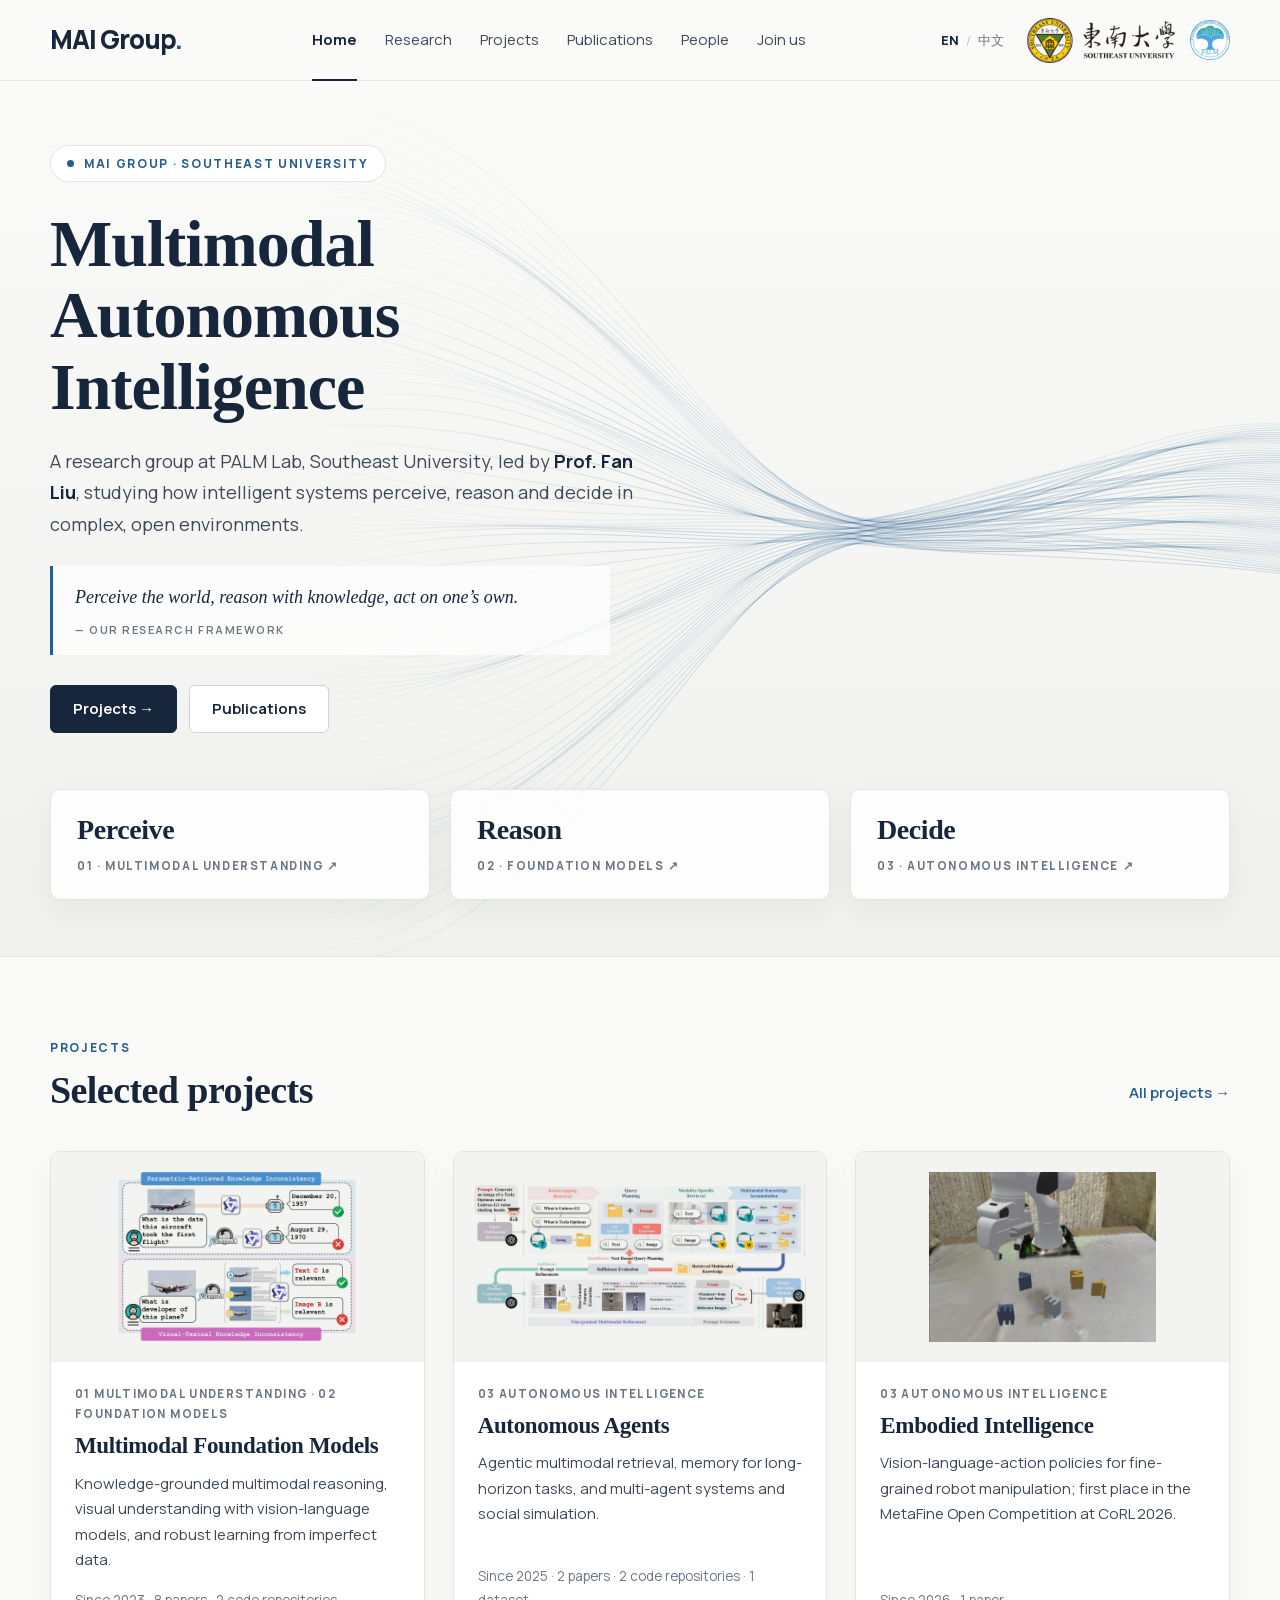
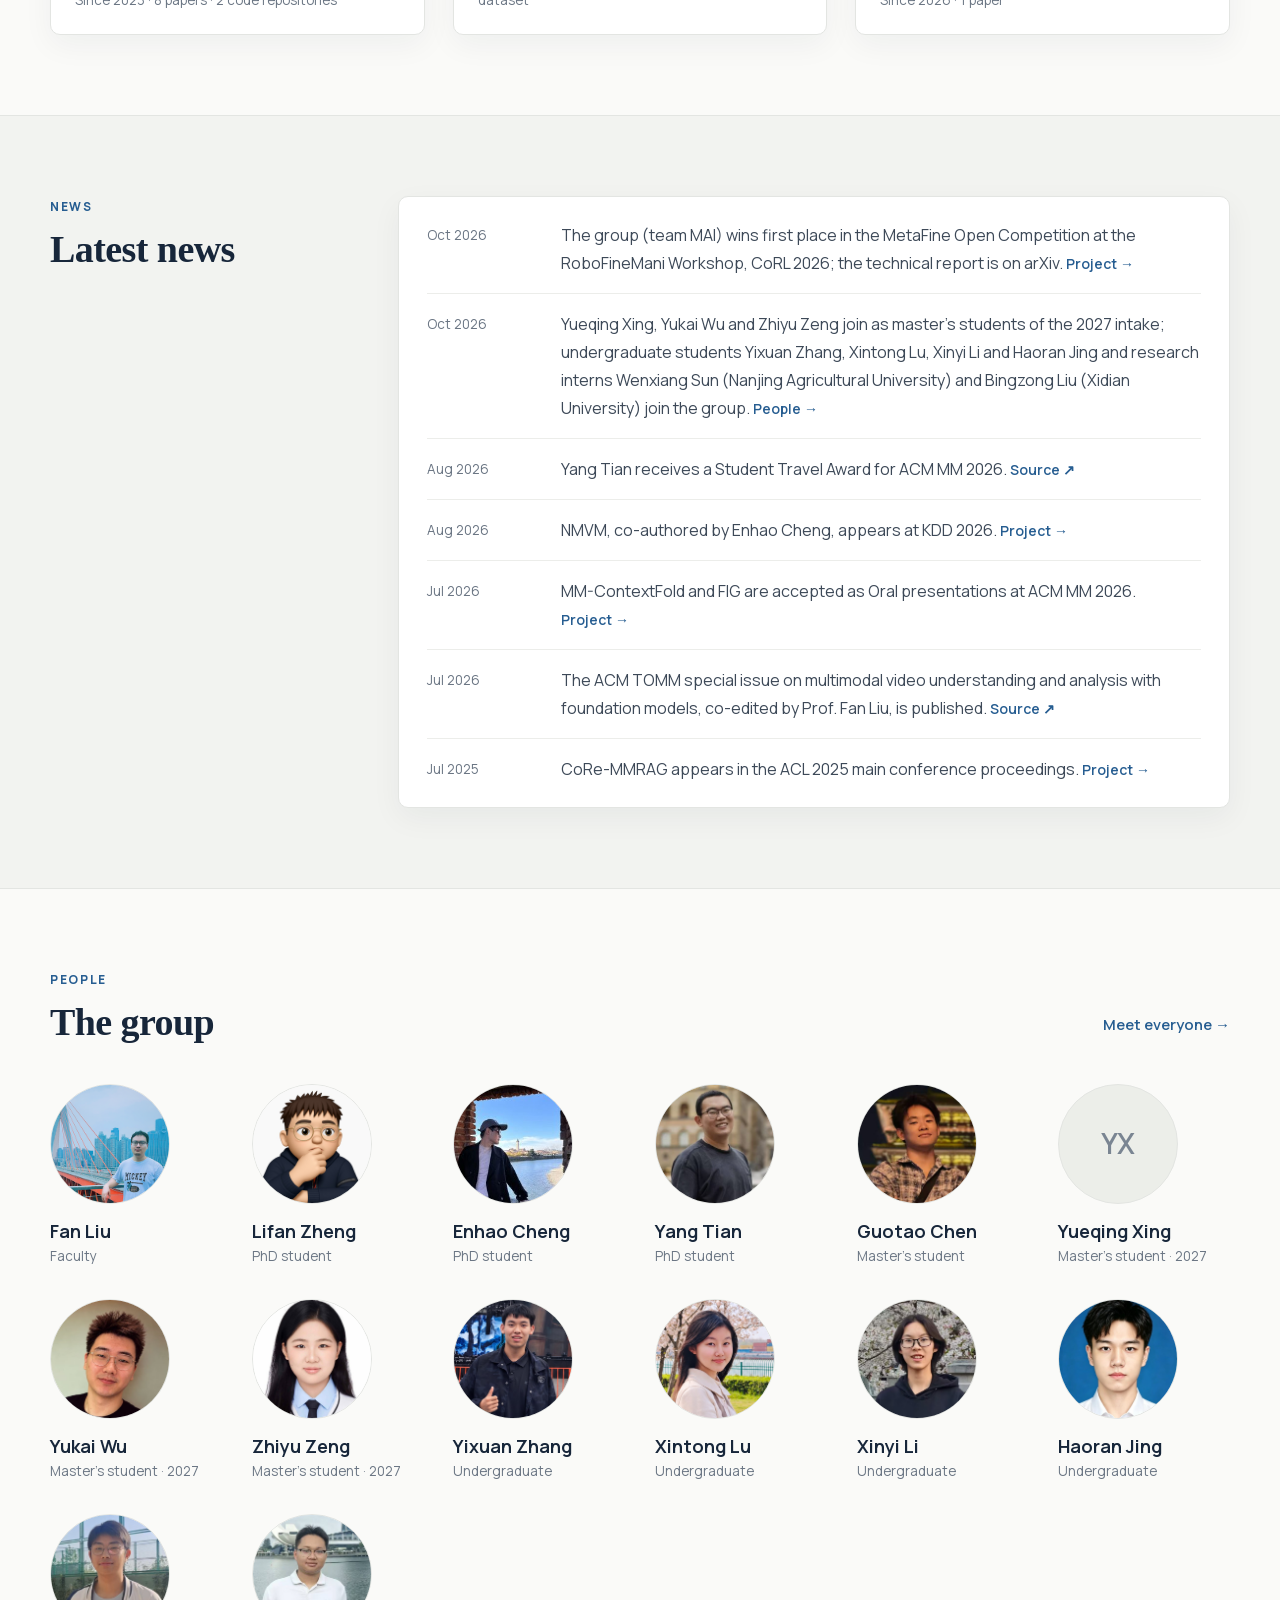
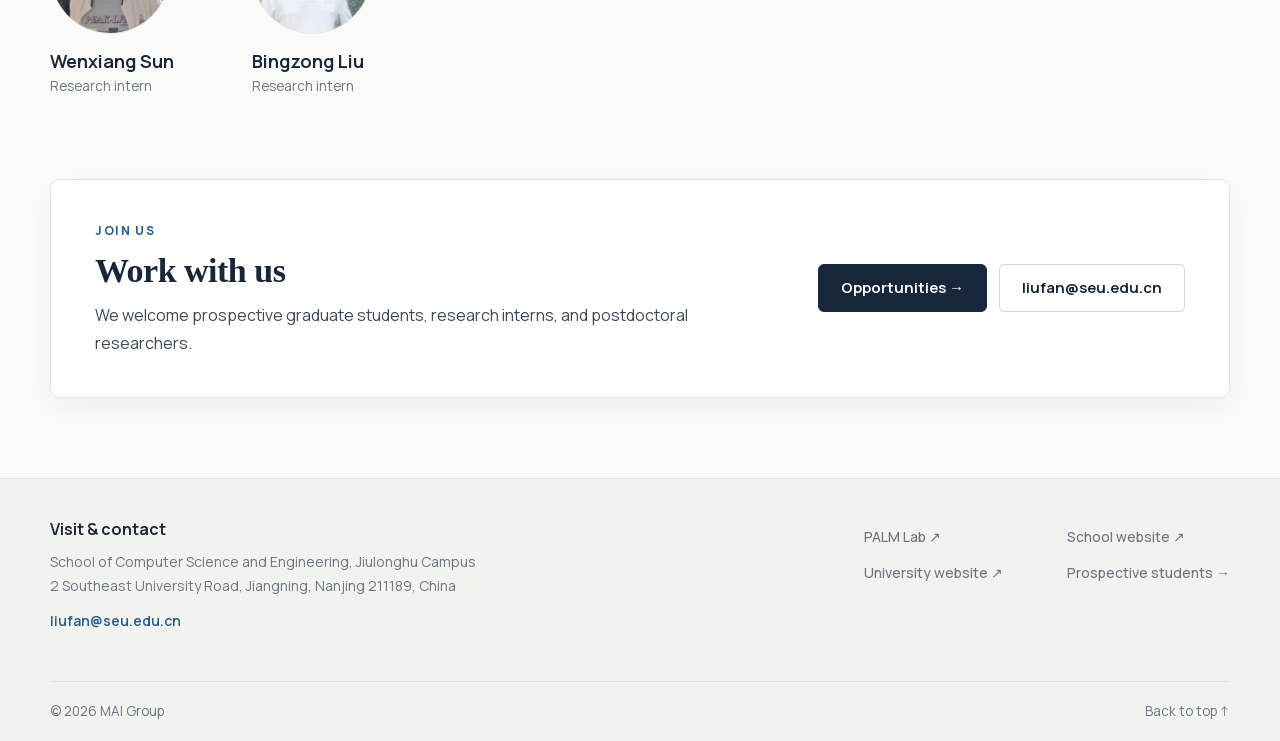
==== index.html @ 04400440 "Restructure site: research framework, projects, people and publications - Research page: a framework" ====
<!doctype html>
<html lang="en">
  <head>
    <meta charset="UTF-8" />
    <meta name="viewport" content="width=device-width, initial-scale=1" />
    <title>Multimodal Autonomous Intelligence · MAI Group</title>
    <meta name="description" content="Multimodal Autonomous Intelligence at PALM Lab, Southeast University. Research, projects, publications, people, and opportunities with Prof. Fan Liu." />
    <meta name="theme-color" content="#ffffff" />
    <meta property="og:title" content="Multimodal Autonomous Intelligence · MAI Group" />
    <meta property="og:description" content="Multimodal Autonomous Intelligence at Southeast University" />
    <link rel="icon" href="assets/favicon.svg" type="image/svg+xml" />
    <link rel="stylesheet" href="assets/fonts.css" />
    <link rel="stylesheet" href="style.css" />
    <script src="content.js" defer></script>
    <script src="app.js" defer></script>
  </head>
  <body data-page="index">
    <a data-en="Skip to content" data-zh="跳转到正文" href="#main" class="skip-link">Skip to content</a>
    <header class="site-header">
      <div class="container header-inner">
        <a href="index.html" class="brand" aria-label="MAI Group home">MAI Group<span class="brand-dot" aria-hidden="true">.</span></a>
        <nav class="main-nav" id="main-nav" aria-label="Main navigation">
          <a data-en="Home" data-zh="首页" href="index.html" class="active" aria-current="page">Home</a>
          <a data-en="Research" data-zh="研究方向" href="research.html">Research</a>
          <a data-en="Projects" data-zh="研究项目" href="projects.html">Projects</a>
          <a data-en="Publications" data-zh="论文" href="publications.html">Publications</a>
          <a data-en="People" data-zh="团队" href="people.html">People</a>
          <a data-en="Join us" data-zh="加入我们" href="join.html">Join us</a>
        </nav>
        <div class="header-tools">
          <button class="language-toggle" id="language-toggle" aria-label="Switch to Chinese"><span data-lang-label="en" class="active">EN</span><span aria-hidden="true">/</span><span data-lang-label="zh">中文</span></button>
          <div class="institution-logos">
            <a href="https://www.seu.edu.cn/" target="_blank" rel="noopener noreferrer" aria-label="Southeast University"><img src="assets/identity/seu.png" alt="Southeast University / 东南大学" class="seu-logo" fetchpriority="high" decoding="async" /></a>
            <a href="https://palm.seu.edu.cn/" target="_blank" rel="noopener noreferrer" aria-label="PALM Lab"><img src="assets/identity/palm.png" alt="PALM Lab" class="palm-logo" fetchpriority="high" decoding="async" /></a>
          </div>
          <button class="menu-toggle" id="menu-toggle" aria-expanded="false" aria-controls="main-nav" aria-label="Open navigation"><span></span><span></span></button>
        </div>
      </div>
    </header>
    <main id="main">
      <section class="hero">
        <div class="container hero-inner">
          <p data-en="MAI Group · Southeast University" data-zh="MAI 课题组 · 东南大学" class="pill">MAI Group · Southeast University</p>
          <h1 data-en="Multimodal Autonomous Intelligence" data-zh="多模态自主智能" class="display">Multimodal Autonomous Intelligence</h1>
          <p class="hero-lead"><span data-en="A research group at PALM Lab, Southeast University, led by" data-zh="东南大学 PALM 实验室课题组，由">A research group at PALM Lab, Southeast University, led by</span> <a data-en="Prof. Fan Liu" data-zh="刘帆教授" href="people.html#fan-liu">Prof. Fan Liu</a><span data-en=", studying how intelligent systems perceive, reason and decide in complex, open environments." data-zh="负责，研究智能系统如何在复杂开放环境中感知、推理与决策。">, studying how intelligent systems perceive, reason and decide in complex, open environments.</span></p>
          <blockquote class="hero-quote">
            <p data-en="Perceive the world, reason with knowledge, act on one’s own." data-zh="感知世界，依据知识推理，自主决策与行动。">Perceive the world, reason with knowledge, act on one’s own.</p>
            <span data-en="— Our research framework" data-zh="— 我们的研究框架">— Our research framework</span>
          </blockquote>
          <div class="hero-actions">
            <a data-en="Projects →" data-zh="研究项目 →" href="projects.html" class="button">Projects →</a>
            <a data-en="Publications" data-zh="论文" href="publications.html" class="button secondary">Publications</a>
          </div>
            <ul class="pillars">
              <li><a class="card" href="research.html#perception"><h3 data-en="Perceive" data-zh="感知理解" class="display">Perceive</h3><p data-en="01 · Multimodal understanding ↗" data-zh="01 · 多模态理解 ↗">01 · Multimodal understanding ↗</p></a></li>
              <li><a class="card" href="research.html#reasoning"><h3 data-en="Reason" data-zh="语义推理" class="display">Reason</h3><p data-en="02 · Foundation models ↗" data-zh="02 · 基础模型 ↗">02 · Foundation models ↗</p></a></li>
              <li><a class="card" href="research.html#decision"><h3 data-en="Decide" data-zh="自主决策" class="display">Decide</h3><p data-en="03 · Autonomous intelligence ↗" data-zh="03 · 自主智能 ↗">03 · Autonomous intelligence ↗</p></a></li>
            </ul>
        </div>
      </section>
      <section class="section" id="projects">
        <div class="container">
          <div class="section-head">
            <div>
              <p data-en="Projects" data-zh="研究项目" class="eyebrow">Projects</p>
              <h2 data-en="Selected projects" data-zh="代表项目" class="display">Selected projects</h2>
            </div>
            <a data-en="All projects →" data-zh="全部项目 →" href="projects.html" class="text-link">All projects →</a>
          </div>
          <div class="card-grid three" id="featured-projects" data-limit="3"></div>
        </div>
      </section>
      <section class="section alt" id="news">
        <div class="container news-grid">
          <div class="section-head">
            <div>
              <p data-en="News" data-zh="动态" class="eyebrow">News</p>
              <h2 data-en="Latest news" data-zh="最新动态" class="display">Latest news</h2>
            </div>
          </div>
          <div class="card news-list">
          <article>
            <time data-en="Oct 2026" data-zh="2026 年 10 月" datetime="2026-10">Oct 2026</time>
            <p><span data-en="The group (team MAI) wins first place in the MetaFine Open Competition at the RoboFineMani Workshop, CoRL 2026; the technical report is on arXiv." data-zh="团队（MAI）获 CoRL 2026 RoboFineMani Workshop MetaFine 公开赛第一名，技术报告已发布于 arXiv。">The group (team MAI) wins first place in the MetaFine Open Competition at the RoboFineMani Workshop, CoRL 2026; the technical report is on arXiv.</span> <a data-en="Project →" data-zh="所属项目 →" href="project.html?id=embodied-intelligence" class="inline-link">Project →</a></p>
          </article>
          <article>
            <time data-en="Oct 2026" data-zh="2026 年 10 月" datetime="2026-10">Oct 2026</time>
            <p><span data-en="Yueqing Xing, Yukai Wu and Zhiyu Zeng join as master's students of the 2027 intake; undergraduate students Yixuan Zhang, Xintong Lu, Xinyi Li and Haoran Jing and research interns Wenxiang Sun (Nanjing Agricultural University) and Bingzong Liu (Xidian University) join the group." data-zh="邢越卿、吴钰恺、曾沚玉作为 2027 级硕士生加入；本科生张奕轩、卢欣童、李欣怡、景浩然，科研实习生孙文翔（南京农业大学）、刘秉宗（西安电子科技大学）加入课题组。">Yueqing Xing, Yukai Wu and Zhiyu Zeng join as master's students of the 2027 intake; undergraduate students Yixuan Zhang, Xintong Lu, Xinyi Li and Haoran Jing and research interns Wenxiang Sun (Nanjing Agricultural University) and Bingzong Liu (Xidian University) join the group.</span> <a data-en="People →" data-zh="查看团队 →" href="people.html#masters" class="inline-link">People →</a></p>
          </article>
          <article>
            <time data-en="Aug 2026" data-zh="2026 年 8 月" datetime="2026-08">Aug 2026</time>
            <p><span data-en="Yang Tian receives a Student Travel Award for ACM MM 2026." data-zh="田阳获 ACM MM 2026 学生旅行资助。">Yang Tian receives a Student Travel Award for ACM MM 2026.</span> <a data-en="Source ↗" data-zh="来源 ↗" href="https://tyangjn.github.io/" class="inline-link" target="_blank" rel="noopener noreferrer">Source ↗</a></p>
          </article>
          <article>
            <time data-en="Aug 2026" data-zh="2026 年 8 月" datetime="2026-08">Aug 2026</time>
            <p><span data-en="NMVM, co-authored by Enhao Cheng, appears at KDD 2026." data-zh="程恩浩与合作者的 NMVM 发表于 KDD 2026。">NMVM, co-authored by Enhao Cheng, appears at KDD 2026.</span> <a data-en="Project →" data-zh="所属项目 →" href="project.html?id=multimodal-models" class="inline-link">Project →</a></p>
          </article>
          <article>
            <time data-en="Jul 2026" data-zh="2026 年 7 月" datetime="2026-07">Jul 2026</time>
            <p><span data-en="MM-ContextFold and FIG are accepted as Oral presentations at ACM MM 2026." data-zh="MM-ContextFold 与 FIG 被 ACM MM 2026 录用为 Oral。">MM-ContextFold and FIG are accepted as Oral presentations at ACM MM 2026.</span> <a data-en="Project →" data-zh="所属项目 →" href="project.html?id=autonomous-agents" class="inline-link">Project →</a></p>
          </article>
          <article>
            <time data-en="Jul 2026" data-zh="2026 年 7 月" datetime="2026-07">Jul 2026</time>
            <p><span data-en="The ACM TOMM special issue on multimodal video understanding and analysis with foundation models, co-edited by Prof. Fan Liu, is published." data-zh="刘帆教授参与客座编辑的 ACM TOMM 专刊（基础模型驱动的多模态视频理解与分析）出版。">The ACM TOMM special issue on multimodal video understanding and analysis with foundation models, co-edited by Prof. Fan Liu, is published.</span> <a data-en="Source ↗" data-zh="来源 ↗" href="https://doi.org/10.1145/3801571" class="inline-link" target="_blank" rel="noopener noreferrer">Source ↗</a></p>
          </article>
          <article>
            <time data-en="Jul 2025" data-zh="2025 年 7 月" datetime="2025-07">Jul 2025</time>
            <p><span data-en="CoRe-MMRAG appears in the ACL 2025 main conference proceedings." data-zh="CoRe-MMRAG 发表于 ACL 2025 主会。">CoRe-MMRAG appears in the ACL 2025 main conference proceedings.</span> <a data-en="Project →" data-zh="所属项目 →" href="project.html?id=multimodal-models" class="inline-link">Project →</a></p>
          </article>
          </div>
        </div>
      </section>
      <section class="section" id="people">
        <div class="container">
          <div class="section-head">
            <div>
              <p data-en="People" data-zh="团队" class="eyebrow">People</p>
              <h2 data-en="The group" data-zh="团队成员" class="display">The group</h2>
            </div>
            <a data-en="Meet everyone →" data-zh="查看团队 →" href="people.html" class="text-link">Meet everyone →</a>
          </div>
          <div class="people-preview">
          <a href="people.html#fan-liu" class="person-preview">
            <img src="assets/fan-liu-official.png" alt="Fan Liu" loading="lazy" decoding="async" />
            <h3 data-en="Fan Liu" data-zh="刘帆">Fan Liu</h3>
            <p data-en="Faculty" data-zh="教师">Faculty</p>
          </a>
          <a href="people.html#lifan-zheng" class="person-preview">
            <img src="assets/people/lifan-zheng.jpg" alt="Lifan Zheng" loading="lazy" decoding="async" />
            <h3 data-en="Lifan Zheng" data-zh="郑力凡">Lifan Zheng</h3>
            <p data-en="PhD student" data-zh="博士生">PhD student</p>
          </a>
          <a href="people.html#enhao-cheng" class="person-preview">
            <img src="assets/people/enhao-cheng.jpg" alt="Enhao Cheng" loading="lazy" decoding="async" />
            <h3 data-en="Enhao Cheng" data-zh="程恩浩">Enhao Cheng</h3>
            <p data-en="PhD student" data-zh="博士生">PhD student</p>
          </a>
          <a href="people.html#yang-tian" class="person-preview">
            <img src="assets/people/yang-tian.jpg" alt="Yang Tian" loading="lazy" decoding="async" />
            <h3 data-en="Yang Tian" data-zh="田阳">Yang Tian</h3>
            <p data-en="PhD student" data-zh="博士生">PhD student</p>
          </a>
          <a href="people.html#guotao-chen" class="person-preview">
            <img src="assets/people/guotao-chen.jpg" alt="Guotao Chen" loading="lazy" decoding="async" />
            <h3 data-en="Guotao Chen" data-zh="陈国涛">Guotao Chen</h3>
            <p data-en="Master's student" data-zh="硕士生">Master's student</p>
          </a>
          <a href="people.html#yueqing-xing" class="person-preview">
            <span class="mini-placeholder" aria-hidden="true">YX</span>
            <h3 data-en="Yueqing Xing" data-zh="邢越卿">Yueqing Xing</h3>
            <p data-en="Master's student · 2027" data-zh="2027 级硕士生">Master's student · 2027</p>
          </a>
          <a href="people.html#yukai-wu" class="person-preview">
            <img src="assets/people/yukai-wu.jpg" alt="Yukai Wu" loading="lazy" decoding="async" />
            <h3 data-en="Yukai Wu" data-zh="吴钰恺">Yukai Wu</h3>
            <p data-en="Master's student · 2027" data-zh="2027 级硕士生">Master's student · 2027</p>
          </a>
          <a href="people.html#zhiyu-zeng" class="person-preview">
            <img src="assets/people/zhiyu-zeng.jpg" alt="Zhiyu Zeng" loading="lazy" decoding="async" />
            <h3 data-en="Zhiyu Zeng" data-zh="曾沚玉">Zhiyu Zeng</h3>
            <p data-en="Master's student · 2027" data-zh="2027 级硕士生">Master's student · 2027</p>
          </a>
          <a href="people.html#yixuan-zhang" class="person-preview">
            <img src="assets/people/yixuan-zhang.jpg" alt="Yixuan Zhang" loading="lazy" decoding="async" />
            <h3 data-en="Yixuan Zhang" data-zh="张奕轩">Yixuan Zhang</h3>
            <p data-en="Undergraduate" data-zh="本科生">Undergraduate</p>
          </a>
          <a href="people.html#xintong-lu" class="person-preview">
            <img src="assets/people/xintong-lu.jpg" alt="Xintong Lu" loading="lazy" decoding="async" />
            <h3 data-en="Xintong Lu" data-zh="卢欣童">Xintong Lu</h3>
            <p data-en="Undergraduate" data-zh="本科生">Undergraduate</p>
          </a>
          <a href="people.html#xinyi-li" class="person-preview">
            <img src="assets/people/xinyi-li.jpg" alt="Xinyi Li" loading="lazy" decoding="async" />
            <h3 data-en="Xinyi Li" data-zh="李欣怡">Xinyi Li</h3>
            <p data-en="Undergraduate" data-zh="本科生">Undergraduate</p>
          </a>
          <a href="people.html#haoran-jing" class="person-preview">
            <img src="assets/people/haoran-jing.jpg" alt="Haoran Jing" loading="lazy" decoding="async" />
            <h3 data-en="Haoran Jing" data-zh="景浩然">Haoran Jing</h3>
            <p data-en="Undergraduate" data-zh="本科生">Undergraduate</p>
          </a>
          <a href="people.html#wenxiang-sun" class="person-preview">
            <img src="assets/people/wenxiang-sun.jpg" alt="Wenxiang Sun" loading="lazy" decoding="async" />
            <h3 data-en="Wenxiang Sun" data-zh="孙文翔">Wenxiang Sun</h3>
            <p data-en="Research intern" data-zh="科研实习生">Research intern</p>
          </a>
          <a href="people.html#bingzong-liu" class="person-preview">
            <img src="assets/people/bingzong-liu.jpg" alt="Bingzong Liu" loading="lazy" decoding="async" />
            <h3 data-en="Bingzong Liu" data-zh="刘秉宗">Bingzong Liu</h3>
            <p data-en="Research intern" data-zh="科研实习生">Research intern</p>
          </a>
          </div>
        </div>
      </section>
      <section class="section cta-section">
        <div class="container">
          <div class="card join-cta">
            <div>
              <p data-en="Join us" data-zh="加入我们" class="eyebrow">Join us</p>
              <h2 data-en="Work with us" data-zh="与我们一起研究" class="display">Work with us</h2>
              <p data-en="We welcome prospective graduate students, research interns, and postdoctoral researchers." data-zh="欢迎有兴趣的硕士生、博士生、科研实习生和博士后与我们交流。" class="lead">We welcome prospective graduate students, research interns, and postdoctoral researchers.</p>
            </div>
            <div class="hero-actions">
              <a data-en="Opportunities →" data-zh="申请信息 →" href="join.html" class="button">Opportunities →</a>
              <a href="mailto:liufan@seu.edu.cn" class="button secondary">liufan@seu.edu.cn</a>
            </div>
          </div>
        </div>
      </section>
    </main>
    <footer class="site-footer">
      <div class="container footer-grid">
        <div>
          <h2 data-en="Visit &amp; contact" data-zh="访问与联系">Visit &amp; contact</h2>
          <p data-en="School of Computer Science and Engineering, Jiulonghu Campus" data-zh="东南大学九龙湖校区计算机科学与工程学院">School of Computer Science and Engineering, Jiulonghu Campus</p>
          <p data-en="2 Southeast University Road, Jiangning, Nanjing 211189, China" data-zh="南京市江宁区东南大学路 2 号 · 邮编 211189">2 Southeast University Road, Jiangning, Nanjing 211189, China</p>
          <a class="email-link" href="mailto:liufan@seu.edu.cn">liufan@seu.edu.cn</a>
        </div>
        <div class="footer-links">
          <a data-en="PALM Lab ↗" data-zh="PALM 实验室 ↗" href="https://palm.seu.edu.cn/" class="text-link" target="_blank" rel="noopener noreferrer">PALM Lab ↗</a>
          <a data-en="School website ↗" data-zh="学院官网 ↗" href="https://cs.seu.edu.cn/" class="text-link" target="_blank" rel="noopener noreferrer">School website ↗</a>
          <a data-en="University website ↗" data-zh="学校官网 ↗" href="https://www.seu.edu.cn/" class="text-link" target="_blank" rel="noopener noreferrer">University website ↗</a>
          <a data-en="Prospective students →" data-zh="申请与交流 →" href="join.html" class="text-link">Prospective students →</a>
        </div>
      </div>
      <div class="container footer-bottom">
        <p>© <span id="current-year">2026</span> MAI Group</p>
        <a data-en="Back to top ↑" data-zh="返回顶部 ↑" href="#">Back to top ↑</a>
      </div>
    </footer>
    <div class="toast" id="toast" role="status" aria-live="polite"></div>
    <dialog id="citation-dialog" aria-labelledby="citation-heading">
      <div class="dialog-heading">
        <h2 data-en="Citation" data-zh="引用信息" id="citation-heading">Citation</h2>
        <button id="close-dialog" aria-label="Close">×</button>
      </div>
      <p id="citation-text"></p>
      <div class="dialog-actions"><button data-en="Copy citation" data-zh="复制引用" id="copy-citation" class="button">Copy citation</button></div>
    </dialog>
  </body>
</html>
---- assets/fonts.css ----
@font-face {
  font-family: 'Manrope';
  font-style: normal;
  font-weight: 400 800;
  font-display: swap;
  src: url(./manrope-normal.woff2) format('woff2');
  unicode-range: U+0000-00FF, U+0131, U+0152-0153, U+02BB-02BC, U+02C6, U+02DA, U+02DC, U+0304, U+0308, U+0329, U+2000-206F, U+20AC, U+2122, U+2191, U+2193, U+2212, U+2215, U+FEFF, U+FFFD;
}
---- style.css ----
@charset "UTF-8";
/* Warm white pages, serif display headings, white cards, one accent colour. */
:root {
  --page: #fafaf8;
  --subtle: #f2f3f0;
  --surface: #fff;
  --ink: #17263a;
  --body: #3d4958;
  --muted: #6b7684;
  --accent: #265d91;
  --accent-dark: #1c4b78;
  --accent-soft: #eaf1f8;
  --line: #e3e5e2;
  --line-soft: #ecedea;
  --line-strong: #cfd4d9;
  --frame: #f3f4f1;
  --radius: 10px;
  --shadow: 0 10px 30px rgba(23, 38, 58, 0.05);
  --font: "Manrope", -apple-system, BlinkMacSystemFont, "Segoe UI", "PingFang SC", "Microsoft YaHei", sans-serif;
  --display: Georgia, "Times New Roman", serif;
}
/* Chinese headings use the sans family: system serif fallbacks for Chinese are uneven across platforms. */
html:lang(zh) { --display: var(--font); }

/* ---------- Base ---------- */
* { box-sizing: border-box; }
html { scroll-padding-top: 96px; }
body { margin: 0; background: var(--page); color: var(--ink); font: 400 16px/1.75 var(--font); -webkit-font-smoothing: antialiased; }
button, input, select { font: inherit; }
button { cursor: pointer; color: inherit; border: 0; background: transparent; }
a { color: var(--accent); text-decoration: none; text-underline-offset: 4px; }
a:hover { text-decoration: underline; }
a, button, input, select { -webkit-tap-highlight-color: transparent; }
a:focus-visible, button:focus-visible, input:focus-visible, select:focus-visible { outline: 2px solid var(--accent); outline-offset: 4px; }
::selection { background: #dce9f6; color: var(--ink); }
p, h1, h2, h3, h4, figure, dl, dd, blockquote { margin: 0; }
h1, h2, h3, h4 { font-weight: 650; line-height: 1.3; }
img { display: block; max-width: 100%; }
svg { display: block; }
[hidden] { display: none !important; }
.container { width: calc(100% - 96px); max-width: 1180px; margin-inline: auto; }
.sr-only { position: absolute; width: 1px; height: 1px; padding: 0; margin: -1px; overflow: hidden; clip: rect(0, 0, 0, 0); white-space: nowrap; border: 0; }
.skip-link { position: fixed; top: -70px; left: 16px; background: var(--ink); color: #fff; padding: 12px 20px; z-index: 100; }
.skip-link:focus { top: 12px; }
.anchor-alias { position: absolute; }

/* ---------- Shared pieces ---------- */
.display { font-family: var(--display); font-weight: 700; letter-spacing: -0.015em; }
html:lang(zh) .display { letter-spacing: 0; }
.eyebrow { font-size: 12px; font-weight: 750; letter-spacing: 0.14em; text-transform: uppercase; color: var(--accent); }
.text-link { display: inline-flex; align-items: center; min-height: 44px; font-weight: 600; font-size: 15px; }
.inline-link { font-weight: 600; }
.button { display: inline-flex; align-items: center; justify-content: center; min-height: 48px; padding: 0 22px; background: var(--ink); color: #fff; border: 1px solid var(--ink); border-radius: 6px; font-weight: 650; font-size: 15px; }
.button:hover { background: #22364f; text-decoration: none; }
.button.secondary { background: var(--surface); color: var(--ink); border-color: var(--line-strong); }
.button.secondary:hover { background: #f6f7f5; }
.card { background: var(--surface); border: 1px solid var(--line); border-radius: var(--radius); box-shadow: var(--shadow); }
.resource-links { display: flex; align-items: center; flex-wrap: wrap; gap: 4px 20px; }
.resource-links a, .resource-links button { font-size: 14px; min-height: 40px; display: inline-flex; align-items: center; font-weight: 600; padding: 0; color: var(--accent); }
.venue { font-weight: 650; color: var(--accent); }
.oral { font-weight: 650; color: #8a5a2b; border-left: 1px solid #ddcdbb; padding-left: 10px; }
.plain-list { list-style: none; margin: 0; padding: 0; }
.plain-list li { padding: 12px 0; }
.plain-list li + li { border-top: 1px solid var(--line-soft); }
.plain-list a { font-weight: 650; }
.plain-list span { display: block; font-size: 14px; color: var(--muted); margin-top: 2px; line-height: 1.65; }
.minor-heading { font-size: 12px; font-weight: 750; letter-spacing: 0.14em; text-transform: uppercase; color: var(--muted); margin: 28px 0 2px; }
.card-tags { font-size: 11.5px; font-weight: 750; letter-spacing: 0.12em; text-transform: uppercase; color: var(--muted); }

/* ---------- Header ---------- */
.site-header { position: sticky; top: 0; z-index: 40; background: rgba(250, 250, 248, 0.94); -webkit-backdrop-filter: blur(10px); backdrop-filter: blur(10px); border-bottom: 1px solid var(--line); }
.header-inner { position: relative; display: flex; align-items: center; gap: 32px; height: 80px; }
.brand { color: var(--ink); font-size: 26px; letter-spacing: -0.04em; font-weight: 800; white-space: nowrap; }
.brand:hover { text-decoration: none; color: var(--accent); }
.brand-dot { color: var(--accent); }
.main-nav { display: flex; align-items: center; gap: 28px; flex: 1; justify-content: center; height: 100%; }
.main-nav a { position: relative; display: flex; align-items: center; height: 100%; color: var(--body); font-size: 15px; }
.main-nav a:hover { color: var(--ink); text-decoration: none; }
.main-nav a.active { color: var(--ink); font-weight: 700; }
.main-nav a.active::after { content: ""; position: absolute; left: 0; right: 0; bottom: -1px; height: 2px; background: var(--ink); }
.header-tools { display: flex; align-items: center; gap: 18px; }
.language-toggle { display: flex; align-items: center; gap: 7px; white-space: nowrap; font-size: 13px; min-height: 40px; padding: 0 4px; color: var(--muted); }
.language-toggle .active { font-weight: 750; color: var(--ink); }
.language-toggle > span:nth-child(2) { color: #b9bec5; }
.institution-logos { display: flex; align-items: center; gap: 14px; }
.seu-logo { width: 150px; height: auto; }
.palm-logo { width: 40px; height: 40px; object-fit: contain; }
.menu-toggle { display: none; width: 44px; height: 44px; align-items: center; justify-content: center; flex-direction: column; gap: 6px; }
.menu-toggle span { display: block; width: 22px; height: 2px; background: var(--ink); }
.menu-toggle[aria-expanded="true"] span:first-child { transform: translateY(4px) rotate(45deg); }
.menu-toggle[aria-expanded="true"] span:last-child { transform: translateY(-4px) rotate(-45deg); }

/* ---------- Home hero ---------- */
.hero { position: relative; overflow: hidden; background: linear-gradient(180deg, #fafaf8 0%, #f0f1ee 100%); border-bottom: 1px solid var(--line); }
.hero::before { content: ""; position: absolute; top: 0; right: -20px; width: 1000px; height: 900px; background: url(assets/flow-lines.svg) no-repeat 0 0 / 1000px 900px; -webkit-mask-image: linear-gradient(90deg, transparent 0%, #000 35%); mask-image: linear-gradient(90deg, transparent 0%, #000 35%); pointer-events: none; }
.hero-inner { position: relative; padding: 64px 0 56px; }
.pill { display: inline-flex; align-items: center; gap: 10px; background: var(--surface); border: 1px solid var(--line); border-radius: 999px; padding: 7px 16px; font-size: 12px; font-weight: 750; letter-spacing: 0.14em; text-transform: uppercase; color: var(--accent); }
.pill::before { content: ""; width: 7px; height: 7px; border-radius: 50%; background: currentColor; }
.hero h1 { font-size: 66px; line-height: 1.08; max-width: 640px; margin-top: 26px; }
.hero-lead { font-size: 18px; line-height: 1.75; color: var(--body); max-width: 600px; margin-top: 24px; }
.hero-lead a { color: var(--ink); font-weight: 700; }
.hero-quote { margin-top: 26px; max-width: 560px; border-left: 3px solid var(--accent); background: rgba(255, 255, 255, 0.75); padding: 16px 22px; }
.hero-quote p { font-family: var(--display); font-style: italic; font-size: 18px; color: var(--ink); }
html:lang(zh) .hero-quote p { font-style: normal; font-weight: 600; }
.hero-quote span { display: block; font-size: 11px; font-weight: 650; letter-spacing: 0.14em; text-transform: uppercase; color: var(--muted); margin-top: 6px; }
.hero-actions { display: flex; flex-wrap: wrap; gap: 12px; margin-top: 30px; }
.pillars { list-style: none; margin: 56px 0 0; padding: 0; display: grid; grid-template-columns: repeat(3, minmax(0, 1fr)); gap: 20px; }
.pillars a { display: block; height: 100%; padding: 22px 26px; color: var(--ink); background: rgba(255, 255, 255, 0.86); }
.pillars a:hover { text-decoration: none; border-color: var(--line-strong); }
.pillars h3 { font-size: 28px; }
.pillars p { font-size: 11.5px; font-weight: 750; letter-spacing: 0.14em; text-transform: uppercase; color: var(--muted); margin-top: 8px; }

/* ---------- Inner page heading ---------- */
.page-hero { background: linear-gradient(180deg, #fafaf8 0%, #f2f3f0 100%); border-bottom: 1px solid var(--line); }
.page-hero-inner { padding: 56px 0 48px; }
.page-hero-inner > * { max-width: 800px; }
.page-hero h1 { font-size: 52px; line-height: 1.1; margin-top: 14px; }
.page-hero p.lead { font-size: 18px; color: var(--body); margin-top: 18px; }

/* ---------- Sections ---------- */
.section { padding: 80px 0; }
.section.alt { background: var(--subtle); border-block: 1px solid var(--line); }
.section.cta-section { padding-top: 0; }
.section-head { display: flex; flex-wrap: wrap; justify-content: space-between; align-items: flex-end; gap: 12px 24px; margin-bottom: 36px; }
.section-head h2 { font-size: 38px; margin-top: 8px; }
.section-head p.lead { color: var(--body); margin-top: 10px; max-width: 640px; }
.section-head .text-link { white-space: nowrap; }

/* ---------- Image frame ---------- */
/* Paper figures share one tinted 16:9 ground; multiply lets white figure backgrounds take the tint. */
.frame { display: flex; align-items: center; justify-content: center; aspect-ratio: 16 / 9; padding: 20px; background: var(--frame); overflow: hidden; }
.frame img { width: 100%; height: 100%; object-fit: contain; mix-blend-mode: multiply; }
.frame.is-natural { aspect-ratio: auto; padding: 32px; border-radius: var(--radius); }
.frame.is-natural img { height: auto; max-height: 560px; }
a.frame:hover { text-decoration: none; }

/* ---------- Projects ---------- */
.card-grid { display: grid; gap: 28px; }
.card-grid.three { grid-template-columns: repeat(3, minmax(0, 1fr)); }
.card-grid.two { grid-template-columns: repeat(2, minmax(0, 1fr)); gap: 32px; }
/* Projects page: frontier topics that are not yet projects. */
.direction-grid { list-style: none; margin: 0; padding: 0; display: grid; grid-template-columns: repeat(3, minmax(0, 1fr)); gap: 20px; }
.direction-grid li { padding: 22px 24px; }
.direction-grid h3 { font-size: 18px; }
.direction-grid p { font-size: 14.5px; line-height: 1.7; color: var(--body); margin-top: 6px; }
.directions-cta { margin-top: 28px; }
.project-card { display: flex; flex-direction: column; overflow: hidden; }
.project-card-body { display: flex; flex-direction: column; flex: 1; padding: 22px 24px 22px; }
.project-card h3 { font-size: 23px; line-height: 1.25; margin-top: 8px; }
.project-card h3 a { color: var(--ink); }
.project-card h3 a:hover { color: var(--accent); text-decoration: none; }
.card-text { color: var(--body); font-size: 15px; line-height: 1.7; margin-top: 10px; }
.card-meta { font-size: 13.5px; color: var(--muted); margin-top: auto; padding-top: 16px; }
.card-people { font-size: 13.5px; margin-top: 2px; }
.card-themes { font-size: 13.5px; color: var(--accent); margin-top: 10px; line-height: 1.6; }
.card-people a { font-weight: 600; }
.funding-note { display: grid; grid-template-columns: 300px minmax(0, 1fr); gap: 48px; align-items: start; }
.funding-note h2 { font-size: 30px; margin-top: 8px; }
.funding-note p { color: var(--body); max-width: 680px; }
.project-detail { padding: 40px 0 72px; max-width: 980px; }
.breadcrumb { font-size: 14px; font-weight: 600; }
.project-detail .card-tags { margin-top: 28px; }
.project-detail h1 { font-size: 46px; line-height: 1.12; margin-top: 10px; }
.project-lead { font-size: 19px; line-height: 1.65; color: var(--body); margin-top: 16px; max-width: 820px; }
.project-facts { font-size: 14px; color: var(--muted); margin-top: 10px; }
.project-figure { margin: 36px 0 44px; }
.project-figure figcaption { font-size: 13.5px; color: var(--muted); margin-top: 12px; }
.project-block { display: grid; grid-template-columns: 200px minmax(0, 1fr); gap: 40px; border-top: 1px solid var(--line); padding: 30px 0; }
.project-block h2 { font-size: 22px; }
.project-block p { color: var(--body); }
.project-block p + p { margin-top: 12px; }
.project-block .pub:first-child, .project-block .plain-list li:first-child { padding-top: 0; }
/* Directions inside a project, each with its own short paper list. */
.project-theme + .project-theme { margin-top: 30px; }
.project-theme h3 { font-size: 17px; color: var(--ink); }
.project-theme > p { margin-top: 4px; }
.project-theme .pub-list { margin-top: 12px; }
.project-theme .theme-ongoing { margin-top: 8px; font-size: 14px; color: var(--muted); }
.project-not-found { padding: 72px 0; }
.project-not-found h1 { font-size: 36px; }
.project-not-found p { margin: 15px 0 25px; color: var(--body); }

/* ---------- Home: news, group, join ---------- */
.news-grid { display: grid; grid-template-columns: 300px minmax(0, 1fr); gap: 48px; align-items: start; }
.news-grid .section-head { margin: 0; }
.news-list { padding: 8px 28px; }
.news-list article { display: grid; grid-template-columns: 110px minmax(0, 1fr); gap: 24px; padding: 16px 0; }
.news-list article + article { border-top: 1px solid var(--line-soft); }
.news-list time { color: var(--muted); font-size: 13.5px; line-height: 28px; }
.news-list p { color: var(--body); }
.news-list .inline-link { white-space: nowrap; font-size: 14px; }
.people-preview { display: grid; grid-template-columns: repeat(6, minmax(0, 1fr)); gap: 30px; }
.person-preview { color: var(--ink); }
.person-preview > img, .mini-placeholder { width: 120px; height: 120px; border-radius: 50%; object-fit: cover; object-position: 50% 32%; margin-bottom: 16px; border: 1px solid var(--line); }
.person-preview:first-child img { object-position: 50% 18%; }
.person-preview h3 { font-size: 18px; }
.person-preview p { font-size: 13.5px; color: var(--muted); margin-top: 2px; }
.person-preview:hover { text-decoration: none; }
.person-preview:hover h3 { color: var(--accent); }
.mini-placeholder { background: #eceee9; display: flex; justify-content: center; align-items: center; font-weight: 600; font-size: 28px; color: #7a8592; }
.join-cta { display: flex; justify-content: space-between; align-items: center; gap: 32px; padding: 40px 44px; }
.join-cta h2 { font-size: 34px; margin-top: 8px; }
.join-cta p.lead { color: var(--body); margin-top: 8px; max-width: 620px; }
.join-cta .hero-actions { margin-top: 0; flex-shrink: 0; }

/* ---------- Research ---------- */
.steps { list-style: none; margin: 0; padding: 0; display: grid; grid-template-columns: repeat(3, minmax(0, 1fr)); gap: 44px; }
.steps li { position: relative; }
.steps li + li::before { content: "→"; position: absolute; left: -31px; top: 50%; transform: translateY(-50%); color: var(--muted); font-size: 18px; }
.steps a { display: flex; flex-direction: column; height: 100%; padding: 26px 28px; color: var(--ink); }
.steps a:hover { text-decoration: none; border-color: var(--line-strong); }
.steps .eyebrow { color: var(--muted); }
.steps h3 { font-size: 28px; margin-top: 10px; }
.steps a:hover h3 { color: var(--accent); }
.steps p { color: var(--body); font-size: 15px; margin-top: 10px; }
.framework-meta { display: grid; grid-template-columns: auto minmax(0, 1fr) minmax(0, 1fr); gap: 16px 48px; align-items: start; margin-top: 32px; padding-top: 24px; border-top: 1px solid var(--line); }
.framework-meta .loop { font-size: 14px; color: var(--muted); }
.framework-meta .loop span[aria-hidden] { color: var(--accent); margin-right: 4px; }
.framework-meta dt { font-size: 11.5px; font-weight: 750; letter-spacing: 0.12em; text-transform: uppercase; color: var(--muted); }
.framework-meta dd { color: var(--body); margin-top: 2px; }
.framework-note { margin-top: 36px; max-width: 820px; border-left: 3px solid var(--accent); padding: 4px 0 4px 22px; font-size: 17px; line-height: 1.8; color: var(--body); }
.timeline { list-style: none; margin: 0; padding: 0; display: grid; grid-template-columns: repeat(4, minmax(0, 1fr)); gap: 24px; }
.timeline li { padding: 24px 26px; }
.timeline .eyebrow { display: block; }
.timeline strong { display: block; font-family: var(--display); font-size: 22px; line-height: 1.3; margin-top: 10px; }
.timeline p { font-size: 15px; line-height: 1.7; color: var(--body); margin-top: 8px; }
.timeline .timeline-works { font-size: 13px; color: var(--muted); margin-top: 12px; }
.area { position: relative; display: grid; grid-template-columns: minmax(0, 1fr) minmax(0, 0.9fr); gap: 64px; align-items: start; padding: 72px 0; }
.area + .area { border-top: 1px solid var(--line); }
.area h2 { font-size: 38px; margin-top: 10px; }
.area-text > p { color: var(--body); }
.area-text > .area-question { font-size: 19px; line-height: 1.6; color: var(--ink); margin: 14px 0 18px; }
.area-text > .area-focus { font-size: 14px; color: var(--muted); margin-top: 14px; }
.area-text .text-link { margin-top: 10px; }
.area-figure { overflow: hidden; }
.area-figure figcaption { font-size: 13px; color: var(--muted); padding: 12px 18px; border-top: 1px solid var(--line); }

/* ---------- Publications ---------- */
.pub-toolbar { display: flex; flex-wrap: wrap; align-items: center; gap: 14px 20px; padding: 36px 0 20px; }
.view-switch { display: inline-flex; border: 1px solid var(--line-strong); border-radius: 6px; overflow: hidden; background: var(--surface); }
.view-switch button { min-height: 46px; padding: 0 20px; color: var(--body); font-weight: 600; }
.view-switch button + button { border-left: 1px solid var(--line-strong); }
.view-switch button:hover { background: #f6f7f5; }
.view-switch button.active { background: var(--ink); color: #fff; }
.search-label { display: flex; align-items: center; gap: 10px; flex: 1; max-width: 460px; border: 1px solid var(--line-strong); border-radius: 6px; padding: 0 14px; background: var(--surface); }
.search-label svg { width: 19px; height: 19px; fill: none; stroke: var(--muted); stroke-width: 1.7; flex-shrink: 0; }
.search-label input { min-width: 0; width: 100%; height: 46px; background: none; border: none; color: var(--ink); outline: none; font-size: 15px; }
.search-label:focus-within { outline: 2px solid var(--accent); outline-offset: 2px; }
.search-label input:focus-visible { outline: none; }
.search-label input::placeholder { color: var(--muted); }
.result-count { margin-left: auto; font-size: 14px; color: var(--muted); }
.pub-index { display: flex; flex-wrap: wrap; gap: 0 28px; padding: 8px 0; border-block: 1px solid var(--line); font-size: 14px; }
.pub-index a { display: inline-flex; align-items: center; min-height: 40px; color: var(--body); font-weight: 600; }
.pub-index a span { color: var(--muted); font-size: 12.5px; font-weight: 500; margin-left: 6px; }
.pub-index a:hover { color: var(--accent); text-decoration: none; }
.pub-section { padding: 48px 0 20px; }
.pub-section + .pub-section { border-top: 1px solid var(--line); }
.pub-section-head { max-width: 820px; margin-bottom: 8px; }
.step-label { font-size: 12px; font-weight: 750; letter-spacing: 0.14em; text-transform: uppercase; color: var(--accent); }
.pub-section-head h2 { font-family: var(--display); font-size: 34px; letter-spacing: -0.015em; margin-top: 8px; }
html:lang(zh) .pub-section-head h2 { letter-spacing: 0; }
.pub-section-intro { color: var(--body); margin-top: 10px; font-size: 15px; }
.pub-section-intro .inline-link { white-space: nowrap; font-size: 14px; }
.pub-group { font-size: 12px; font-weight: 750; letter-spacing: 0.12em; text-transform: uppercase; color: var(--muted); margin: 30px 0 0; padding-bottom: 10px; border-bottom: 1px solid var(--line); }
.pub-list { list-style: none; margin: 0; padding: 0; }
.pub { padding: 16px 0; }
.pub + .pub { border-top: 1px solid var(--line-soft); }
.pub-title { font-size: 16.5px; font-weight: 650; line-height: 1.55; }
.pub-title a { color: var(--ink); }
.pub-title a:hover { color: var(--accent); }
.pub-authors { font-size: 14px; color: var(--muted); margin-top: 4px; line-height: 1.7; }
.pub-authors a { color: var(--ink); font-weight: 700; }
.pub-summary { font-size: 15px; color: var(--body); margin-top: 4px; line-height: 1.7; }
.pub-meta { display: flex; flex-wrap: wrap; align-items: center; gap: 0 12px; font-size: 14px; margin-top: 4px; }
.pub-topic { color: var(--muted); border-left: 1px solid var(--line-strong); padding-left: 12px; }
.pub-links { display: inline-flex; flex-wrap: wrap; align-items: center; gap: 0 14px; border-left: 1px solid var(--line-strong); padding-left: 12px; }
.pub-links a, .pub-links button { display: inline-flex; align-items: center; min-height: 32px; padding: 0; font-size: 14px; font-weight: 600; color: var(--accent); }
.pub-links button:hover { text-decoration: underline; text-underline-offset: 4px; }
.publication-note { margin: 28px 0 72px; font-size: 14px; color: var(--muted); }
.empty-state { padding: 60px 0; text-align: center; }
.empty-state p { margin: 12px 0 24px; color: var(--muted); }

/* ---------- People ---------- */
.people-section { padding: 56px 0 8px; }
.people-section:last-child { padding-bottom: 80px; }
.people-section > .section-head { margin-bottom: 24px; }
.people-section > .section-head h2 { font-size: 32px; }
.faculty-profile { display: grid; grid-template-columns: 180px minmax(0, 1fr); gap: 36px; align-items: start; padding: 32px; }
.faculty-portrait { width: 180px; height: 222px; object-fit: cover; object-position: center 22%; border-radius: 8px; }
.name-line { display: flex; align-items: baseline; gap: 14px; }
.name-line h3 { font-family: var(--display); font-size: 32px; }
.name-line span { font-size: 16px; color: var(--muted); }
.faculty-role { color: var(--accent); font-weight: 600; margin-top: 4px; }
.faculty-bio { color: var(--body); margin-top: 16px; max-width: 820px; }
.faculty-bio p + p { margin-top: 10px; }
.faculty-facts { display: grid; grid-template-columns: minmax(0, 1.25fr) minmax(0, 1fr); gap: 40px; margin-top: 22px; padding-top: 20px; border-top: 1px solid var(--line); max-width: 820px; }
.faculty-facts h4 { font-size: 11.5px; font-weight: 750; letter-spacing: 0.12em; text-transform: uppercase; color: var(--muted); margin-bottom: 8px; }
.faculty-facts ul { margin: 0; padding-left: 18px; font-size: 14px; line-height: 1.8; color: var(--body); }
.faculty-facts p { font-size: 14px; line-height: 1.8; color: var(--body); }
.faculty-profile .resource-links { margin-top: 12px; }
.people-grid { display: grid; grid-template-columns: repeat(3, minmax(0, 1fr)); gap: 24px; }
.person-card { display: grid; grid-template-columns: 104px minmax(0, 1fr); column-gap: 16px; align-items: start; padding: 22px 20px; scroll-margin-top: 100px; }
/* Name level with the photo's top, link icons level with its bottom: every card is the photo's height, whatever it holds. */
.person-card > .portrait { align-self: start; }
.person-card > .person-info { display: flex; flex-direction: column; align-self: stretch; min-height: 130px; }
.person-card .icon-links { margin-top: auto; margin-bottom: -8px; }
.portrait { width: 104px; height: 130px; border-radius: 6px; object-fit: cover; object-position: center 28%; }
.name-placeholder { display: flex; align-items: center; justify-content: center; background: #eceee9; color: #7a8592; font-size: 28px; font-weight: 600; }
.person-info h3 { font-size: 19px; }
.person-other-name { font-size: 13.5px; color: var(--muted); margin-top: 1px; }
.person-institution { font-size: 14px; color: var(--body); margin-top: 10px; }
.person-interests { font-size: 13.5px; color: var(--muted); margin-top: 6px; line-height: 1.65; }
/* Interests and an alumnus's current position take exactly one line, so every card has the same rows. */
.person-card .person-interests, .person-card .person-institution { white-space: nowrap; overflow: hidden; text-overflow: ellipsis; }
.person-project { font-size: 13.5px; color: var(--muted); margin-top: 8px; line-height: 1.65; }
.person-project span { margin-right: 6px; }
.person-project a { font-weight: 650; }
.person-info .resource-links { column-gap: 15px; row-gap: 0; margin-top: 6px; }
.person-year { font-size: 13.5px; font-weight: 700; color: var(--accent); margin-top: 6px; line-height: 1.5; }
/* Link icons in the style of MMLab@NTU: one glyph per profile, accent colour, no labels. */
.icon-links { display: flex; flex-wrap: wrap; gap: 2px; margin: 8px 0 0 -7px; }
.icon-links a { display: inline-flex; align-items: center; justify-content: center; width: 34px; height: 34px; border-radius: 50%; color: var(--accent); }
.icon-links a:hover { background: var(--accent-soft); color: var(--accent-dark); text-decoration: none; }
.icon-links svg { width: 18px; height: 18px; }
.faculty-profile .icon-links { margin-top: 14px; }

/* ---------- Join ---------- */
.join-layout { display: grid; grid-template-columns: minmax(0, 1fr) 360px; gap: 48px; padding: 56px 0 24px; align-items: start; }
.opportunities { display: grid; gap: 20px; }
.opportunity { padding: 26px 28px; }
.opportunity h2 { font-family: var(--display); font-size: 26px; margin-bottom: 10px; }
.opportunity p, .opportunity ol { color: var(--body); }
.opportunity ol { margin: 0; padding-left: 22px; }
.contact-panel { padding: 28px; position: sticky; top: 104px; }
.contact-panel h2 { font-family: var(--display); font-size: 26px; margin-bottom: 12px; }
.contact-panel p { color: var(--body); }
.contact-email { display: block; font-size: 18px; font-weight: 650; margin-top: 18px; overflow-wrap: anywhere; }
.copy-button { color: var(--accent); font-size: 14px; font-weight: 600; padding: 5px 0; min-height: 44px; }
.contact-panel hr { border: 0; border-top: 1px solid var(--line); margin: 16px 0 20px; }
.contact-panel h3 { font-size: 11.5px; font-weight: 750; letter-spacing: 0.12em; text-transform: uppercase; color: var(--muted); margin-bottom: 4px; }
.contact-panel > .text-link { display: flex; font-size: 14px; min-height: 38px; }
.contact-panel .contact-note { font-size: 13.5px; margin-top: 14px; color: var(--muted); }
.visit-section { display: grid; grid-template-columns: 380px minmax(0, 1fr); gap: 0; align-items: stretch; overflow: hidden; margin: 24px 0 80px; }
.visit-section img { width: 100%; height: 100%; object-fit: cover; }
.visit-section > div { padding: 32px 36px; }
.visit-section h2 { font-family: var(--display); font-size: 26px; margin-bottom: 10px; }
.visit-section p { color: var(--body); }

/* ---------- Footer, toast, dialog ---------- */
.site-footer { background: var(--subtle); border-top: 1px solid var(--line); }
.footer-grid { display: grid; grid-template-columns: 1fr auto; gap: 48px; padding: 40px 0; }
.footer-grid h2 { font-size: 16px; margin-bottom: 10px; }
.footer-grid p, .footer-links a { font-size: 14px; color: var(--muted); }
.email-link { font-size: 14px; display: inline-block; margin-top: 10px; min-height: 32px; font-weight: 600; }
.footer-links { display: grid; grid-template-columns: 1fr 1fr; column-gap: 40px; align-content: start; }
.footer-links .text-link { min-height: 36px; font-weight: 500; }
.footer-bottom { display: flex; justify-content: space-between; gap: 24px; border-top: 1px solid var(--line); padding: 18px 0; font-size: 13.5px; color: var(--muted); }
.footer-bottom a { color: var(--muted); }
.toast { position: fixed; bottom: 24px; left: 50%; transform: translateX(-50%); max-width: calc(100% - 40px); background: var(--ink); color: #fff; border-radius: 6px; font-size: 14px; padding: 10px 18px; z-index: 100; display: none; }
.toast.visible { display: block; }
dialog { border: 1px solid var(--line); border-radius: var(--radius); padding: 28px; width: min(640px, calc(100% - 32px)); color: var(--ink); font: inherit; max-height: 80vh; overflow: auto; box-shadow: 0 30px 60px rgba(23, 38, 58, 0.18); }
dialog::backdrop { background: rgba(23, 38, 58, 0.4); }
.dialog-heading { display: flex; align-items: center; justify-content: space-between; gap: 20px; margin-bottom: 20px; }
.dialog-heading h2 { font-family: var(--display); font-size: 26px; }
.dialog-heading button { width: 44px; height: 44px; font-size: 28px; }
.dialog-actions { margin-top: 25px; }
#citation-text { color: var(--body); overflow-wrap: anywhere; }

/* ---------- Responsive ---------- */
/* Three cards per row only when each is wide enough for a one-line interest. */
@media (max-width: 1279px) {
  .people-grid { grid-template-columns: repeat(2, minmax(0, 1fr)); }
}

@media (max-width: 1180px) {
  .container { width: calc(100% - 64px); }
  .main-nav { gap: 22px; }
  .seu-logo { width: 128px; }
  .hero h1 { font-size: 58px; }
  .card-grid.three { gap: 22px; }
  .steps { gap: 36px; }
  .steps li + li::before { left: -27px; }
  .area { gap: 44px; }
  .join-layout { grid-template-columns: 1fr 320px; gap: 32px; }
}

/* The single-row header folds into a menu before it runs out of room. */
@media (max-width: 1040px) {
  .direction-grid { grid-template-columns: repeat(2, minmax(0, 1fr)); }
  .timeline { grid-template-columns: repeat(2, minmax(0, 1fr)); }
  .people-preview { grid-template-columns: repeat(4, minmax(0, 1fr)); }
  .header-inner { justify-content: space-between; }
  .menu-toggle { display: flex; }
  .main-nav { display: none; position: absolute; left: -32px; right: -32px; top: 80px; height: auto; padding: 10px 32px 18px; flex-direction: column; align-items: stretch; gap: 0; background: var(--page); border-bottom: 1px solid var(--line); box-shadow: 0 16px 24px rgba(23, 38, 58, 0.06); }
  .main-nav.open { display: flex; }
  .main-nav a { height: auto; min-height: 46px; font-size: 16px; }
  .main-nav a.active::after { display: none; }
  .header-tools { margin-left: auto; }
  .card-grid.three { grid-template-columns: repeat(2, minmax(0, 1fr)); }
  .news-grid, .funding-note { grid-template-columns: 1fr; gap: 20px; }
  .framework-meta { grid-template-columns: 1fr 1fr; }
  .framework-meta .loop { grid-column: 1 / -1; }
}

@media (max-width: 860px) {
  .hero::before { opacity: 0.45; }
  .hero h1 { font-size: 48px; }
  .pillars { grid-template-columns: 1fr; gap: 12px; margin-top: 40px; }
  .pillars a { display: flex; align-items: baseline; justify-content: space-between; gap: 16px; padding: 18px 22px; }
  .pillars h3 { font-size: 24px; }
  .pillars p { margin-top: 0; text-align: right; }
  .steps { grid-template-columns: 1fr; gap: 40px; }
  .steps li + li::before { content: "↓"; left: 28px; top: -32px; transform: none; }
  .framework-meta { grid-template-columns: 1fr; }
  .timeline { grid-template-columns: 1fr; gap: 16px; }
  .area { grid-template-columns: 1fr; gap: 28px; padding: 56px 0; }
  .area-figure { max-width: 600px; }
  .card-grid.two { grid-template-columns: 1fr; }
  .join-cta { flex-direction: column; align-items: flex-start; padding: 32px; }
  .join-layout { grid-template-columns: 1fr; }
  .contact-panel { position: static; }
  .visit-section { grid-template-columns: 1fr; }
  .visit-section img { height: 220px; }
  .faculty-profile { grid-template-columns: 150px 1fr; gap: 26px; padding: 26px; }
  .faculty-portrait { width: 150px; height: 186px; }
  .people-grid { grid-template-columns: 1fr; }
  .faculty-facts { grid-template-columns: 1fr; gap: 16px; }
  .project-block { grid-template-columns: 1fr; gap: 14px; }
}

@media (max-width: 640px) {
  .direction-grid { grid-template-columns: 1fr; }
  html { scroll-padding-top: 80px; }
  .container { width: calc(100% - 32px); }
  .header-inner { height: 68px; gap: 12px; }
  .main-nav { top: 68px; left: -16px; right: -16px; padding-inline: 16px; }
  .brand { font-size: 21px; }
  .header-tools { gap: 8px; }
  .institution-logos { gap: 8px; }
  .seu-logo { width: 96px; }
  .institution-logos a + a { display: none; }
  .hero::before { opacity: 0.3; right: -360px; }
  .hero-inner { padding: 40px 0 40px; }
  .hero h1 { font-size: 38px; margin-top: 20px; }
  .hero-lead { font-size: 16px; }
  .hero-quote p { font-size: 16px; }
  .pillars a { flex-direction: column; gap: 4px; }
  .pillars p { text-align: left; }
  .page-hero-inner { padding: 40px 0 34px; }
  .page-hero h1 { font-size: 38px; }
  .page-hero p.lead { font-size: 16px; }
  .section { padding: 56px 0; }
  .section-head { margin-bottom: 26px; }
  .section-head h2, .area h2 { font-size: 30px; }
  .card-grid.three { grid-template-columns: 1fr; }
  .news-list { padding: 4px 20px; }
  .news-list article { grid-template-columns: 1fr; gap: 2px; }
  .news-list time { line-height: 24px; }
  .people-preview { grid-template-columns: repeat(2, minmax(0, 1fr)); gap: 26px 20px; }
  .person-preview > img, .mini-placeholder { width: 100px; height: 100px; }
  .join-cta { padding: 26px 22px; }
  .join-cta h2 { font-size: 28px; }
  .person-card .person-interests, .person-card .person-institution { white-space: normal; }
  .faculty-profile { grid-template-columns: 1fr; gap: 20px; padding: 22px; }
  .faculty-portrait { width: 140px; height: 174px; }
  .view-switch { flex: 1; }
  .view-switch button { flex: 1; padding: 0 12px; }
  .search-label { max-width: none; flex-basis: 100%; order: 3; }
  .result-count { margin-left: 0; }
  .pub-section-head h2 { font-size: 28px; }
  .pub-title { font-size: 16px; }
  .project-detail { padding-top: 28px; }
  .project-detail h1 { font-size: 32px; }
  .project-lead { font-size: 17px; }
  .frame.is-natural { padding: 14px; }
  .footer-grid { grid-template-columns: 1fr; gap: 22px; padding: 32px 0; }
  .footer-links { grid-template-columns: 1fr 1fr; gap: 0 24px; }
  .footer-bottom { flex-wrap: wrap; }
}

@media (prefers-reduced-motion: reduce) {
  * { scroll-behavior: auto !important; animation: none !important; transition: none !important; }
}
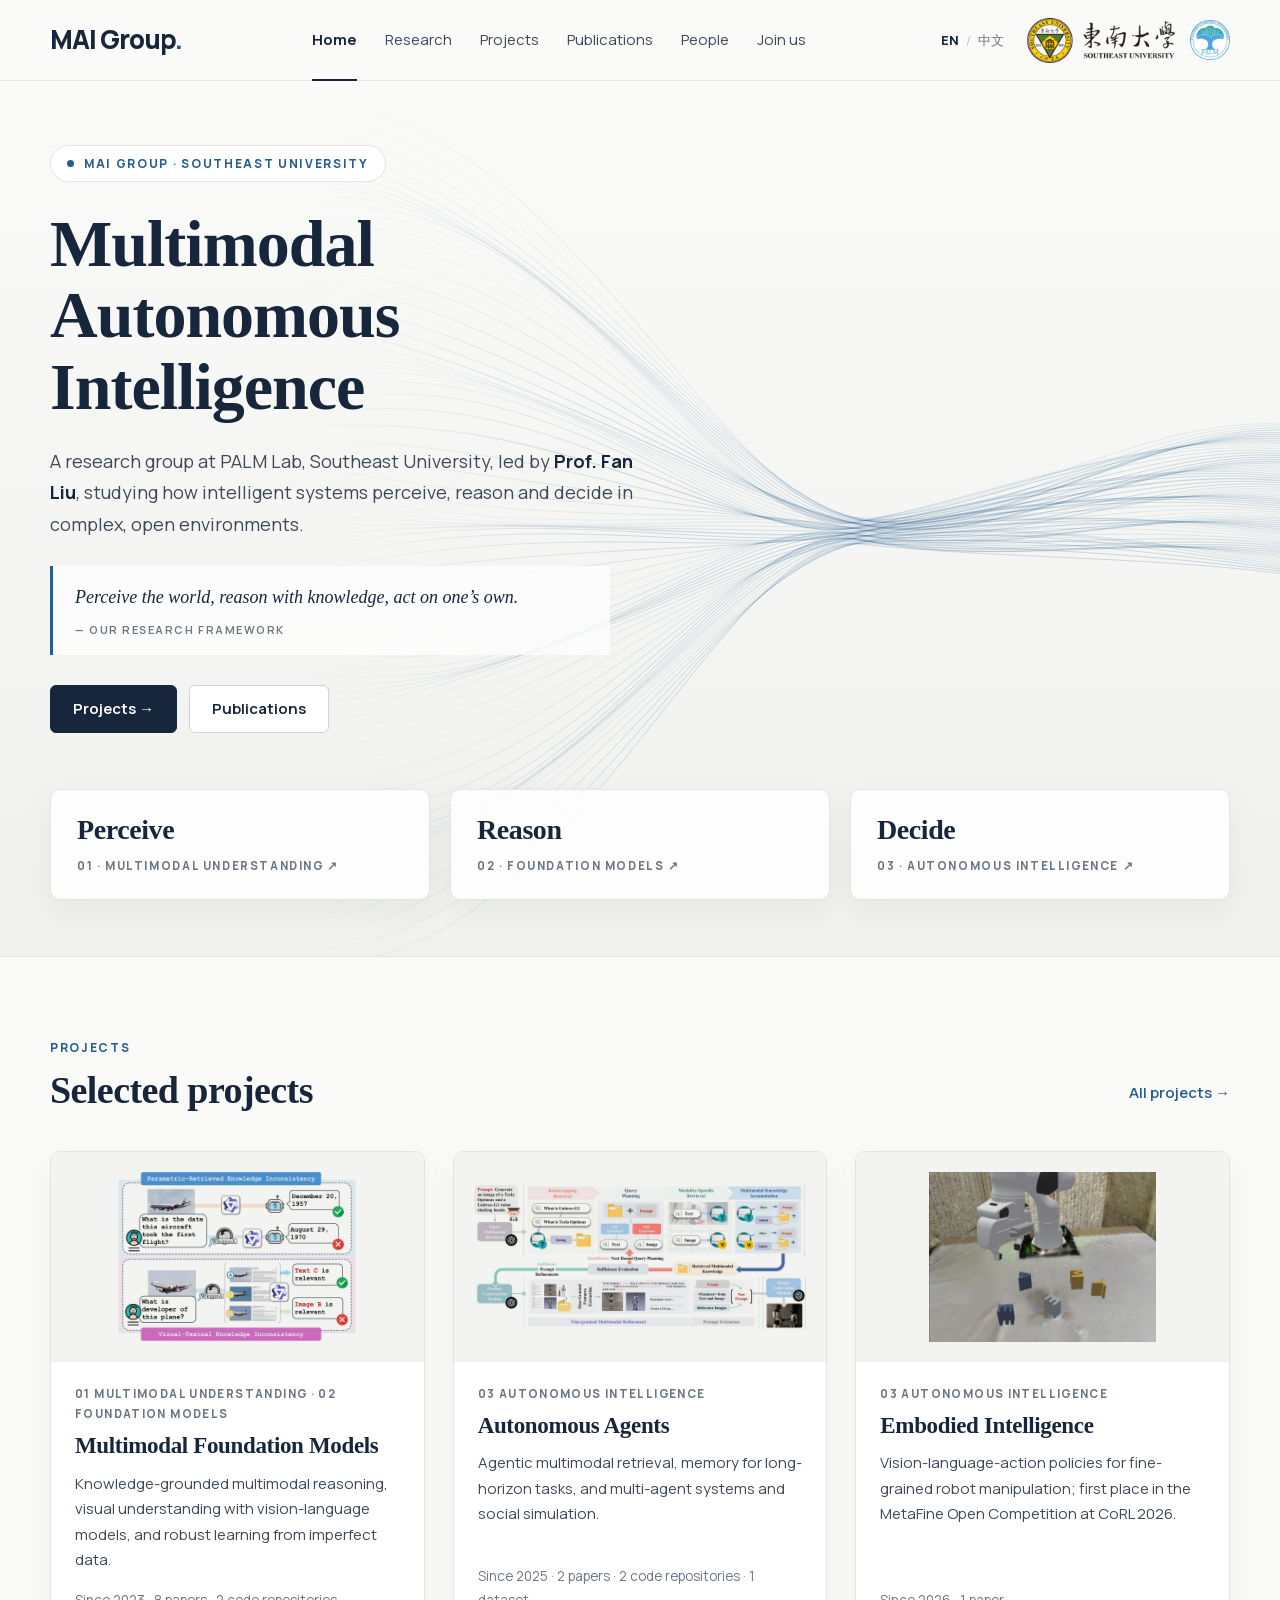
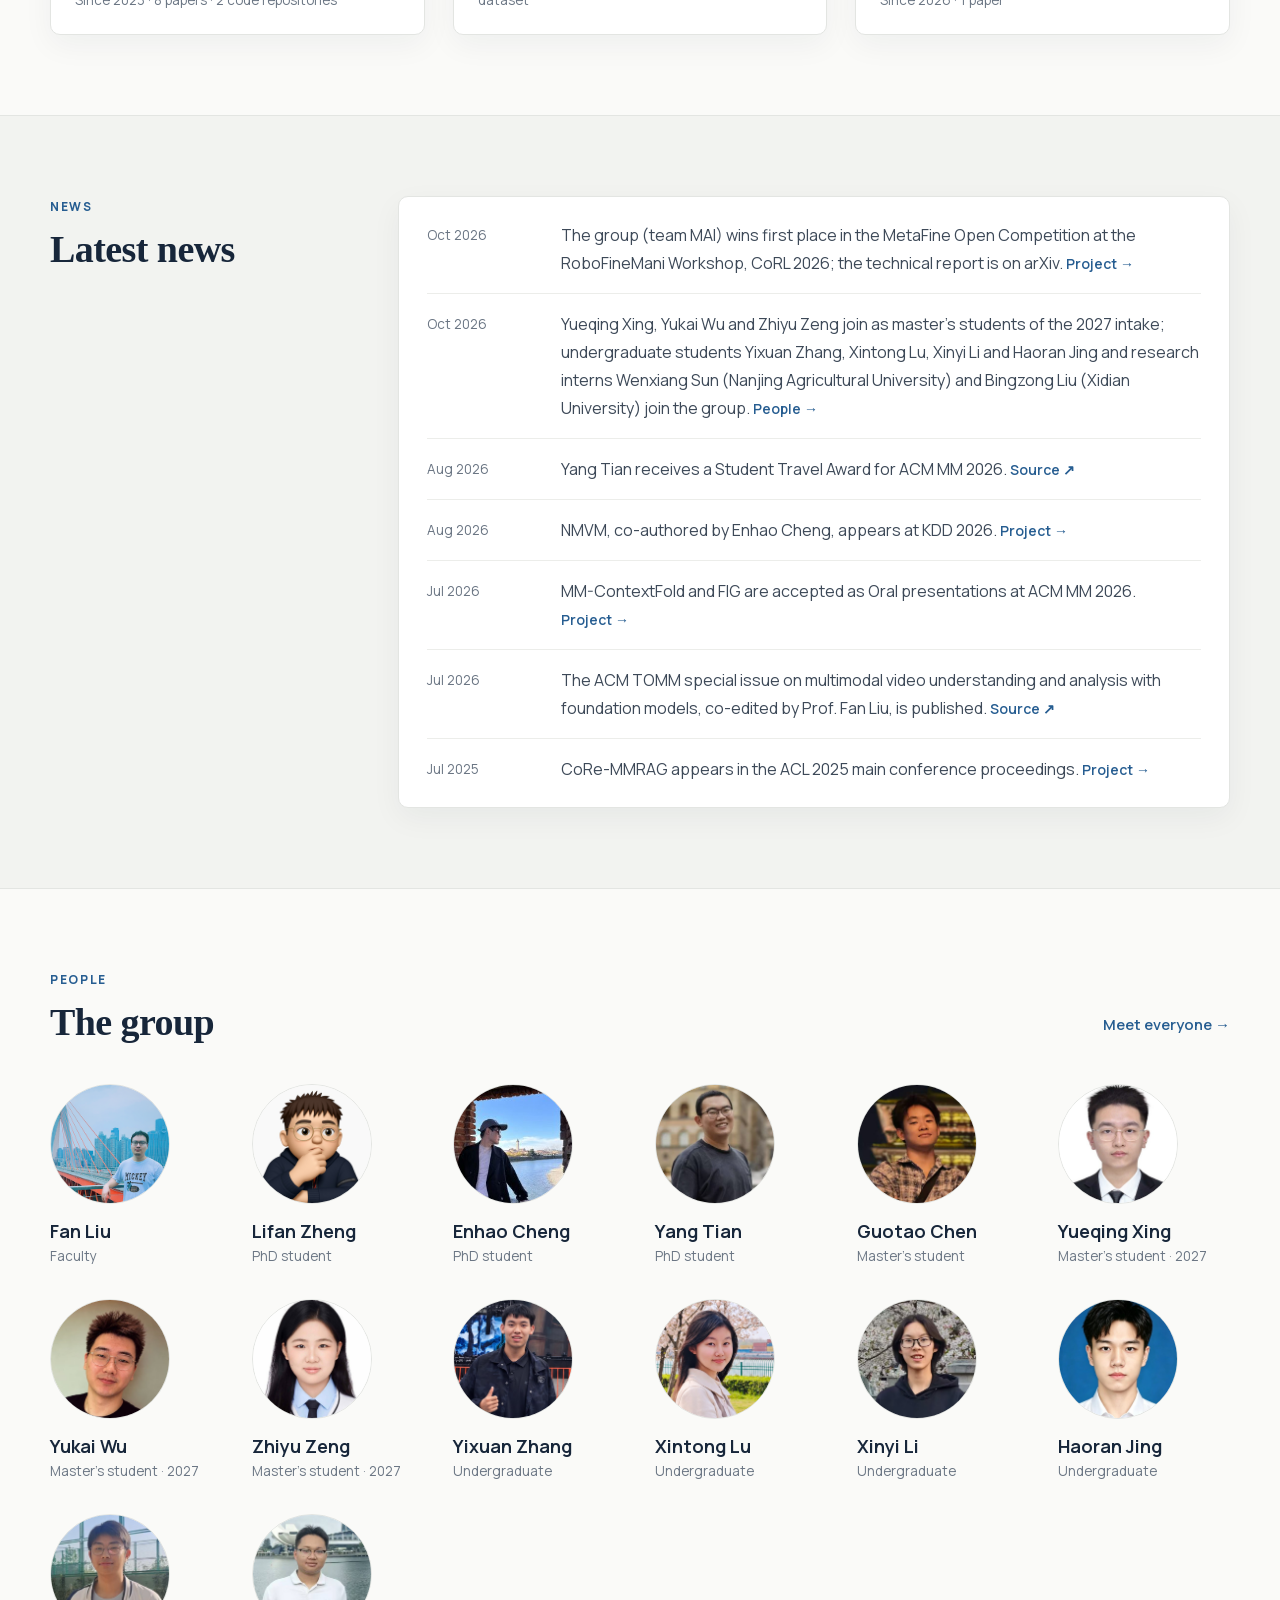
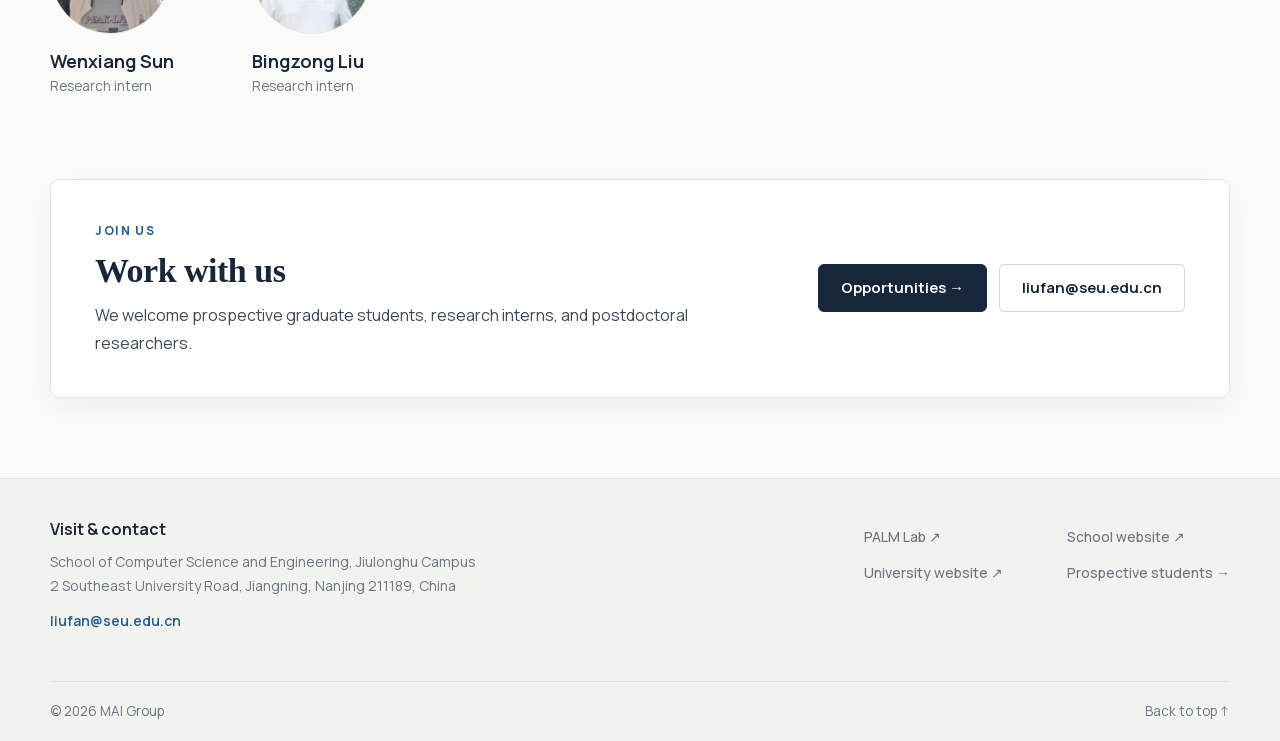
==== commit d7481f5d: "Add Yueqing Xing's portrait" ====
--- a/index.html
+++ b/index.html
@@ -146,7 +146,7 @@
             <p data-en="Master's student" data-zh="硕士生">Master's student</p>
           </a>
           <a href="people.html#yueqing-xing" class="person-preview">
-            <span class="mini-placeholder" aria-hidden="true">YX</span>
+            <img src="assets/people/yueqing-xing.jpg" alt="Yueqing Xing" loading="lazy" decoding="async" />
             <h3 data-en="Yueqing Xing" data-zh="邢越卿">Yueqing Xing</h3>
             <p data-en="Master's student · 2027" data-zh="2027 级硕士生">Master's student · 2027</p>
           </a>
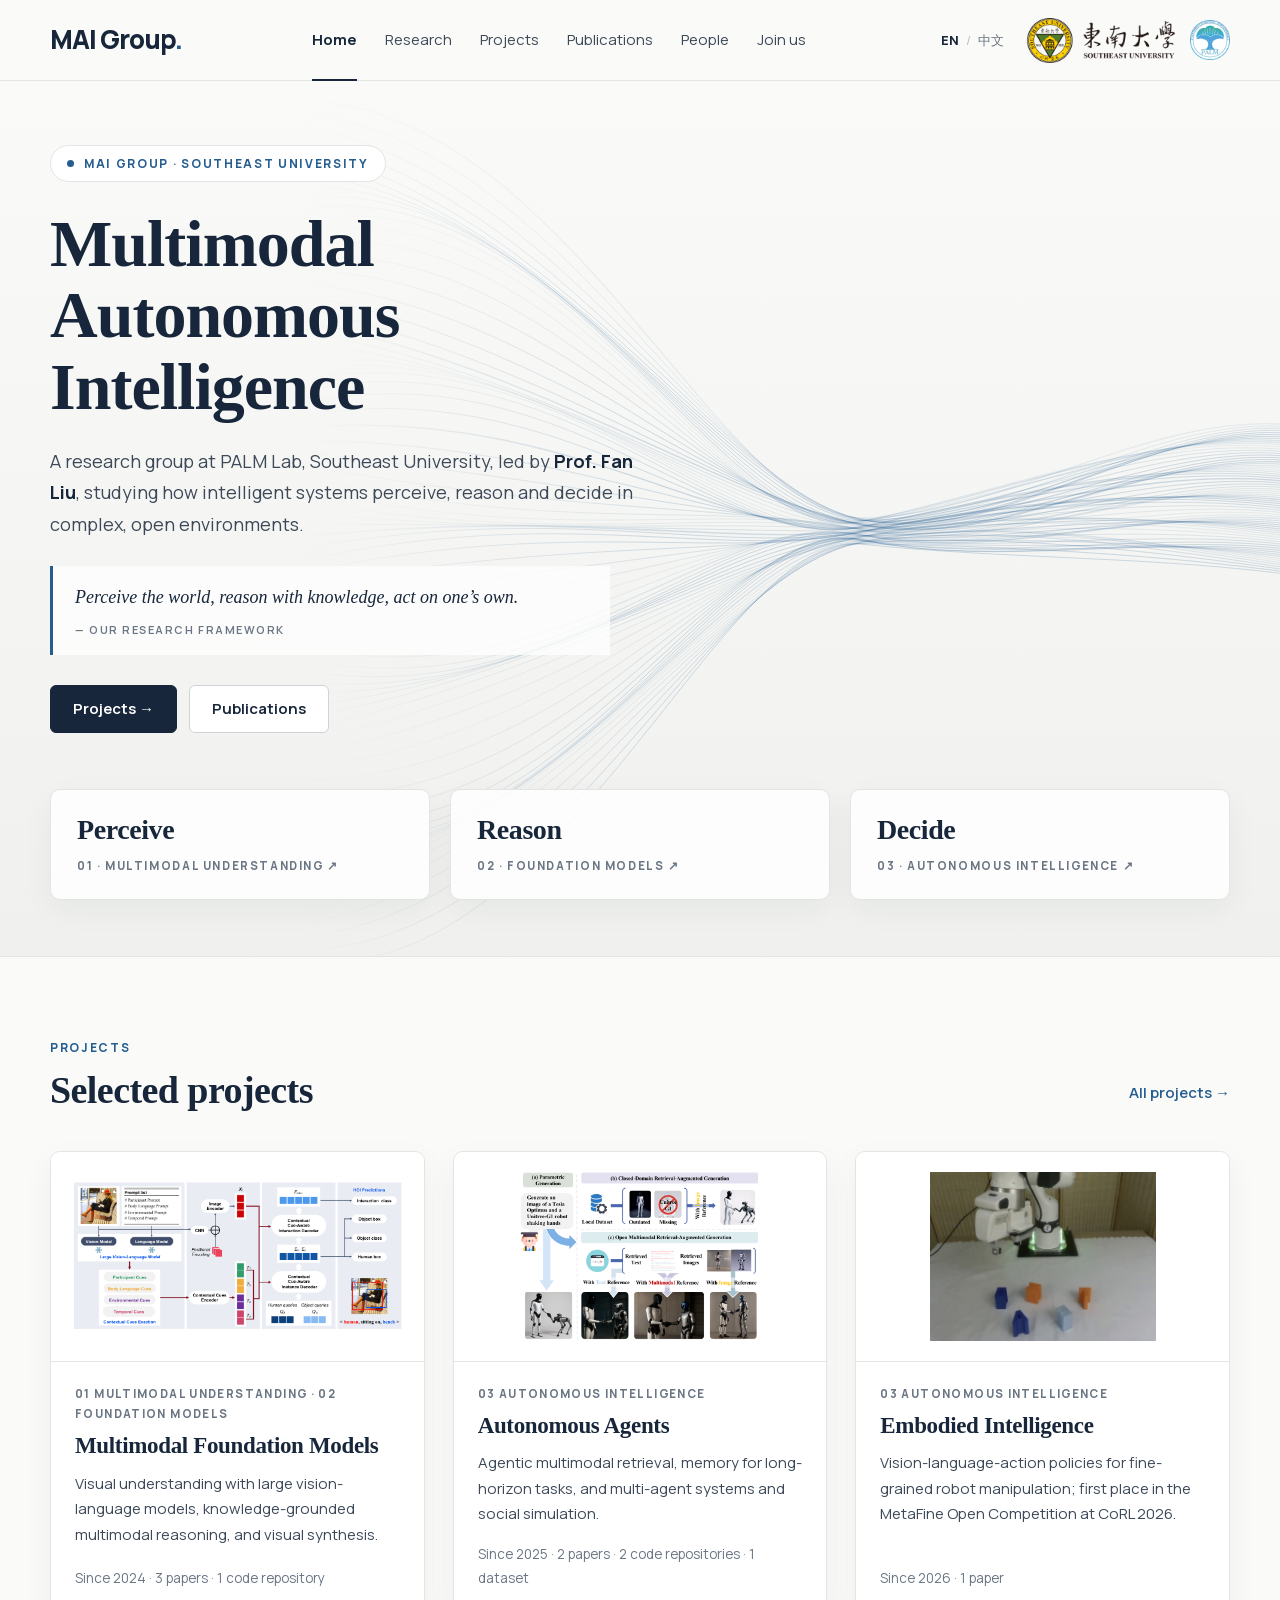
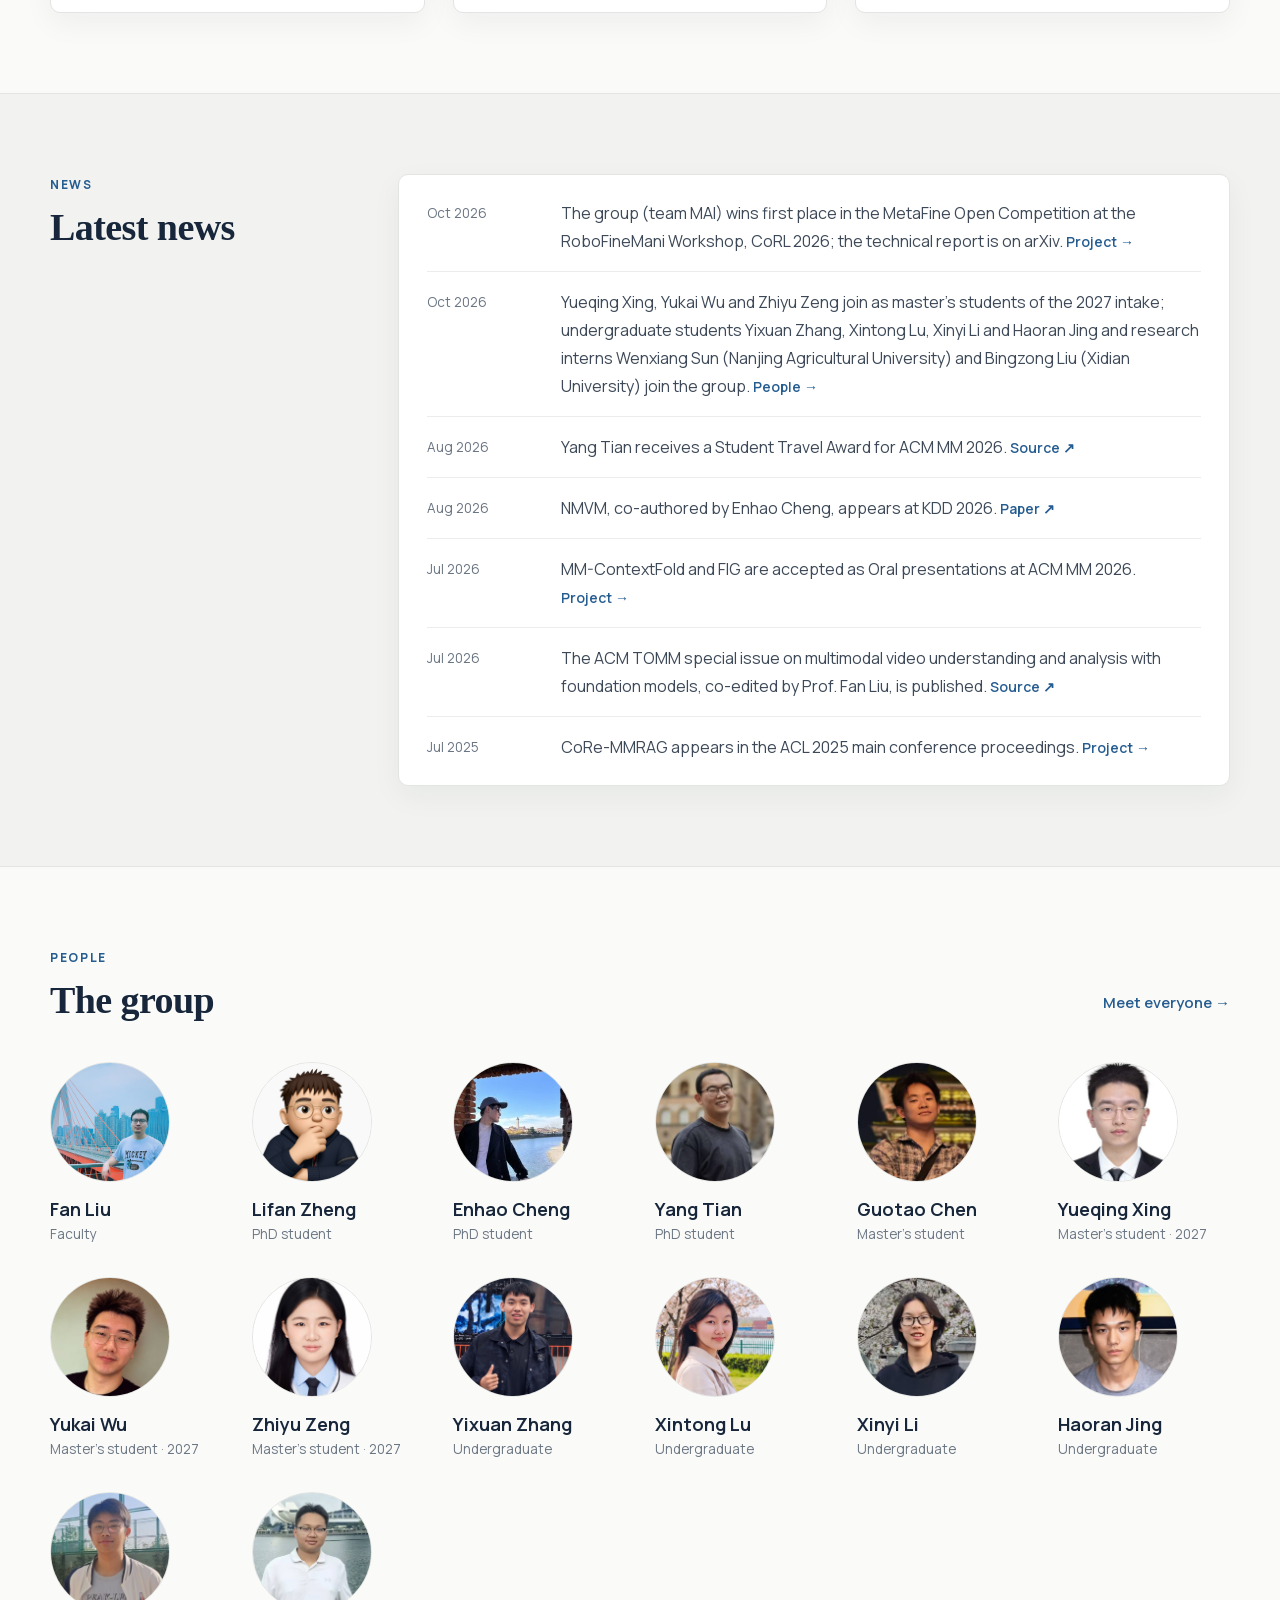
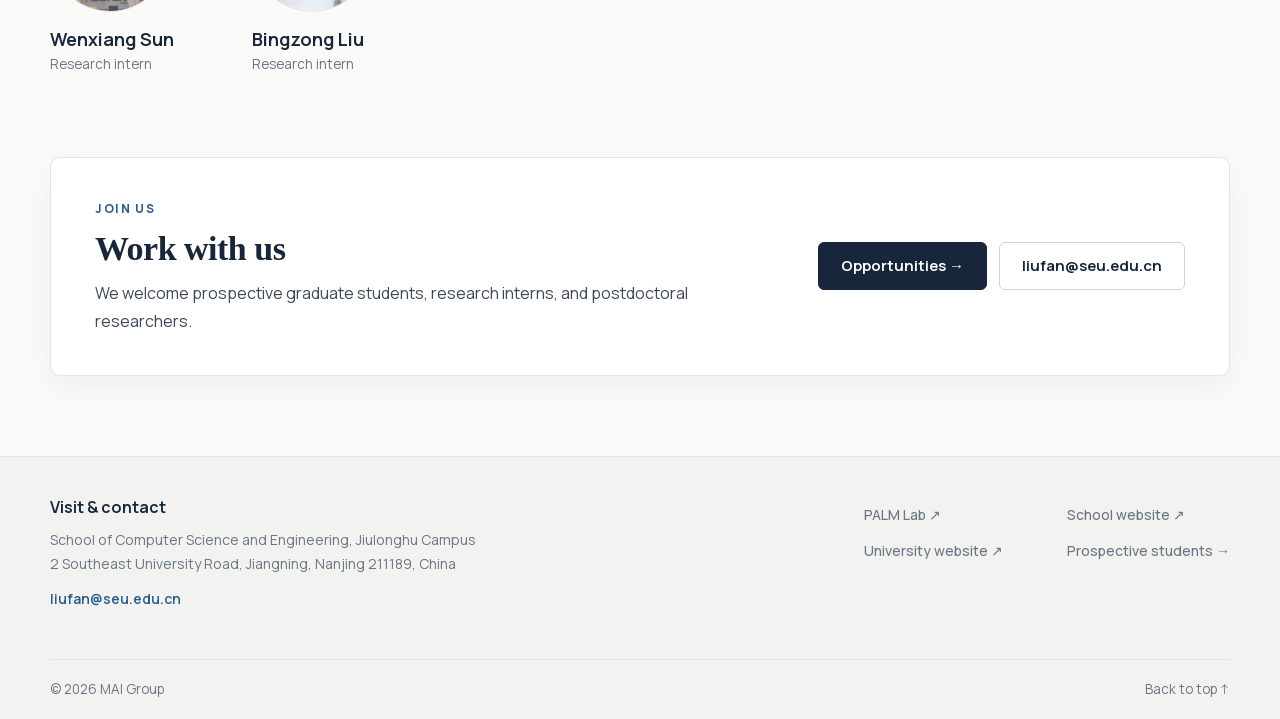
==== commit 70aa8f6f: "Select papers by Fan Liu's authorship; new project and research figures - Publications: papers since" ====
--- a/index.html
+++ b/index.html
@@ -93,7 +93,7 @@
           </article>
           <article>
             <time data-en="Aug 2026" data-zh="2026 年 8 月" datetime="2026-08">Aug 2026</time>
-            <p><span data-en="NMVM, co-authored by Enhao Cheng, appears at KDD 2026." data-zh="程恩浩与合作者的 NMVM 发表于 KDD 2026。">NMVM, co-authored by Enhao Cheng, appears at KDD 2026.</span> <a data-en="Project →" data-zh="所属项目 →" href="project.html?id=multimodal-models" class="inline-link">Project →</a></p>
+            <p><span data-en="NMVM, co-authored by Enhao Cheng, appears at KDD 2026." data-zh="程恩浩与合作者的 NMVM 发表于 KDD 2026。">NMVM, co-authored by Enhao Cheng, appears at KDD 2026.</span> <a data-en="Paper ↗" data-zh="论文 ↗" href="https://doi.org/10.1145/3770855.3817827" class="inline-link" target="_blank" rel="noopener noreferrer">Paper ↗</a></p>
           </article>
           <article>
             <time data-en="Jul 2026" data-zh="2026 年 7 月" datetime="2026-07">Jul 2026</time>
--- a/style.css
+++ b/style.css
@@ -13,7 +13,7 @@
   --line: #e3e5e2;
   --line-soft: #ecedea;
   --line-strong: #cfd4d9;
-  --frame: #f3f4f1;
+  --frame: #fff;
   --radius: 10px;
   --shadow: 0 10px 30px rgba(23, 38, 58, 0.05);
   --font: "Manrope", -apple-system, BlinkMacSystemFont, "Segoe UI", "PingFang SC", "Microsoft YaHei", sans-serif;
@@ -133,6 +133,10 @@
 .frame.is-natural { aspect-ratio: auto; padding: 32px; border-radius: var(--radius); }
 .frame.is-natural img { height: auto; max-height: 560px; }
 a.frame:hover { text-decoration: none; }
+/* Figures sit on white, so their own white backgrounds blend in; project cards give them more room. */
+.project-card .frame { border-bottom: 1px solid var(--line); }
+#project-list .frame { aspect-ratio: 16 / 10; padding: 14px; }
+.frame.is-natural { border: 1px solid var(--line); }
 
 /* ---------- Projects ---------- */
 .card-grid { display: grid; gap: 28px; }
@@ -225,7 +229,7 @@
 .timeline strong { display: block; font-family: var(--display); font-size: 22px; line-height: 1.3; margin-top: 10px; }
 .timeline p { font-size: 15px; line-height: 1.7; color: var(--body); margin-top: 8px; }
 .timeline .timeline-works { font-size: 13px; color: var(--muted); margin-top: 12px; }
-.area { position: relative; display: grid; grid-template-columns: minmax(0, 1fr) minmax(0, 0.9fr); gap: 64px; align-items: start; padding: 72px 0; }
+.area { position: relative; display: grid; grid-template-columns: minmax(0, 0.82fr) minmax(0, 1.18fr); gap: 48px; align-items: start; padding: 72px 0; }
 .area + .area { border-top: 1px solid var(--line); }
 .area h2 { font-size: 38px; margin-top: 10px; }
 .area-text > p { color: var(--body); }
@@ -233,6 +237,7 @@
 .area-text > .area-focus { font-size: 14px; color: var(--muted); margin-top: 14px; }
 .area-text .text-link { margin-top: 10px; }
 .area-figure { overflow: hidden; }
+.area-figure .frame { aspect-ratio: 16 / 10; padding: 12px; }
 .area-figure figcaption { font-size: 13px; color: var(--muted); padding: 12px 18px; border-top: 1px solid var(--line); }
 
 /* ---------- Publications ---------- */
@@ -414,7 +419,7 @@
   .framework-meta { grid-template-columns: 1fr; }
   .timeline { grid-template-columns: 1fr; gap: 16px; }
   .area { grid-template-columns: 1fr; gap: 28px; padding: 56px 0; }
-  .area-figure { max-width: 600px; }
+  .area-figure { max-width: 760px; }
   .card-grid.two { grid-template-columns: 1fr; }
   .join-cta { flex-direction: column; align-items: flex-start; padding: 32px; }
   .join-layout { grid-template-columns: 1fr; }
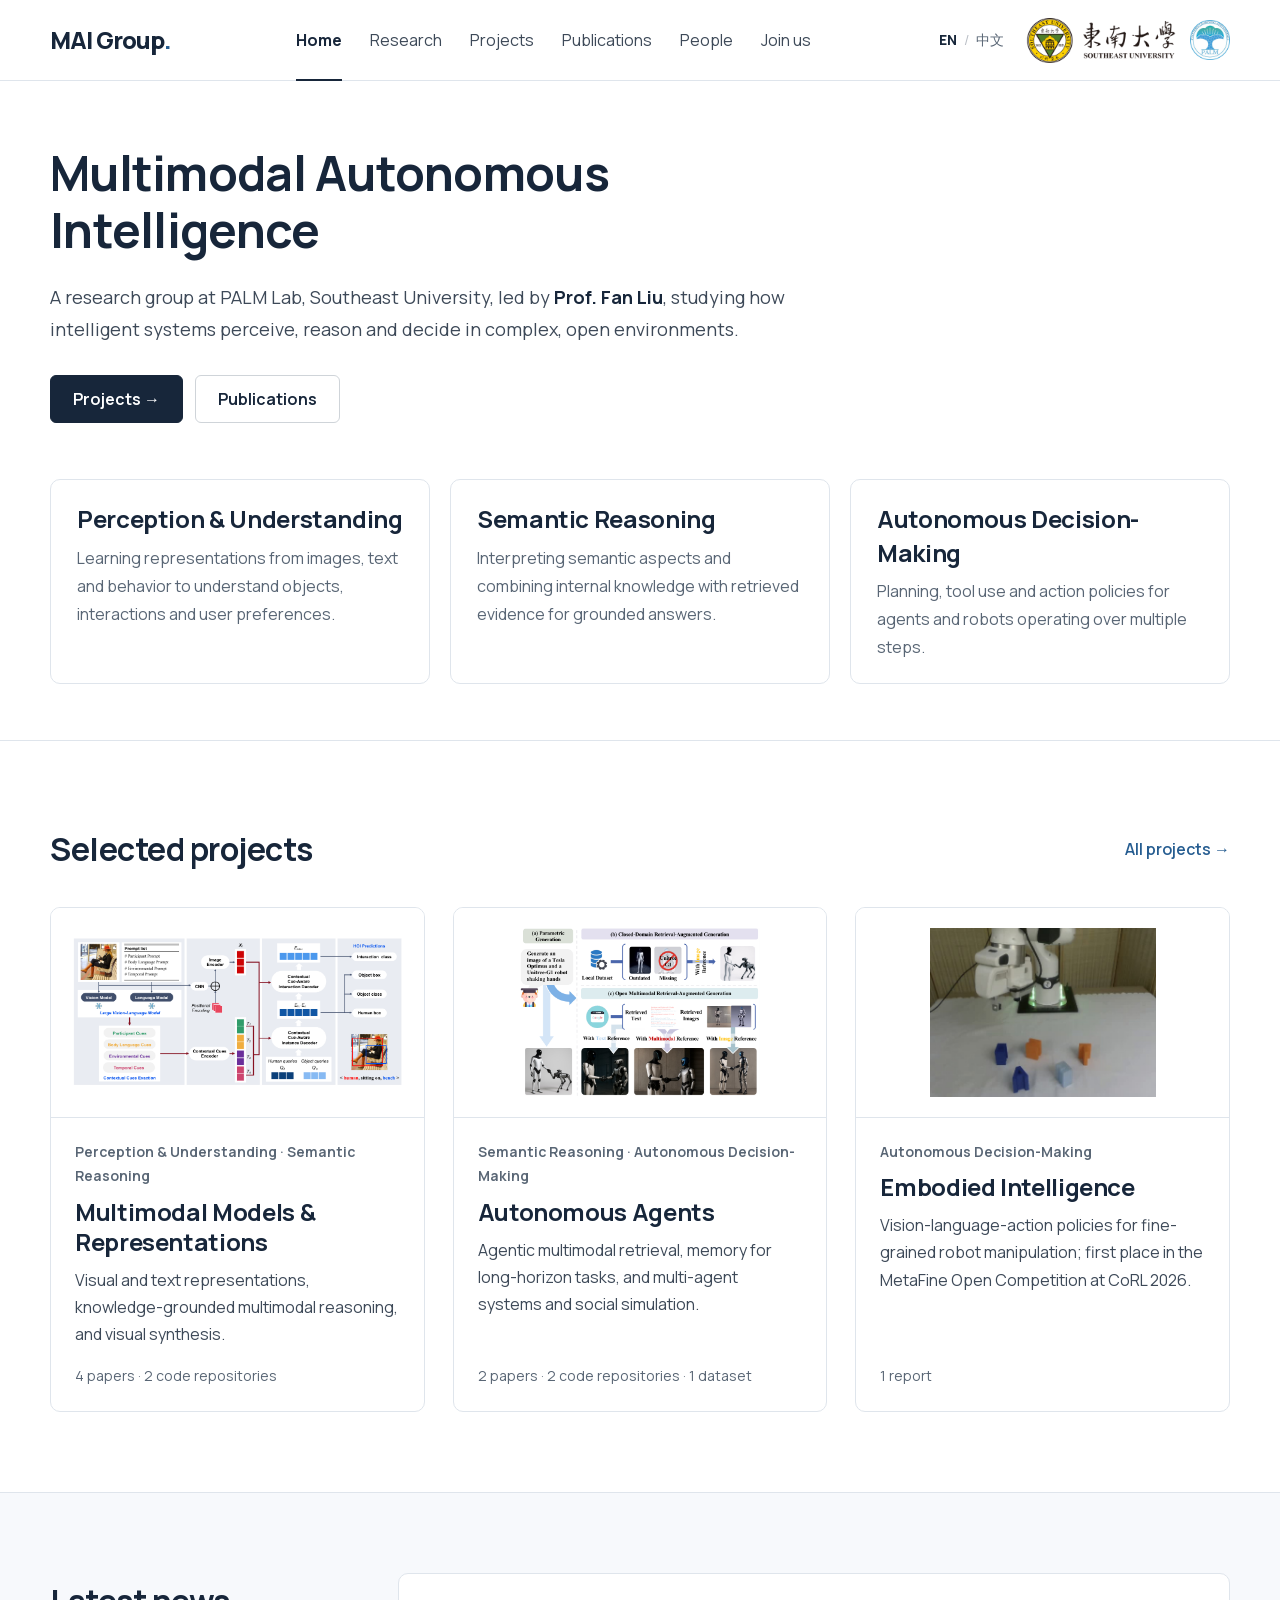
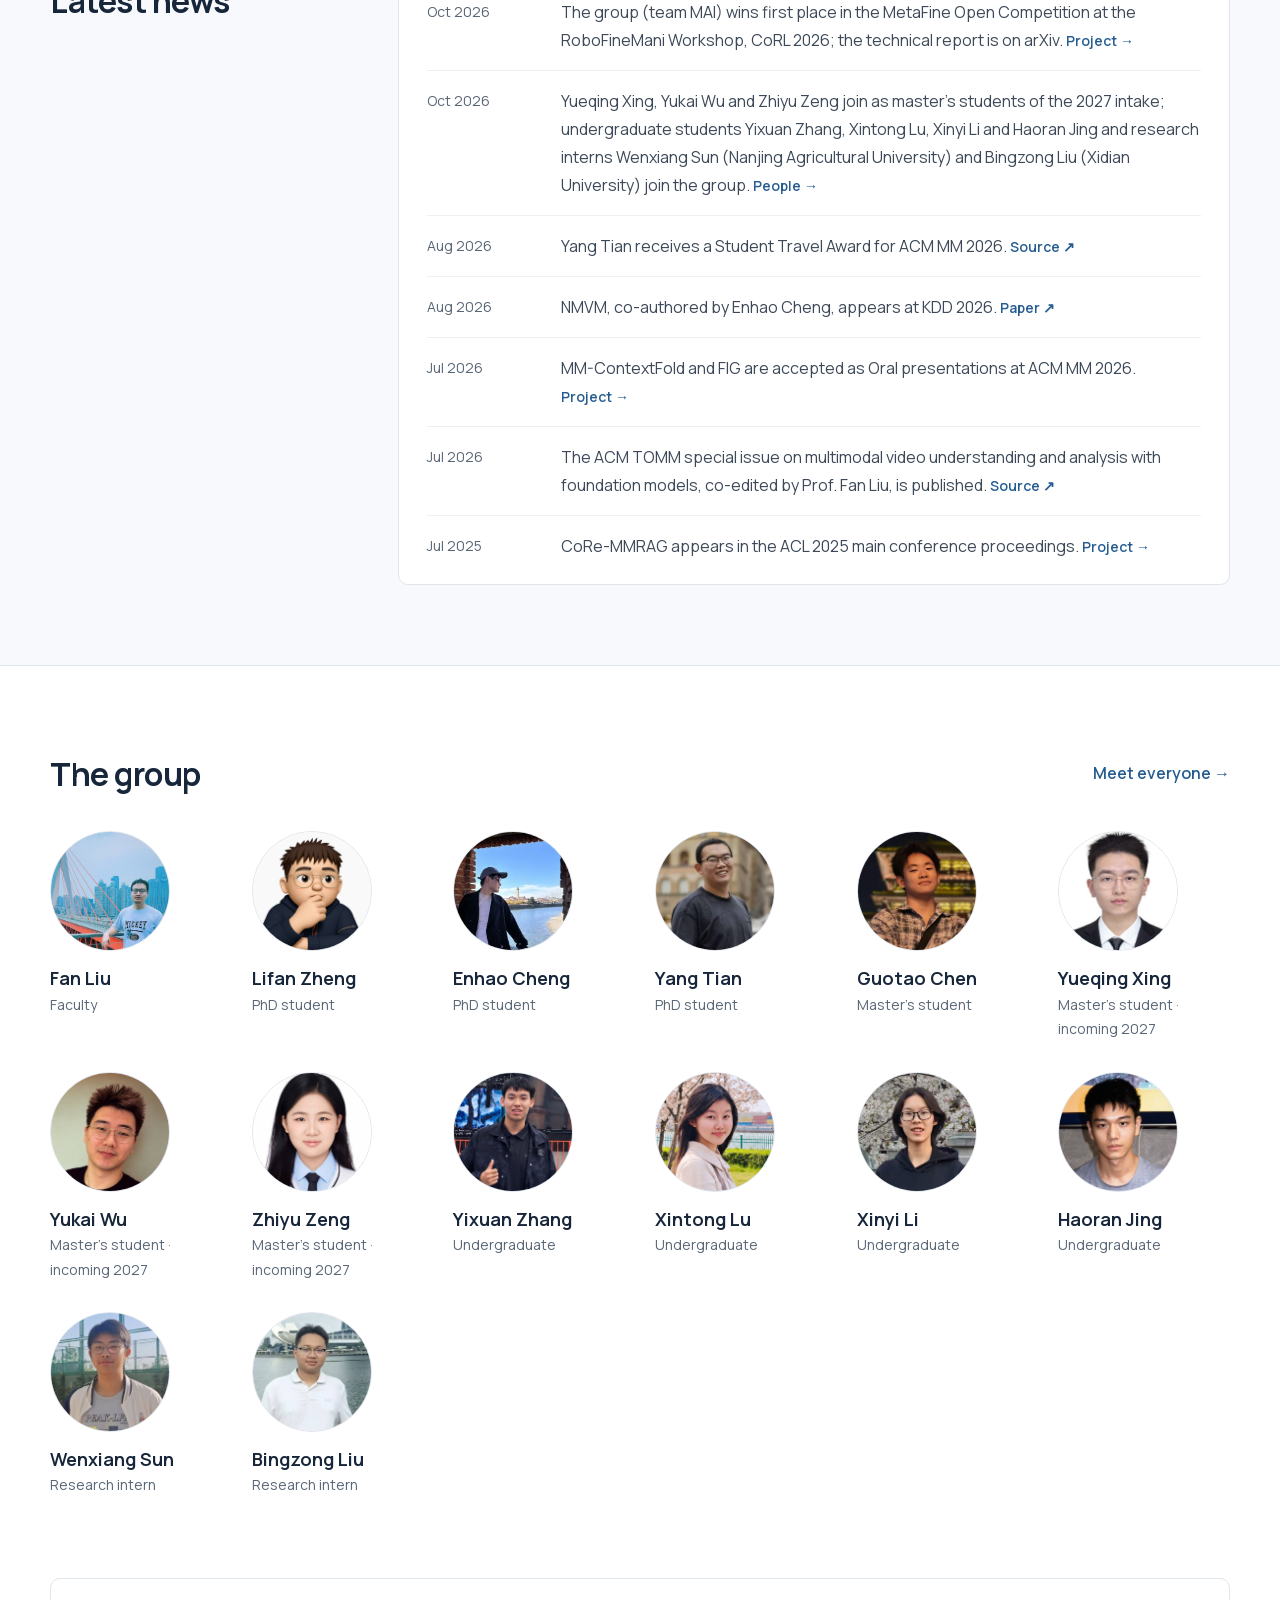
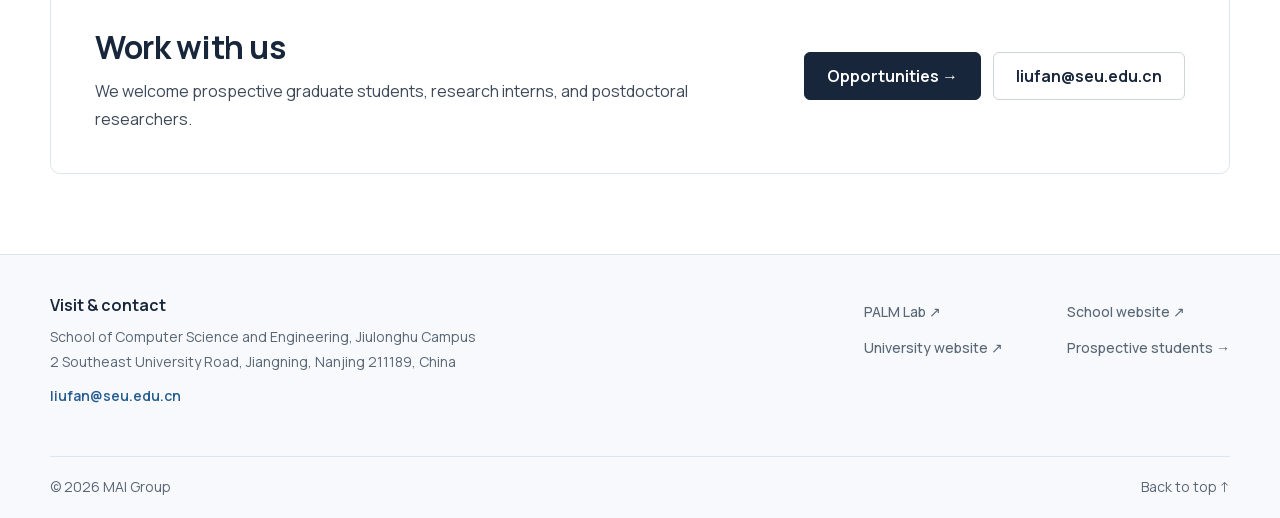
==== commit eacfa09a: "Align research directions, projects and publications" ====
--- a/index.html
+++ b/index.html
@@ -12,6 +12,7 @@
     <link rel="stylesheet" href="assets/fonts.css" />
     <link rel="stylesheet" href="style.css" />
     <script src="content.js" defer></script>
+    <script src="model.js" defer></script>
     <script src="app.js" defer></script>
   </head>
   <body data-page="index">
@@ -23,7 +24,7 @@
           <a data-en="Home" data-zh="首页" href="index.html" class="active" aria-current="page">Home</a>
           <a data-en="Research" data-zh="研究方向" href="research.html">Research</a>
           <a data-en="Projects" data-zh="研究项目" href="projects.html">Projects</a>
-          <a data-en="Publications" data-zh="论文" href="publications.html">Publications</a>
+          <a data-en="Publications" data-zh="研究成果" href="publications.html">Publications</a>
           <a data-en="People" data-zh="团队" href="people.html">People</a>
           <a data-en="Join us" data-zh="加入我们" href="join.html">Join us</a>
         </nav>
@@ -40,21 +41,16 @@
     <main id="main">
       <section class="hero">
         <div class="container hero-inner">
-          <p data-en="MAI Group · Southeast University" data-zh="MAI 课题组 · 东南大学" class="pill">MAI Group · Southeast University</p>
           <h1 data-en="Multimodal Autonomous Intelligence" data-zh="多模态自主智能" class="display">Multimodal Autonomous Intelligence</h1>
           <p class="hero-lead"><span data-en="A research group at PALM Lab, Southeast University, led by" data-zh="东南大学 PALM 实验室课题组，由">A research group at PALM Lab, Southeast University, led by</span> <a data-en="Prof. Fan Liu" data-zh="刘帆教授" href="people.html#fan-liu">Prof. Fan Liu</a><span data-en=", studying how intelligent systems perceive, reason and decide in complex, open environments." data-zh="负责，研究智能系统如何在复杂开放环境中感知、推理与决策。">, studying how intelligent systems perceive, reason and decide in complex, open environments.</span></p>
-          <blockquote class="hero-quote">
-            <p data-en="Perceive the world, reason with knowledge, act on one’s own." data-zh="感知世界，依据知识推理，自主决策与行动。">Perceive the world, reason with knowledge, act on one’s own.</p>
-            <span data-en="— Our research framework" data-zh="— 我们的研究框架">— Our research framework</span>
-          </blockquote>
           <div class="hero-actions">
             <a data-en="Projects →" data-zh="研究项目 →" href="projects.html" class="button">Projects →</a>
-            <a data-en="Publications" data-zh="论文" href="publications.html" class="button secondary">Publications</a>
+            <a data-en="Publications" data-zh="研究成果" href="publications.html" class="button secondary">Publications</a>
           </div>
             <ul class="pillars">
-              <li><a class="card" href="research.html#perception"><h3 data-en="Perceive" data-zh="感知理解" class="display">Perceive</h3><p data-en="01 · Multimodal understanding ↗" data-zh="01 · 多模态理解 ↗">01 · Multimodal understanding ↗</p></a></li>
-              <li><a class="card" href="research.html#reasoning"><h3 data-en="Reason" data-zh="语义推理" class="display">Reason</h3><p data-en="02 · Foundation models ↗" data-zh="02 · 基础模型 ↗">02 · Foundation models ↗</p></a></li>
-              <li><a class="card" href="research.html#decision"><h3 data-en="Decide" data-zh="自主决策" class="display">Decide</h3><p data-en="03 · Autonomous intelligence ↗" data-zh="03 · 自主智能 ↗">03 · Autonomous intelligence ↗</p></a></li>
+              <li><a class="card" href="research.html#perception"><h3 data-en="Perception &amp; Understanding" data-zh="感知与理解" class="display">Perception &amp; Understanding</h3><p data-en="Learning representations from images, text and behavior to understand objects, interactions and user preferences." data-zh="从图像、文本与行为中学习表征，理解对象、交互关系与用户偏好。">Learning representations from images, text and behavior to understand objects, interactions and user preferences.</p></a></li>
+              <li><a class="card" href="research.html#reasoning"><h3 data-en="Semantic Reasoning" data-zh="语义推理" class="display">Semantic Reasoning</h3><p data-en="Interpreting semantic aspects and combining internal knowledge with retrieved evidence for grounded answers." data-zh="分析语义属性，协调模型内部知识与检索证据，形成有依据的回答。">Interpreting semantic aspects and combining internal knowledge with retrieved evidence for grounded answers.</p></a></li>
+              <li><a class="card" href="research.html#decision"><h3 data-en="Autonomous Decision-Making" data-zh="自主决策" class="display">Autonomous Decision-Making</h3><p data-en="Planning, tool use and action policies for agents and robots operating over multiple steps." data-zh="研究智能体与机器人在多步任务中的规划、工具调用和动作策略。">Planning, tool use and action policies for agents and robots operating over multiple steps.</p></a></li>
             </ul>
         </div>
       </section>
@@ -62,7 +58,7 @@
         <div class="container">
           <div class="section-head">
             <div>
-              <p data-en="Projects" data-zh="研究项目" class="eyebrow">Projects</p>
+
               <h2 data-en="Selected projects" data-zh="代表项目" class="display">Selected projects</h2>
             </div>
             <a data-en="All projects →" data-zh="全部项目 →" href="projects.html" class="text-link">All projects →</a>
@@ -74,7 +70,7 @@
         <div class="container news-grid">
           <div class="section-head">
             <div>
-              <p data-en="News" data-zh="动态" class="eyebrow">News</p>
+
               <h2 data-en="Latest news" data-zh="最新动态" class="display">Latest news</h2>
             </div>
           </div>
@@ -114,7 +110,7 @@
         <div class="container">
           <div class="section-head">
             <div>
-              <p data-en="People" data-zh="团队" class="eyebrow">People</p>
+
               <h2 data-en="The group" data-zh="团队成员" class="display">The group</h2>
             </div>
             <a data-en="Meet everyone →" data-zh="查看团队 →" href="people.html" class="text-link">Meet everyone →</a>
@@ -148,17 +144,17 @@
           <a href="people.html#yueqing-xing" class="person-preview">
             <img src="assets/people/yueqing-xing.jpg" alt="Yueqing Xing" loading="lazy" decoding="async" />
             <h3 data-en="Yueqing Xing" data-zh="邢越卿">Yueqing Xing</h3>
-            <p data-en="Master's student · 2027" data-zh="2027 级硕士生">Master's student · 2027</p>
+            <p data-en="Master's student · incoming 2027" data-zh="2027 级硕士生（待入学）">Master's student · incoming 2027</p>
           </a>
           <a href="people.html#yukai-wu" class="person-preview">
             <img src="assets/people/yukai-wu.jpg" alt="Yukai Wu" loading="lazy" decoding="async" />
             <h3 data-en="Yukai Wu" data-zh="吴钰恺">Yukai Wu</h3>
-            <p data-en="Master's student · 2027" data-zh="2027 级硕士生">Master's student · 2027</p>
+            <p data-en="Master's student · incoming 2027" data-zh="2027 级硕士生（待入学）">Master's student · incoming 2027</p>
           </a>
           <a href="people.html#zhiyu-zeng" class="person-preview">
             <img src="assets/people/zhiyu-zeng.jpg" alt="Zhiyu Zeng" loading="lazy" decoding="async" />
             <h3 data-en="Zhiyu Zeng" data-zh="曾沚玉">Zhiyu Zeng</h3>
-            <p data-en="Master's student · 2027" data-zh="2027 级硕士生">Master's student · 2027</p>
+            <p data-en="Master's student · incoming 2027" data-zh="2027 级硕士生（待入学）">Master's student · incoming 2027</p>
           </a>
           <a href="people.html#yixuan-zhang" class="person-preview">
             <img src="assets/people/yixuan-zhang.jpg" alt="Yixuan Zhang" loading="lazy" decoding="async" />
@@ -197,7 +193,7 @@
         <div class="container">
           <div class="card join-cta">
             <div>
-              <p data-en="Join us" data-zh="加入我们" class="eyebrow">Join us</p>
+
               <h2 data-en="Work with us" data-zh="与我们一起研究" class="display">Work with us</h2>
               <p data-en="We welcome prospective graduate students, research interns, and postdoctoral researchers." data-zh="欢迎有兴趣的硕士生、博士生、科研实习生和博士后与我们交流。" class="lead">We welcome prospective graduate students, research interns, and postdoctoral researchers.</p>
             </div>
--- a/style.css
+++ b/style.css
@@ -1,26 +1,32 @@
 @charset "UTF-8";
-/* Warm white pages, serif display headings, white cards, one accent colour. */
+/* White academic pages with a shared type scale and restrained blue links. */
 :root {
-  --page: #fafaf8;
-  --subtle: #f2f3f0;
+  --page: #fff;
+  --subtle: #f7f9fc;
   --surface: #fff;
   --ink: #17263a;
   --body: #3d4958;
-  --muted: #6b7684;
+  --muted: #596675;
   --accent: #265d91;
   --accent-dark: #1c4b78;
   --accent-soft: #eaf1f8;
-  --line: #e3e5e2;
-  --line-soft: #ecedea;
+  --line: #dfe5ec;
+  --line-soft: #edf0f4;
   --line-strong: #cfd4d9;
   --frame: #fff;
   --radius: 10px;
-  --shadow: 0 10px 30px rgba(23, 38, 58, 0.05);
+  --shadow: none;
   --font: "Manrope", -apple-system, BlinkMacSystemFont, "Segoe UI", "PingFang SC", "Microsoft YaHei", sans-serif;
-  --display: Georgia, "Times New Roman", serif;
-}
-/* Chinese headings use the sans family: system serif fallbacks for Chinese are uneven across platforms. */
-html:lang(zh) { --display: var(--font); }
+  --display: var(--font);
+  --text-small: 14px;
+  --text-base: 16px;
+  --text-lead: 18px;
+  --text-label: 20px;
+  --text-card: 24px;
+  --text-section: 32px;
+  --text-page: 40px;
+  --text-hero: 48px;
+}
 
 /* ---------- Base ---------- */
 * { box-sizing: border-box; }
@@ -47,39 +53,39 @@
 /* ---------- Shared pieces ---------- */
 .display { font-family: var(--display); font-weight: 700; letter-spacing: -0.015em; }
 html:lang(zh) .display { letter-spacing: 0; }
-.eyebrow { font-size: 12px; font-weight: 750; letter-spacing: 0.14em; text-transform: uppercase; color: var(--accent); }
-.text-link { display: inline-flex; align-items: center; min-height: 44px; font-weight: 600; font-size: 15px; }
+.eyebrow { font-size: var(--text-small); font-weight: 650; letter-spacing: 0; text-transform: none; color: var(--accent); }
+.text-link { display: inline-flex; align-items: center; min-height: 44px; font-weight: 600; font-size: var(--text-base); }
 .inline-link { font-weight: 600; }
-.button { display: inline-flex; align-items: center; justify-content: center; min-height: 48px; padding: 0 22px; background: var(--ink); color: #fff; border: 1px solid var(--ink); border-radius: 6px; font-weight: 650; font-size: 15px; }
+.button { display: inline-flex; align-items: center; justify-content: center; min-height: 48px; padding: 0 22px; background: var(--ink); color: #fff; border: 1px solid var(--ink); border-radius: 6px; font-weight: 650; font-size: var(--text-base); }
 .button:hover { background: #22364f; text-decoration: none; }
 .button.secondary { background: var(--surface); color: var(--ink); border-color: var(--line-strong); }
 .button.secondary:hover { background: #f6f7f5; }
 .card { background: var(--surface); border: 1px solid var(--line); border-radius: var(--radius); box-shadow: var(--shadow); }
 .resource-links { display: flex; align-items: center; flex-wrap: wrap; gap: 4px 20px; }
-.resource-links a, .resource-links button { font-size: 14px; min-height: 40px; display: inline-flex; align-items: center; font-weight: 600; padding: 0; color: var(--accent); }
+.resource-links a, .resource-links button { font-size: var(--text-small); min-height: 40px; display: inline-flex; align-items: center; font-weight: 600; padding: 0; color: var(--accent); }
 .venue { font-weight: 650; color: var(--accent); }
 .oral { font-weight: 650; color: #8a5a2b; border-left: 1px solid #ddcdbb; padding-left: 10px; }
 .plain-list { list-style: none; margin: 0; padding: 0; }
 .plain-list li { padding: 12px 0; }
 .plain-list li + li { border-top: 1px solid var(--line-soft); }
 .plain-list a { font-weight: 650; }
-.plain-list span { display: block; font-size: 14px; color: var(--muted); margin-top: 2px; line-height: 1.65; }
-.minor-heading { font-size: 12px; font-weight: 750; letter-spacing: 0.14em; text-transform: uppercase; color: var(--muted); margin: 28px 0 2px; }
-.card-tags { font-size: 11.5px; font-weight: 750; letter-spacing: 0.12em; text-transform: uppercase; color: var(--muted); }
+.plain-list span { display: block; font-size: var(--text-small); color: var(--muted); margin-top: 2px; line-height: 1.65; }
+.minor-heading { font-size: var(--text-small); font-weight: 650; letter-spacing: 0; text-transform: none; color: var(--muted); margin: 28px 0 2px; }
+.card-tags { font-size: var(--text-small); font-weight: 650; letter-spacing: 0; text-transform: none; color: var(--muted); }
 
 /* ---------- Header ---------- */
-.site-header { position: sticky; top: 0; z-index: 40; background: rgba(250, 250, 248, 0.94); -webkit-backdrop-filter: blur(10px); backdrop-filter: blur(10px); border-bottom: 1px solid var(--line); }
+.site-header { position: sticky; top: 0; z-index: 40; background: rgba(255, 255, 255, 0.97); -webkit-backdrop-filter: blur(10px); backdrop-filter: blur(10px); border-bottom: 1px solid var(--line); }
 .header-inner { position: relative; display: flex; align-items: center; gap: 32px; height: 80px; }
-.brand { color: var(--ink); font-size: 26px; letter-spacing: -0.04em; font-weight: 800; white-space: nowrap; }
+.brand { color: var(--ink); font-size: var(--text-card); letter-spacing: -0.04em; font-weight: 800; white-space: nowrap; }
 .brand:hover { text-decoration: none; color: var(--accent); }
 .brand-dot { color: var(--accent); }
 .main-nav { display: flex; align-items: center; gap: 28px; flex: 1; justify-content: center; height: 100%; }
-.main-nav a { position: relative; display: flex; align-items: center; height: 100%; color: var(--body); font-size: 15px; }
+.main-nav a { position: relative; display: flex; align-items: center; height: 100%; color: var(--body); font-size: var(--text-base); }
 .main-nav a:hover { color: var(--ink); text-decoration: none; }
 .main-nav a.active { color: var(--ink); font-weight: 700; }
 .main-nav a.active::after { content: ""; position: absolute; left: 0; right: 0; bottom: -1px; height: 2px; background: var(--ink); }
 .header-tools { display: flex; align-items: center; gap: 18px; }
-.language-toggle { display: flex; align-items: center; gap: 7px; white-space: nowrap; font-size: 13px; min-height: 40px; padding: 0 4px; color: var(--muted); }
+.language-toggle { display: flex; align-items: center; gap: 7px; white-space: nowrap; font-size: var(--text-small); min-height: 40px; padding: 0 4px; color: var(--muted); }
 .language-toggle .active { font-weight: 750; color: var(--ink); }
 .language-toggle > span:nth-child(2) { color: #b9bec5; }
 .institution-logos { display: flex; align-items: center; gap: 14px; }
@@ -91,45 +97,38 @@
 .menu-toggle[aria-expanded="true"] span:last-child { transform: translateY(-4px) rotate(-45deg); }
 
 /* ---------- Home hero ---------- */
-.hero { position: relative; overflow: hidden; background: linear-gradient(180deg, #fafaf8 0%, #f0f1ee 100%); border-bottom: 1px solid var(--line); }
-.hero::before { content: ""; position: absolute; top: 0; right: -20px; width: 1000px; height: 900px; background: url(assets/flow-lines.svg) no-repeat 0 0 / 1000px 900px; -webkit-mask-image: linear-gradient(90deg, transparent 0%, #000 35%); mask-image: linear-gradient(90deg, transparent 0%, #000 35%); pointer-events: none; }
+.hero { position: relative; overflow: hidden; background: var(--surface); border-bottom: 1px solid var(--line); }
 .hero-inner { position: relative; padding: 64px 0 56px; }
-.pill { display: inline-flex; align-items: center; gap: 10px; background: var(--surface); border: 1px solid var(--line); border-radius: 999px; padding: 7px 16px; font-size: 12px; font-weight: 750; letter-spacing: 0.14em; text-transform: uppercase; color: var(--accent); }
-.pill::before { content: ""; width: 7px; height: 7px; border-radius: 50%; background: currentColor; }
-.hero h1 { font-size: 66px; line-height: 1.08; max-width: 640px; margin-top: 26px; }
-.hero-lead { font-size: 18px; line-height: 1.75; color: var(--body); max-width: 600px; margin-top: 24px; }
+.hero h1 { font-size: var(--text-hero); line-height: 1.18; max-width: 800px; margin-top: 0; }
+.hero-lead { font-size: var(--text-lead); line-height: 1.75; color: var(--body); max-width: 760px; margin-top: 24px; }
 .hero-lead a { color: var(--ink); font-weight: 700; }
-.hero-quote { margin-top: 26px; max-width: 560px; border-left: 3px solid var(--accent); background: rgba(255, 255, 255, 0.75); padding: 16px 22px; }
-.hero-quote p { font-family: var(--display); font-style: italic; font-size: 18px; color: var(--ink); }
-html:lang(zh) .hero-quote p { font-style: normal; font-weight: 600; }
-.hero-quote span { display: block; font-size: 11px; font-weight: 650; letter-spacing: 0.14em; text-transform: uppercase; color: var(--muted); margin-top: 6px; }
 .hero-actions { display: flex; flex-wrap: wrap; gap: 12px; margin-top: 30px; }
 .pillars { list-style: none; margin: 56px 0 0; padding: 0; display: grid; grid-template-columns: repeat(3, minmax(0, 1fr)); gap: 20px; }
 .pillars a { display: block; height: 100%; padding: 22px 26px; color: var(--ink); background: rgba(255, 255, 255, 0.86); }
 .pillars a:hover { text-decoration: none; border-color: var(--line-strong); }
-.pillars h3 { font-size: 28px; }
-.pillars p { font-size: 11.5px; font-weight: 750; letter-spacing: 0.14em; text-transform: uppercase; color: var(--muted); margin-top: 8px; }
+.pillars h3 { font-size: var(--text-card); line-height: 1.4; }
+.pillars p { font-size: var(--text-base); font-weight: 400; letter-spacing: 0; text-transform: none; color: var(--muted); margin-top: 8px; }
 
 /* ---------- Inner page heading ---------- */
-.page-hero { background: linear-gradient(180deg, #fafaf8 0%, #f2f3f0 100%); border-bottom: 1px solid var(--line); }
+.page-hero { background: var(--surface); border-bottom: 1px solid var(--line); }
 .page-hero-inner { padding: 56px 0 48px; }
 .page-hero-inner > * { max-width: 800px; }
-.page-hero h1 { font-size: 52px; line-height: 1.1; margin-top: 14px; }
-.page-hero p.lead { font-size: 18px; color: var(--body); margin-top: 18px; }
+.page-hero h1 { font-size: var(--text-page); line-height: 1.2; margin-top: 0; }
+.page-hero p.lead { font-size: var(--text-lead); color: var(--body); margin-top: 18px; }
 
 /* ---------- Sections ---------- */
 .section { padding: 80px 0; }
 .section.alt { background: var(--subtle); border-block: 1px solid var(--line); }
 .section.cta-section { padding-top: 0; }
 .section-head { display: flex; flex-wrap: wrap; justify-content: space-between; align-items: flex-end; gap: 12px 24px; margin-bottom: 36px; }
-.section-head h2 { font-size: 38px; margin-top: 8px; }
+.section-head h2 { font-size: var(--text-section); margin-top: 8px; }
 .section-head p.lead { color: var(--body); margin-top: 10px; max-width: 640px; }
 .section-head .text-link { white-space: nowrap; }
 
 /* ---------- Image frame ---------- */
-/* Paper figures share one tinted 16:9 ground; multiply lets white figure backgrounds take the tint. */
+/* Contain paper figures without cropping labels or changing their colors. */
 .frame { display: flex; align-items: center; justify-content: center; aspect-ratio: 16 / 9; padding: 20px; background: var(--frame); overflow: hidden; }
-.frame img { width: 100%; height: 100%; object-fit: contain; mix-blend-mode: multiply; }
+.frame img { width: 100%; height: 100%; object-fit: contain; }
 .frame.is-natural { aspect-ratio: auto; padding: 32px; border-radius: var(--radius); }
 .frame.is-natural img { height: auto; max-height: 560px; }
 a.frame:hover { text-decoration: none; }
@@ -145,43 +144,43 @@
 /* Projects page: frontier topics that are not yet projects. */
 .direction-grid { list-style: none; margin: 0; padding: 0; display: grid; grid-template-columns: repeat(3, minmax(0, 1fr)); gap: 20px; }
 .direction-grid li { padding: 22px 24px; }
-.direction-grid h3 { font-size: 18px; }
-.direction-grid p { font-size: 14.5px; line-height: 1.7; color: var(--body); margin-top: 6px; }
+.direction-grid h3 { font-size: var(--text-lead); }
+.direction-grid p { font-size: var(--text-base); line-height: 1.7; color: var(--body); margin-top: 6px; }
 .directions-cta { margin-top: 28px; }
 .project-card { display: flex; flex-direction: column; overflow: hidden; }
 .project-card-body { display: flex; flex-direction: column; flex: 1; padding: 22px 24px 22px; }
-.project-card h3 { font-size: 23px; line-height: 1.25; margin-top: 8px; }
+.project-card h3 { font-size: var(--text-card); line-height: 1.25; margin-top: 8px; }
 .project-card h3 a { color: var(--ink); }
 .project-card h3 a:hover { color: var(--accent); text-decoration: none; }
-.card-text { color: var(--body); font-size: 15px; line-height: 1.7; margin-top: 10px; }
-.card-meta { font-size: 13.5px; color: var(--muted); margin-top: auto; padding-top: 16px; }
-.card-people { font-size: 13.5px; margin-top: 2px; }
-.card-themes { font-size: 13.5px; color: var(--accent); margin-top: 10px; line-height: 1.6; }
+.card-text { color: var(--body); font-size: var(--text-base); line-height: 1.7; margin-top: 10px; }
+.card-meta { font-size: var(--text-small); color: var(--muted); margin-top: auto; padding-top: 16px; }
+.card-people { font-size: var(--text-small); margin-top: 2px; }
+.card-themes { font-size: var(--text-small); color: var(--accent); margin-top: 10px; line-height: 1.6; }
 .card-people a { font-weight: 600; }
 .funding-note { display: grid; grid-template-columns: 300px minmax(0, 1fr); gap: 48px; align-items: start; }
-.funding-note h2 { font-size: 30px; margin-top: 8px; }
+.funding-note h2 { font-size: var(--text-section); margin-top: 8px; }
 .funding-note p { color: var(--body); max-width: 680px; }
 .project-detail { padding: 40px 0 72px; max-width: 980px; }
-.breadcrumb { font-size: 14px; font-weight: 600; }
+.breadcrumb { font-size: var(--text-small); font-weight: 600; }
 .project-detail .card-tags { margin-top: 28px; }
-.project-detail h1 { font-size: 46px; line-height: 1.12; margin-top: 10px; }
-.project-lead { font-size: 19px; line-height: 1.65; color: var(--body); margin-top: 16px; max-width: 820px; }
-.project-facts { font-size: 14px; color: var(--muted); margin-top: 10px; }
+.project-detail h1 { font-size: var(--text-page); line-height: 1.12; margin-top: 10px; }
+.project-lead { font-size: var(--text-lead); line-height: 1.65; color: var(--body); margin-top: 16px; max-width: 820px; }
+.project-facts { font-size: var(--text-small); color: var(--muted); margin-top: 10px; }
 .project-figure { margin: 36px 0 44px; }
-.project-figure figcaption { font-size: 13.5px; color: var(--muted); margin-top: 12px; }
+.project-figure figcaption { font-size: var(--text-small); color: var(--muted); margin-top: 12px; }
 .project-block { display: grid; grid-template-columns: 200px minmax(0, 1fr); gap: 40px; border-top: 1px solid var(--line); padding: 30px 0; }
-.project-block h2 { font-size: 22px; }
+.project-block h2 { font-size: var(--text-label); }
 .project-block p { color: var(--body); }
 .project-block p + p { margin-top: 12px; }
 .project-block .pub:first-child, .project-block .plain-list li:first-child { padding-top: 0; }
 /* Directions inside a project, each with its own short paper list. */
 .project-theme + .project-theme { margin-top: 30px; }
-.project-theme h3 { font-size: 17px; color: var(--ink); }
+.project-theme h3 { font-size: var(--text-lead); color: var(--ink); }
 .project-theme > p { margin-top: 4px; }
 .project-theme .pub-list { margin-top: 12px; }
-.project-theme .theme-ongoing { margin-top: 8px; font-size: 14px; color: var(--muted); }
+.project-theme .theme-ongoing { margin-top: 8px; font-size: var(--text-small); color: var(--muted); }
 .project-not-found { padding: 72px 0; }
-.project-not-found h1 { font-size: 36px; }
+.project-not-found h1 { font-size: var(--text-section); }
 .project-not-found p { margin: 15px 0 25px; color: var(--body); }
 
 /* ---------- Home: news, group, join ---------- */
@@ -190,55 +189,55 @@
 .news-list { padding: 8px 28px; }
 .news-list article { display: grid; grid-template-columns: 110px minmax(0, 1fr); gap: 24px; padding: 16px 0; }
 .news-list article + article { border-top: 1px solid var(--line-soft); }
-.news-list time { color: var(--muted); font-size: 13.5px; line-height: 28px; }
+.news-list time { color: var(--muted); font-size: var(--text-small); line-height: 28px; }
 .news-list p { color: var(--body); }
-.news-list .inline-link { white-space: nowrap; font-size: 14px; }
+.news-list .inline-link { white-space: nowrap; font-size: var(--text-small); }
 .people-preview { display: grid; grid-template-columns: repeat(6, minmax(0, 1fr)); gap: 30px; }
 .person-preview { color: var(--ink); }
 .person-preview > img, .mini-placeholder { width: 120px; height: 120px; border-radius: 50%; object-fit: cover; object-position: 50% 32%; margin-bottom: 16px; border: 1px solid var(--line); }
 .person-preview:first-child img { object-position: 50% 18%; }
-.person-preview h3 { font-size: 18px; }
-.person-preview p { font-size: 13.5px; color: var(--muted); margin-top: 2px; }
+.person-preview h3 { font-size: var(--text-lead); }
+.person-preview p { font-size: var(--text-small); color: var(--muted); margin-top: 2px; }
 .person-preview:hover { text-decoration: none; }
 .person-preview:hover h3 { color: var(--accent); }
-.mini-placeholder { background: #eceee9; display: flex; justify-content: center; align-items: center; font-weight: 600; font-size: 28px; color: #7a8592; }
+.mini-placeholder { background: #eceee9; display: flex; justify-content: center; align-items: center; font-weight: 600; font-size: var(--text-card); color: #7a8592; }
 .join-cta { display: flex; justify-content: space-between; align-items: center; gap: 32px; padding: 40px 44px; }
-.join-cta h2 { font-size: 34px; margin-top: 8px; }
+.join-cta h2 { font-size: var(--text-section); margin-top: 8px; }
 .join-cta p.lead { color: var(--body); margin-top: 8px; max-width: 620px; }
 .join-cta .hero-actions { margin-top: 0; flex-shrink: 0; }
 
 /* ---------- Research ---------- */
 .steps { list-style: none; margin: 0; padding: 0; display: grid; grid-template-columns: repeat(3, minmax(0, 1fr)); gap: 44px; }
 .steps li { position: relative; }
-.steps li + li::before { content: "→"; position: absolute; left: -31px; top: 50%; transform: translateY(-50%); color: var(--muted); font-size: 18px; }
+.steps li + li::before { content: "→"; position: absolute; left: -31px; top: 50%; transform: translateY(-50%); color: var(--muted); font-size: var(--text-lead); }
 .steps a { display: flex; flex-direction: column; height: 100%; padding: 26px 28px; color: var(--ink); }
 .steps a:hover { text-decoration: none; border-color: var(--line-strong); }
 .steps .eyebrow { color: var(--muted); }
-.steps h3 { font-size: 28px; margin-top: 10px; }
+.steps h3 { font-size: var(--text-card); margin-top: 0; }
 .steps a:hover h3 { color: var(--accent); }
-.steps p { color: var(--body); font-size: 15px; margin-top: 10px; }
-.framework-meta { display: grid; grid-template-columns: auto minmax(0, 1fr) minmax(0, 1fr); gap: 16px 48px; align-items: start; margin-top: 32px; padding-top: 24px; border-top: 1px solid var(--line); }
-.framework-meta .loop { font-size: 14px; color: var(--muted); }
+.steps p { color: var(--body); font-size: var(--text-base); margin-top: 10px; }
+.framework-meta { display: grid; grid-template-columns: 1fr 1fr; gap: 16px 48px; align-items: start; margin-top: 32px; padding-top: 24px; border-top: 1px solid var(--line); }
+.framework-meta .loop { grid-column: 1 / -1; font-size: var(--text-base); color: var(--muted); }
 .framework-meta .loop span[aria-hidden] { color: var(--accent); margin-right: 4px; }
-.framework-meta dt { font-size: 11.5px; font-weight: 750; letter-spacing: 0.12em; text-transform: uppercase; color: var(--muted); }
+.framework-meta dt { font-size: var(--text-small); font-weight: 650; letter-spacing: 0; text-transform: none; color: var(--muted); }
 .framework-meta dd { color: var(--body); margin-top: 2px; }
-.framework-note { margin-top: 36px; max-width: 820px; border-left: 3px solid var(--accent); padding: 4px 0 4px 22px; font-size: 17px; line-height: 1.8; color: var(--body); }
+.framework-note { margin-top: 36px; max-width: 820px; border-left: 3px solid var(--accent); padding: 4px 0 4px 22px; font-size: var(--text-lead); line-height: 1.8; color: var(--body); }
 .timeline { list-style: none; margin: 0; padding: 0; display: grid; grid-template-columns: repeat(4, minmax(0, 1fr)); gap: 24px; }
 .timeline li { padding: 24px 26px; }
 .timeline .eyebrow { display: block; }
-.timeline strong { display: block; font-family: var(--display); font-size: 22px; line-height: 1.3; margin-top: 10px; }
-.timeline p { font-size: 15px; line-height: 1.7; color: var(--body); margin-top: 8px; }
-.timeline .timeline-works { font-size: 13px; color: var(--muted); margin-top: 12px; }
+.timeline strong { display: block; font-family: var(--display); font-size: var(--text-label); line-height: 1.3; margin-top: 10px; }
+.timeline p { font-size: var(--text-base); line-height: 1.7; color: var(--body); margin-top: 8px; }
+.timeline .timeline-works { font-size: var(--text-small); color: var(--muted); margin-top: 12px; }
 .area { position: relative; display: grid; grid-template-columns: minmax(0, 0.82fr) minmax(0, 1.18fr); gap: 48px; align-items: start; padding: 72px 0; }
 .area + .area { border-top: 1px solid var(--line); }
-.area h2 { font-size: 38px; margin-top: 10px; }
+.area h2 { font-size: var(--text-section); margin-top: 10px; }
 .area-text > p { color: var(--body); }
-.area-text > .area-question { font-size: 19px; line-height: 1.6; color: var(--ink); margin: 14px 0 18px; }
-.area-text > .area-focus { font-size: 14px; color: var(--muted); margin-top: 14px; }
+.area-text > .area-question { font-size: var(--text-lead); line-height: 1.6; color: var(--ink); margin: 14px 0 18px; }
+.area-text > .area-focus { font-size: var(--text-small); color: var(--muted); margin-top: 14px; }
 .area-text .text-link { margin-top: 10px; }
 .area-figure { overflow: hidden; }
 .area-figure .frame { aspect-ratio: 16 / 10; padding: 12px; }
-.area-figure figcaption { font-size: 13px; color: var(--muted); padding: 12px 18px; border-top: 1px solid var(--line); }
+.area-figure figcaption { font-size: var(--text-small); color: var(--muted); padding: 12px 18px; border-top: 1px solid var(--line); }
 
 /* ---------- Publications ---------- */
 .pub-toolbar { display: flex; flex-wrap: wrap; align-items: center; gap: 14px 20px; padding: 36px 0 20px; }
@@ -249,39 +248,39 @@
 .view-switch button.active { background: var(--ink); color: #fff; }
 .search-label { display: flex; align-items: center; gap: 10px; flex: 1; max-width: 460px; border: 1px solid var(--line-strong); border-radius: 6px; padding: 0 14px; background: var(--surface); }
 .search-label svg { width: 19px; height: 19px; fill: none; stroke: var(--muted); stroke-width: 1.7; flex-shrink: 0; }
-.search-label input { min-width: 0; width: 100%; height: 46px; background: none; border: none; color: var(--ink); outline: none; font-size: 15px; }
+.search-label input { min-width: 0; width: 100%; height: 46px; background: none; border: none; color: var(--ink); outline: none; font-size: var(--text-base); }
 .search-label:focus-within { outline: 2px solid var(--accent); outline-offset: 2px; }
 .search-label input:focus-visible { outline: none; }
 .search-label input::placeholder { color: var(--muted); }
-.result-count { margin-left: auto; font-size: 14px; color: var(--muted); }
-.pub-index { display: flex; flex-wrap: wrap; gap: 0 28px; padding: 8px 0; border-block: 1px solid var(--line); font-size: 14px; }
+.result-count { margin-left: auto; font-size: var(--text-small); color: var(--muted); }
+.pub-index { display: flex; flex-wrap: wrap; gap: 0 28px; padding: 8px 0; border-block: 1px solid var(--line); font-size: var(--text-small); }
 .pub-index a { display: inline-flex; align-items: center; min-height: 40px; color: var(--body); font-weight: 600; }
-.pub-index a span { color: var(--muted); font-size: 12.5px; font-weight: 500; margin-left: 6px; }
+.pub-index a span { color: var(--muted); font-size: var(--text-small); font-weight: 500; margin-left: 6px; }
 .pub-index a:hover { color: var(--accent); text-decoration: none; }
 .pub-section { padding: 48px 0 20px; }
 .pub-section + .pub-section { border-top: 1px solid var(--line); }
 .pub-section-head { max-width: 820px; margin-bottom: 8px; }
-.step-label { font-size: 12px; font-weight: 750; letter-spacing: 0.14em; text-transform: uppercase; color: var(--accent); }
-.pub-section-head h2 { font-family: var(--display); font-size: 34px; letter-spacing: -0.015em; margin-top: 8px; }
+.step-label { font-size: var(--text-small); font-weight: 650; letter-spacing: 0; text-transform: none; color: var(--accent); }
+.pub-section-head h2 { font-family: var(--display); font-size: var(--text-section); letter-spacing: -0.015em; margin-top: 8px; }
 html:lang(zh) .pub-section-head h2 { letter-spacing: 0; }
-.pub-section-intro { color: var(--body); margin-top: 10px; font-size: 15px; }
-.pub-section-intro .inline-link { white-space: nowrap; font-size: 14px; }
-.pub-group { font-size: 12px; font-weight: 750; letter-spacing: 0.12em; text-transform: uppercase; color: var(--muted); margin: 30px 0 0; padding-bottom: 10px; border-bottom: 1px solid var(--line); }
+.pub-section-intro { color: var(--body); margin-top: 10px; font-size: var(--text-base); }
+.pub-section-intro .inline-link { white-space: nowrap; font-size: var(--text-small); }
+.pub-group { font-size: var(--text-small); font-weight: 650; letter-spacing: 0; text-transform: none; color: var(--muted); margin: 30px 0 0; padding-bottom: 10px; border-bottom: 1px solid var(--line); }
 .pub-list { list-style: none; margin: 0; padding: 0; }
 .pub { padding: 16px 0; }
 .pub + .pub { border-top: 1px solid var(--line-soft); }
-.pub-title { font-size: 16.5px; font-weight: 650; line-height: 1.55; }
+.pub-title { font-size: var(--text-base); font-weight: 650; line-height: 1.55; }
 .pub-title a { color: var(--ink); }
 .pub-title a:hover { color: var(--accent); }
-.pub-authors { font-size: 14px; color: var(--muted); margin-top: 4px; line-height: 1.7; }
+.pub-authors { font-size: var(--text-small); color: var(--muted); margin-top: 4px; line-height: 1.7; }
 .pub-authors a { color: var(--ink); font-weight: 700; }
-.pub-summary { font-size: 15px; color: var(--body); margin-top: 4px; line-height: 1.7; }
-.pub-meta { display: flex; flex-wrap: wrap; align-items: center; gap: 0 12px; font-size: 14px; margin-top: 4px; }
+.pub-summary { font-size: var(--text-base); color: var(--body); margin-top: 4px; line-height: 1.7; }
+.pub-meta { display: flex; flex-wrap: wrap; align-items: center; gap: 0 12px; font-size: var(--text-small); margin-top: 4px; }
 .pub-topic { color: var(--muted); border-left: 1px solid var(--line-strong); padding-left: 12px; }
 .pub-links { display: inline-flex; flex-wrap: wrap; align-items: center; gap: 0 14px; border-left: 1px solid var(--line-strong); padding-left: 12px; }
-.pub-links a, .pub-links button { display: inline-flex; align-items: center; min-height: 32px; padding: 0; font-size: 14px; font-weight: 600; color: var(--accent); }
+.pub-links a, .pub-links button { display: inline-flex; align-items: center; min-height: 44px; padding: 0; font-size: var(--text-small); font-weight: 600; color: var(--accent); }
 .pub-links button:hover { text-decoration: underline; text-underline-offset: 4px; }
-.publication-note { margin: 28px 0 72px; font-size: 14px; color: var(--muted); }
+.publication-note { margin: 28px 0 72px; font-size: var(--text-small); color: var(--muted); }
 .empty-state { padding: 60px 0; text-align: center; }
 .empty-state p { margin: 12px 0 24px; color: var(--muted); }
 
@@ -289,19 +288,19 @@
 .people-section { padding: 56px 0 8px; }
 .people-section:last-child { padding-bottom: 80px; }
 .people-section > .section-head { margin-bottom: 24px; }
-.people-section > .section-head h2 { font-size: 32px; }
+.people-section > .section-head h2 { font-size: var(--text-section); }
 .faculty-profile { display: grid; grid-template-columns: 180px minmax(0, 1fr); gap: 36px; align-items: start; padding: 32px; }
 .faculty-portrait { width: 180px; height: 222px; object-fit: cover; object-position: center 22%; border-radius: 8px; }
 .name-line { display: flex; align-items: baseline; gap: 14px; }
-.name-line h3 { font-family: var(--display); font-size: 32px; }
-.name-line span { font-size: 16px; color: var(--muted); }
+.name-line h3 { font-family: var(--display); font-size: var(--text-section); }
+.name-line span { font-size: var(--text-base); color: var(--muted); }
 .faculty-role { color: var(--accent); font-weight: 600; margin-top: 4px; }
 .faculty-bio { color: var(--body); margin-top: 16px; max-width: 820px; }
 .faculty-bio p + p { margin-top: 10px; }
 .faculty-facts { display: grid; grid-template-columns: minmax(0, 1.25fr) minmax(0, 1fr); gap: 40px; margin-top: 22px; padding-top: 20px; border-top: 1px solid var(--line); max-width: 820px; }
-.faculty-facts h4 { font-size: 11.5px; font-weight: 750; letter-spacing: 0.12em; text-transform: uppercase; color: var(--muted); margin-bottom: 8px; }
-.faculty-facts ul { margin: 0; padding-left: 18px; font-size: 14px; line-height: 1.8; color: var(--body); }
-.faculty-facts p { font-size: 14px; line-height: 1.8; color: var(--body); }
+.faculty-facts h4 { font-size: var(--text-small); font-weight: 650; letter-spacing: 0; text-transform: none; color: var(--muted); margin-bottom: 8px; }
+.faculty-facts ul { margin: 0; padding-left: 18px; font-size: var(--text-small); line-height: 1.8; color: var(--body); }
+.faculty-facts p { font-size: var(--text-small); line-height: 1.8; color: var(--body); }
 .faculty-profile .resource-links { margin-top: 12px; }
 .people-grid { display: grid; grid-template-columns: repeat(3, minmax(0, 1fr)); gap: 24px; }
 .person-card { display: grid; grid-template-columns: 104px minmax(0, 1fr); column-gap: 16px; align-items: start; padding: 22px 20px; scroll-margin-top: 100px; }
@@ -310,21 +309,21 @@
 .person-card > .person-info { display: flex; flex-direction: column; align-self: stretch; min-height: 130px; }
 .person-card .icon-links { margin-top: auto; margin-bottom: -8px; }
 .portrait { width: 104px; height: 130px; border-radius: 6px; object-fit: cover; object-position: center 28%; }
-.name-placeholder { display: flex; align-items: center; justify-content: center; background: #eceee9; color: #7a8592; font-size: 28px; font-weight: 600; }
-.person-info h3 { font-size: 19px; }
-.person-other-name { font-size: 13.5px; color: var(--muted); margin-top: 1px; }
-.person-institution { font-size: 14px; color: var(--body); margin-top: 10px; }
-.person-interests { font-size: 13.5px; color: var(--muted); margin-top: 6px; line-height: 1.65; }
-/* Interests and an alumnus's current position take exactly one line, so every card has the same rows. */
-.person-card .person-interests, .person-card .person-institution { white-space: nowrap; overflow: hidden; text-overflow: ellipsis; }
-.person-project { font-size: 13.5px; color: var(--muted); margin-top: 8px; line-height: 1.65; }
+.name-placeholder { display: flex; align-items: center; justify-content: center; background: #eceee9; color: #7a8592; font-size: var(--text-card); font-weight: 600; }
+.person-info h3 { font-size: var(--text-lead); }
+.person-other-name { font-size: var(--text-small); color: var(--muted); margin-top: 1px; }
+.person-institution { font-size: var(--text-small); color: var(--body); margin-top: 10px; }
+.person-interests { font-size: var(--text-small); color: var(--muted); margin-top: 6px; line-height: 1.65; }
+/* Let interests and affiliations wrap instead of truncating member information. */
+.person-card .person-interests, .person-card .person-institution { overflow-wrap: anywhere; }
+.person-project { font-size: var(--text-small); color: var(--muted); margin-top: 8px; line-height: 1.65; }
 .person-project span { margin-right: 6px; }
 .person-project a { font-weight: 650; }
 .person-info .resource-links { column-gap: 15px; row-gap: 0; margin-top: 6px; }
-.person-year { font-size: 13.5px; font-weight: 700; color: var(--accent); margin-top: 6px; line-height: 1.5; }
+.person-year { font-size: var(--text-small); font-weight: 700; color: var(--accent); margin-top: 6px; line-height: 1.5; }
 /* Link icons in the style of MMLab@NTU: one glyph per profile, accent colour, no labels. */
 .icon-links { display: flex; flex-wrap: wrap; gap: 2px; margin: 8px 0 0 -7px; }
-.icon-links a { display: inline-flex; align-items: center; justify-content: center; width: 34px; height: 34px; border-radius: 50%; color: var(--accent); }
+.icon-links a { display: inline-flex; align-items: center; justify-content: center; width: 44px; height: 44px; border-radius: 50%; color: var(--accent); }
 .icon-links a:hover { background: var(--accent-soft); color: var(--accent-dark); text-decoration: none; }
 .icon-links svg { width: 18px; height: 18px; }
 .faculty-profile .icon-links { margin-top: 14px; }
@@ -333,41 +332,41 @@
 .join-layout { display: grid; grid-template-columns: minmax(0, 1fr) 360px; gap: 48px; padding: 56px 0 24px; align-items: start; }
 .opportunities { display: grid; gap: 20px; }
 .opportunity { padding: 26px 28px; }
-.opportunity h2 { font-family: var(--display); font-size: 26px; margin-bottom: 10px; }
+.opportunity h2 { font-family: var(--display); font-size: var(--text-card); margin-bottom: 10px; }
 .opportunity p, .opportunity ol { color: var(--body); }
 .opportunity ol { margin: 0; padding-left: 22px; }
 .contact-panel { padding: 28px; position: sticky; top: 104px; }
-.contact-panel h2 { font-family: var(--display); font-size: 26px; margin-bottom: 12px; }
+.contact-panel h2 { font-family: var(--display); font-size: var(--text-card); margin-bottom: 12px; }
 .contact-panel p { color: var(--body); }
-.contact-email { display: block; font-size: 18px; font-weight: 650; margin-top: 18px; overflow-wrap: anywhere; }
-.copy-button { color: var(--accent); font-size: 14px; font-weight: 600; padding: 5px 0; min-height: 44px; }
+.contact-email { display: block; font-size: var(--text-lead); font-weight: 650; margin-top: 18px; overflow-wrap: anywhere; }
+.copy-button { color: var(--accent); font-size: var(--text-small); font-weight: 600; padding: 5px 0; min-height: 44px; }
 .contact-panel hr { border: 0; border-top: 1px solid var(--line); margin: 16px 0 20px; }
-.contact-panel h3 { font-size: 11.5px; font-weight: 750; letter-spacing: 0.12em; text-transform: uppercase; color: var(--muted); margin-bottom: 4px; }
-.contact-panel > .text-link { display: flex; font-size: 14px; min-height: 38px; }
-.contact-panel .contact-note { font-size: 13.5px; margin-top: 14px; color: var(--muted); }
+.contact-panel h3 { font-size: var(--text-small); font-weight: 650; letter-spacing: 0; text-transform: none; color: var(--muted); margin-bottom: 4px; }
+.contact-panel > .text-link { display: flex; font-size: var(--text-small); min-height: 38px; }
+.contact-panel .contact-note { font-size: var(--text-small); margin-top: 14px; color: var(--muted); }
 .visit-section { display: grid; grid-template-columns: 380px minmax(0, 1fr); gap: 0; align-items: stretch; overflow: hidden; margin: 24px 0 80px; }
 .visit-section img { width: 100%; height: 100%; object-fit: cover; }
 .visit-section > div { padding: 32px 36px; }
-.visit-section h2 { font-family: var(--display); font-size: 26px; margin-bottom: 10px; }
+.visit-section h2 { font-family: var(--display); font-size: var(--text-card); margin-bottom: 10px; }
 .visit-section p { color: var(--body); }
 
 /* ---------- Footer, toast, dialog ---------- */
 .site-footer { background: var(--subtle); border-top: 1px solid var(--line); }
 .footer-grid { display: grid; grid-template-columns: 1fr auto; gap: 48px; padding: 40px 0; }
-.footer-grid h2 { font-size: 16px; margin-bottom: 10px; }
-.footer-grid p, .footer-links a { font-size: 14px; color: var(--muted); }
-.email-link { font-size: 14px; display: inline-block; margin-top: 10px; min-height: 32px; font-weight: 600; }
+.footer-grid h2 { font-size: var(--text-base); margin-bottom: 10px; }
+.footer-grid p, .footer-links a { font-size: var(--text-small); color: var(--muted); }
+.email-link { font-size: var(--text-small); display: inline-block; margin-top: 10px; min-height: 32px; font-weight: 600; }
 .footer-links { display: grid; grid-template-columns: 1fr 1fr; column-gap: 40px; align-content: start; }
 .footer-links .text-link { min-height: 36px; font-weight: 500; }
-.footer-bottom { display: flex; justify-content: space-between; gap: 24px; border-top: 1px solid var(--line); padding: 18px 0; font-size: 13.5px; color: var(--muted); }
+.footer-bottom { display: flex; justify-content: space-between; gap: 24px; border-top: 1px solid var(--line); padding: 18px 0; font-size: var(--text-small); color: var(--muted); }
 .footer-bottom a { color: var(--muted); }
-.toast { position: fixed; bottom: 24px; left: 50%; transform: translateX(-50%); max-width: calc(100% - 40px); background: var(--ink); color: #fff; border-radius: 6px; font-size: 14px; padding: 10px 18px; z-index: 100; display: none; }
+.toast { position: fixed; bottom: 24px; left: 50%; transform: translateX(-50%); max-width: calc(100% - 40px); background: var(--ink); color: #fff; border-radius: 6px; font-size: var(--text-small); padding: 10px 18px; z-index: 100; display: none; }
 .toast.visible { display: block; }
 dialog { border: 1px solid var(--line); border-radius: var(--radius); padding: 28px; width: min(640px, calc(100% - 32px)); color: var(--ink); font: inherit; max-height: 80vh; overflow: auto; box-shadow: 0 30px 60px rgba(23, 38, 58, 0.18); }
 dialog::backdrop { background: rgba(23, 38, 58, 0.4); }
 .dialog-heading { display: flex; align-items: center; justify-content: space-between; gap: 20px; margin-bottom: 20px; }
-.dialog-heading h2 { font-family: var(--display); font-size: 26px; }
-.dialog-heading button { width: 44px; height: 44px; font-size: 28px; }
+.dialog-heading h2 { font-family: var(--display); font-size: var(--text-card); }
+.dialog-heading button { width: 44px; height: 44px; font-size: var(--text-card); }
 .dialog-actions { margin-top: 25px; }
 #citation-text { color: var(--body); overflow-wrap: anywhere; }
 
@@ -381,7 +380,7 @@
   .container { width: calc(100% - 64px); }
   .main-nav { gap: 22px; }
   .seu-logo { width: 128px; }
-  .hero h1 { font-size: 58px; }
+  .hero h1 { font-size: var(--text-hero); }
   .card-grid.three { gap: 22px; }
   .steps { gap: 36px; }
   .steps li + li::before { left: -27px; }
@@ -398,7 +397,7 @@
   .menu-toggle { display: flex; }
   .main-nav { display: none; position: absolute; left: -32px; right: -32px; top: 80px; height: auto; padding: 10px 32px 18px; flex-direction: column; align-items: stretch; gap: 0; background: var(--page); border-bottom: 1px solid var(--line); box-shadow: 0 16px 24px rgba(23, 38, 58, 0.06); }
   .main-nav.open { display: flex; }
-  .main-nav a { height: auto; min-height: 46px; font-size: 16px; }
+  .main-nav a { height: auto; min-height: 46px; font-size: var(--text-base); }
   .main-nav a.active::after { display: none; }
   .header-tools { margin-left: auto; }
   .card-grid.three { grid-template-columns: repeat(2, minmax(0, 1fr)); }
@@ -408,11 +407,10 @@
 }
 
 @media (max-width: 860px) {
-  .hero::before { opacity: 0.45; }
-  .hero h1 { font-size: 48px; }
+  .hero h1 { font-size: var(--text-page); }
   .pillars { grid-template-columns: 1fr; gap: 12px; margin-top: 40px; }
   .pillars a { display: flex; align-items: baseline; justify-content: space-between; gap: 16px; padding: 18px 22px; }
-  .pillars h3 { font-size: 24px; }
+  .pillars h3 { font-size: var(--text-card); line-height: 1.4; }
   .pillars p { margin-top: 0; text-align: right; }
   .steps { grid-template-columns: 1fr; gap: 40px; }
   .steps li + li::before { content: "↓"; left: 28px; top: -32px; transform: none; }
@@ -435,28 +433,29 @@
 
 @media (max-width: 640px) {
   .direction-grid { grid-template-columns: 1fr; }
-  html { scroll-padding-top: 80px; }
+  html { scroll-padding-top: 116px; }
   .container { width: calc(100% - 32px); }
-  .header-inner { height: 68px; gap: 12px; }
-  .main-nav { top: 68px; left: -16px; right: -16px; padding-inline: 16px; }
-  .brand { font-size: 21px; }
-  .header-tools { gap: 8px; }
-  .institution-logos { gap: 8px; }
-  .seu-logo { width: 96px; }
-  .institution-logos a + a { display: none; }
-  .hero::before { opacity: 0.3; right: -360px; }
+  .header-inner { display: grid; grid-template-columns: 1fr auto auto; height: auto; gap: 0 12px; padding-block: 8px; }
+  .brand { grid-column: 1; grid-row: 1; }
+  .language-toggle { grid-column: 2; grid-row: 1; }
+  .menu-toggle { grid-column: 3; grid-row: 1; }
+  .main-nav { top: 100%; left: -16px; right: -16px; padding-inline: 16px; }
+  .brand { font-size: var(--text-label); }
+  .header-tools { display: contents; }
+  .institution-logos { grid-row: 2; grid-column: 1 / -1; gap: 14px; margin-top: 4px; }
+  .seu-logo { width: 110px; height: 30px; object-fit: contain; }
+  .palm-logo { width: 32px; height: 32px; }
   .hero-inner { padding: 40px 0 40px; }
-  .hero h1 { font-size: 38px; margin-top: 20px; }
-  .hero-lead { font-size: 16px; }
-  .hero-quote p { font-size: 16px; }
+  .hero h1 { font-size: var(--text-section); margin-top: 0; }
+  .hero-lead { font-size: var(--text-base); }
   .pillars a { flex-direction: column; gap: 4px; }
   .pillars p { text-align: left; }
   .page-hero-inner { padding: 40px 0 34px; }
-  .page-hero h1 { font-size: 38px; }
-  .page-hero p.lead { font-size: 16px; }
+  .page-hero h1 { font-size: var(--text-section); }
+  .page-hero p.lead { font-size: var(--text-base); }
   .section { padding: 56px 0; }
   .section-head { margin-bottom: 26px; }
-  .section-head h2, .area h2 { font-size: 30px; }
+  .section-head h2, .area h2 { font-size: var(--text-section); }
   .card-grid.three { grid-template-columns: 1fr; }
   .news-list { padding: 4px 20px; }
   .news-list article { grid-template-columns: 1fr; gap: 2px; }
@@ -464,7 +463,7 @@
   .people-preview { grid-template-columns: repeat(2, minmax(0, 1fr)); gap: 26px 20px; }
   .person-preview > img, .mini-placeholder { width: 100px; height: 100px; }
   .join-cta { padding: 26px 22px; }
-  .join-cta h2 { font-size: 28px; }
+  .join-cta h2 { font-size: var(--text-card); }
   .person-card .person-interests, .person-card .person-institution { white-space: normal; }
   .faculty-profile { grid-template-columns: 1fr; gap: 20px; padding: 22px; }
   .faculty-portrait { width: 140px; height: 174px; }
@@ -472,11 +471,11 @@
   .view-switch button { flex: 1; padding: 0 12px; }
   .search-label { max-width: none; flex-basis: 100%; order: 3; }
   .result-count { margin-left: 0; }
-  .pub-section-head h2 { font-size: 28px; }
-  .pub-title { font-size: 16px; }
+  .pub-section-head h2 { font-size: var(--text-card); }
+  .pub-title { font-size: var(--text-base); }
   .project-detail { padding-top: 28px; }
-  .project-detail h1 { font-size: 32px; }
-  .project-lead { font-size: 17px; }
+  .project-detail h1 { font-size: var(--text-section); }
+  .project-lead { font-size: var(--text-lead); }
   .frame.is-natural { padding: 14px; }
   .footer-grid { grid-template-columns: 1fr; gap: 22px; padding: 32px 0; }
   .footer-links { grid-template-columns: 1fr 1fr; gap: 0 24px; }
@@ -486,3 +485,13 @@
 @media (prefers-reduced-motion: reduce) {
   * { scroll-behavior: auto !important; animation: none !important; transition: none !important; }
 }
+
+/* Shared research and publication details. */
+.related-topics { font-size: var(--text-small); color: var(--muted); margin-top: 4px; }
+.work-type { font-size: var(--text-small); color: var(--muted); }
+.card-tags a { color: inherit; }
+.card-tags a:hover { color: var(--accent); }
+.milestone-year { font-size: var(--text-label); font-weight: 700; color: var(--ink); }
+.area-results .minor-heading { margin-top: 28px; font-size: var(--text-lead); color: var(--ink); }
+.area-results .pub { padding-block: 20px; }
+.pub-group { font-size: var(--text-base); color: var(--ink); }
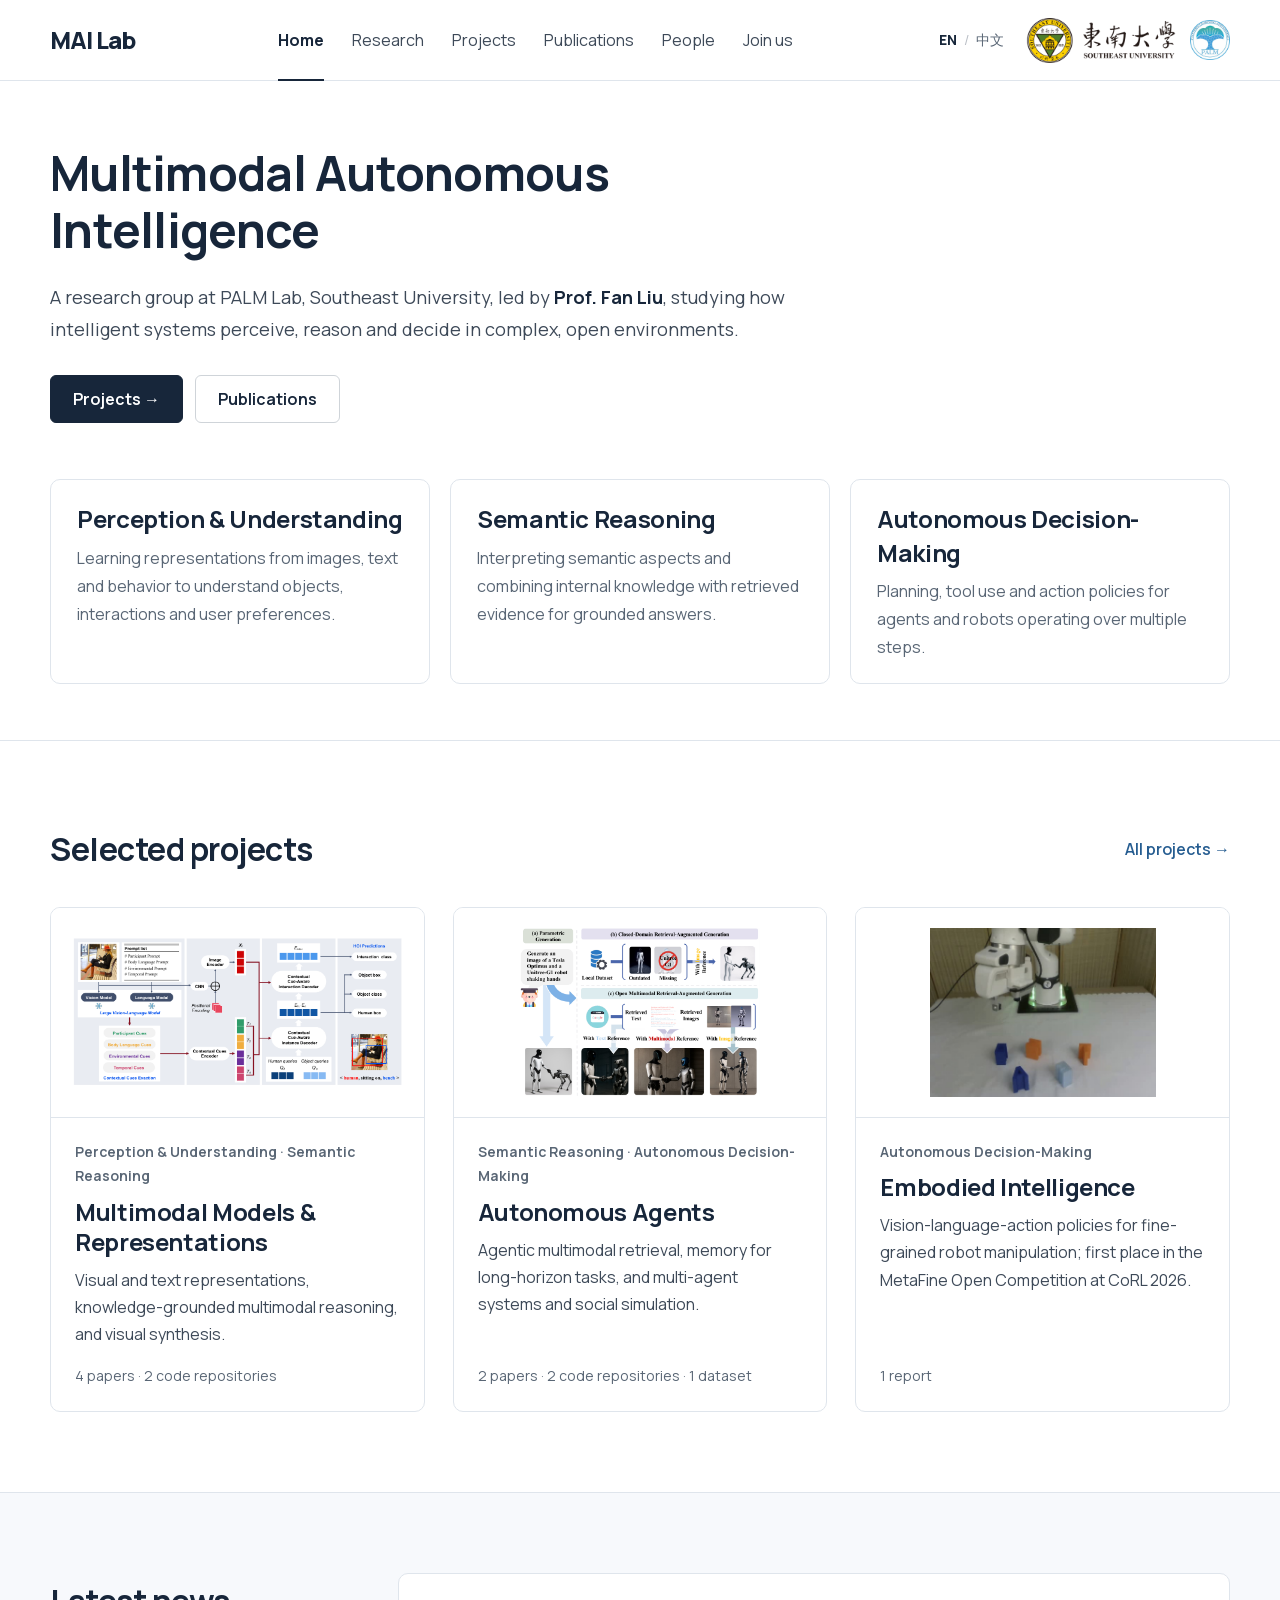
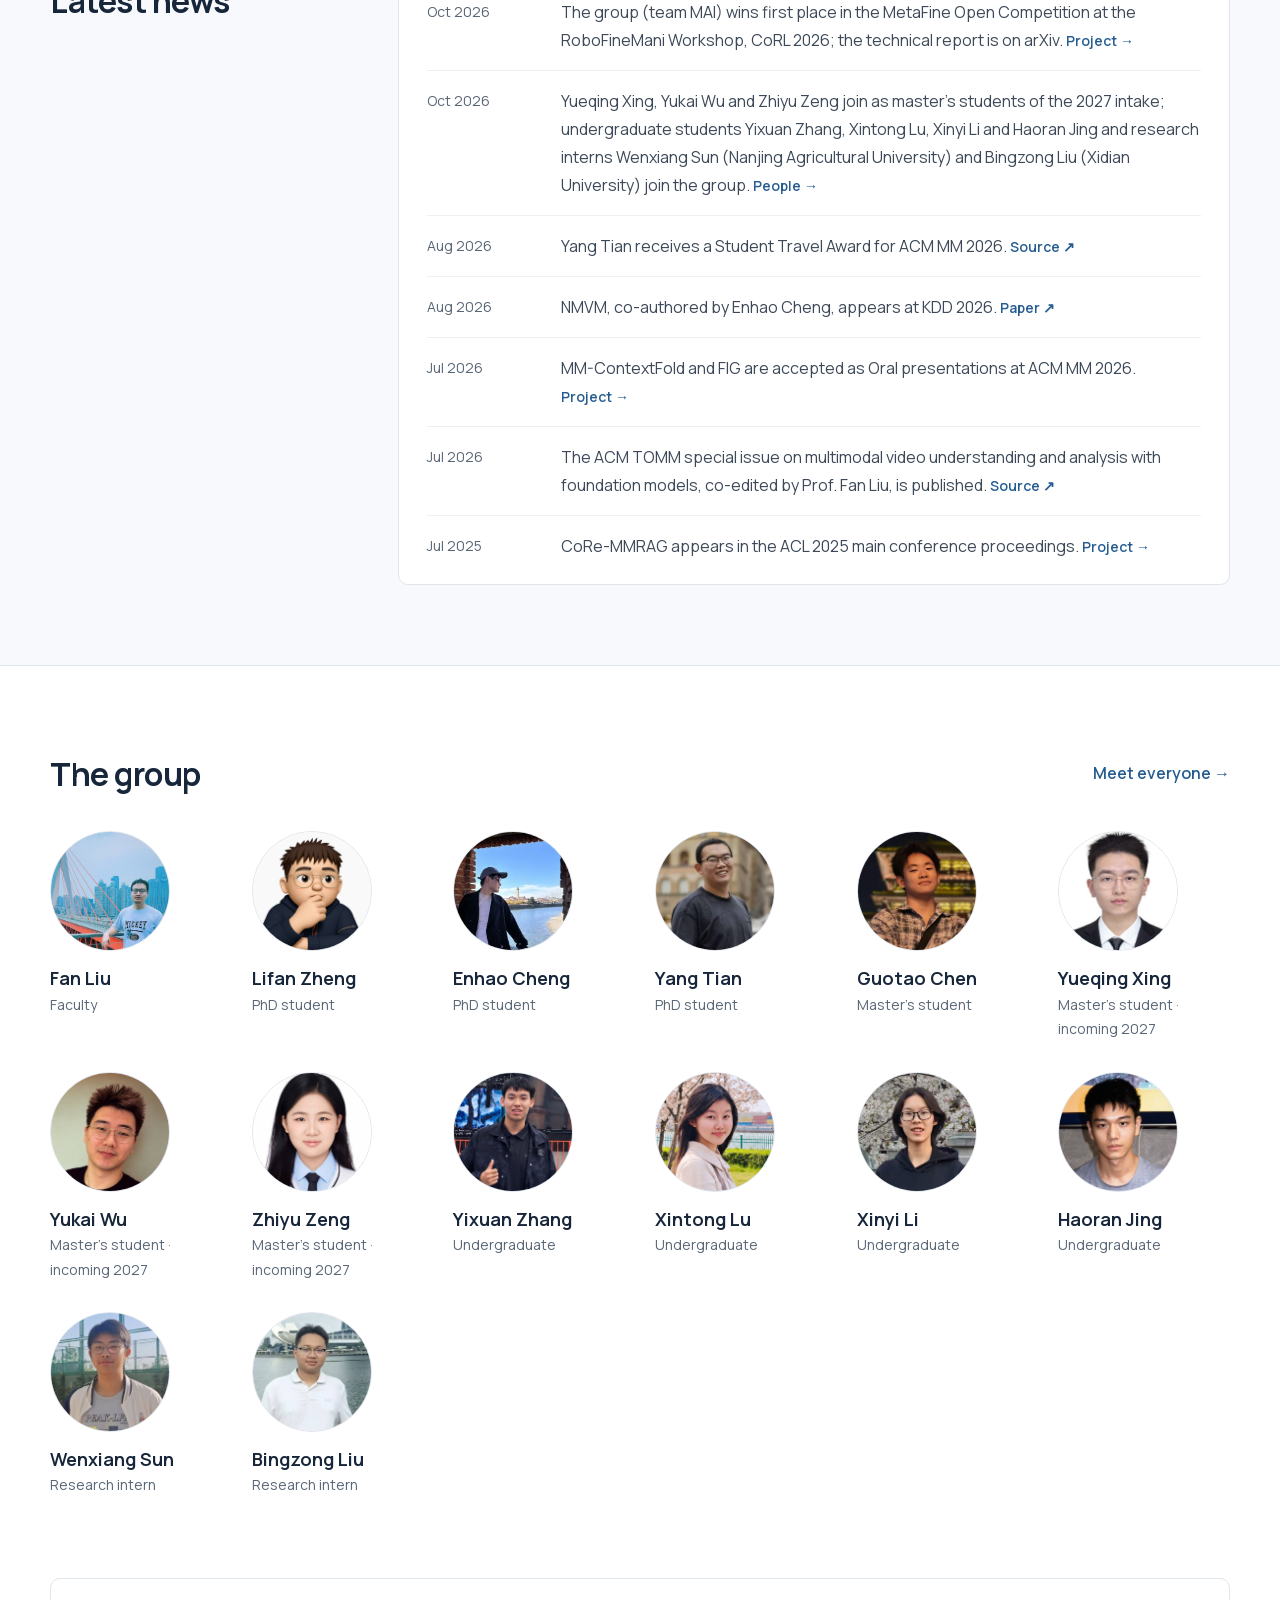
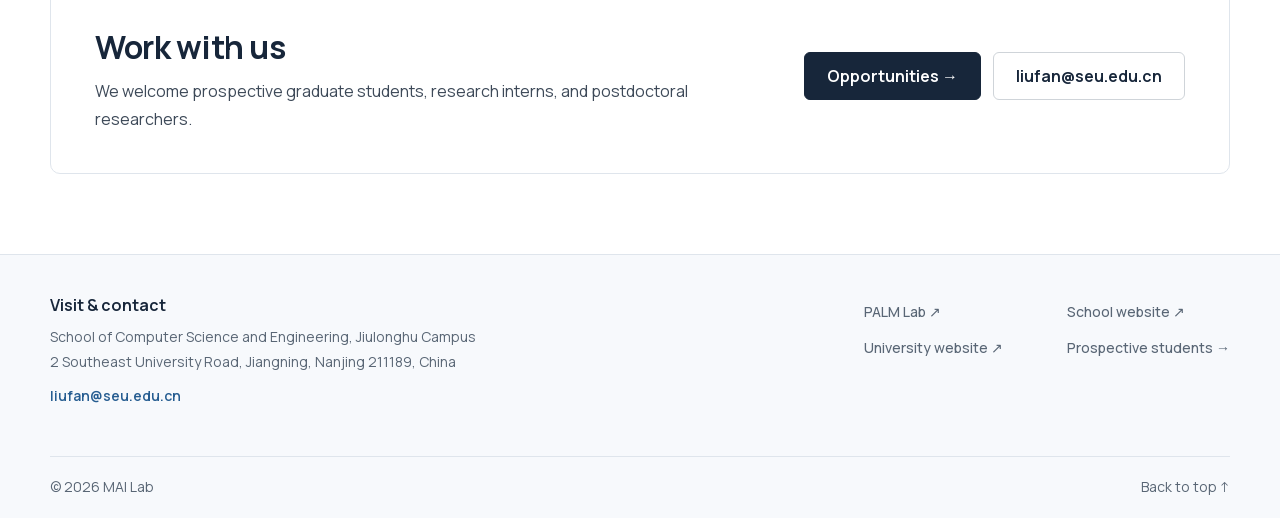
==== commit e0e88bcb: "Use MAI Lab as the website name" ====
--- a/index.html
+++ b/index.html
@@ -3,10 +3,10 @@
   <head>
     <meta charset="UTF-8" />
     <meta name="viewport" content="width=device-width, initial-scale=1" />
-    <title>Multimodal Autonomous Intelligence · MAI Group</title>
+    <title>Multimodal Autonomous Intelligence · MAI Lab</title>
     <meta name="description" content="Multimodal Autonomous Intelligence at PALM Lab, Southeast University. Research, projects, publications, people, and opportunities with Prof. Fan Liu." />
     <meta name="theme-color" content="#ffffff" />
-    <meta property="og:title" content="Multimodal Autonomous Intelligence · MAI Group" />
+    <meta property="og:title" content="Multimodal Autonomous Intelligence · MAI Lab" />
     <meta property="og:description" content="Multimodal Autonomous Intelligence at Southeast University" />
     <link rel="icon" href="assets/favicon.svg" type="image/svg+xml" />
     <link rel="stylesheet" href="assets/fonts.css" />
@@ -19,7 +19,7 @@
     <a data-en="Skip to content" data-zh="跳转到正文" href="#main" class="skip-link">Skip to content</a>
     <header class="site-header">
       <div class="container header-inner">
-        <a href="index.html" class="brand" aria-label="MAI Group home">MAI Group<span class="brand-dot" aria-hidden="true">.</span></a>
+        <a href="index.html" class="brand" aria-label="MAI Lab home">MAI Lab</a>
         <nav class="main-nav" id="main-nav" aria-label="Main navigation">
           <a data-en="Home" data-zh="首页" href="index.html" class="active" aria-current="page">Home</a>
           <a data-en="Research" data-zh="研究方向" href="research.html">Research</a>
@@ -221,7 +221,7 @@
         </div>
       </div>
       <div class="container footer-bottom">
-        <p>© <span id="current-year">2026</span> MAI Group</p>
+        <p>© <span id="current-year">2026</span> MAI Lab</p>
         <a data-en="Back to top ↑" data-zh="返回顶部 ↑" href="#">Back to top ↑</a>
       </div>
     </footer>
--- a/style.css
+++ b/style.css
@@ -78,7 +78,6 @@
 .header-inner { position: relative; display: flex; align-items: center; gap: 32px; height: 80px; }
 .brand { color: var(--ink); font-size: var(--text-card); letter-spacing: -0.04em; font-weight: 800; white-space: nowrap; }
 .brand:hover { text-decoration: none; color: var(--accent); }
-.brand-dot { color: var(--accent); }
 .main-nav { display: flex; align-items: center; gap: 28px; flex: 1; justify-content: center; height: 100%; }
 .main-nav a { position: relative; display: flex; align-items: center; height: 100%; color: var(--body); font-size: var(--text-base); }
 .main-nav a:hover { color: var(--ink); text-decoration: none; }
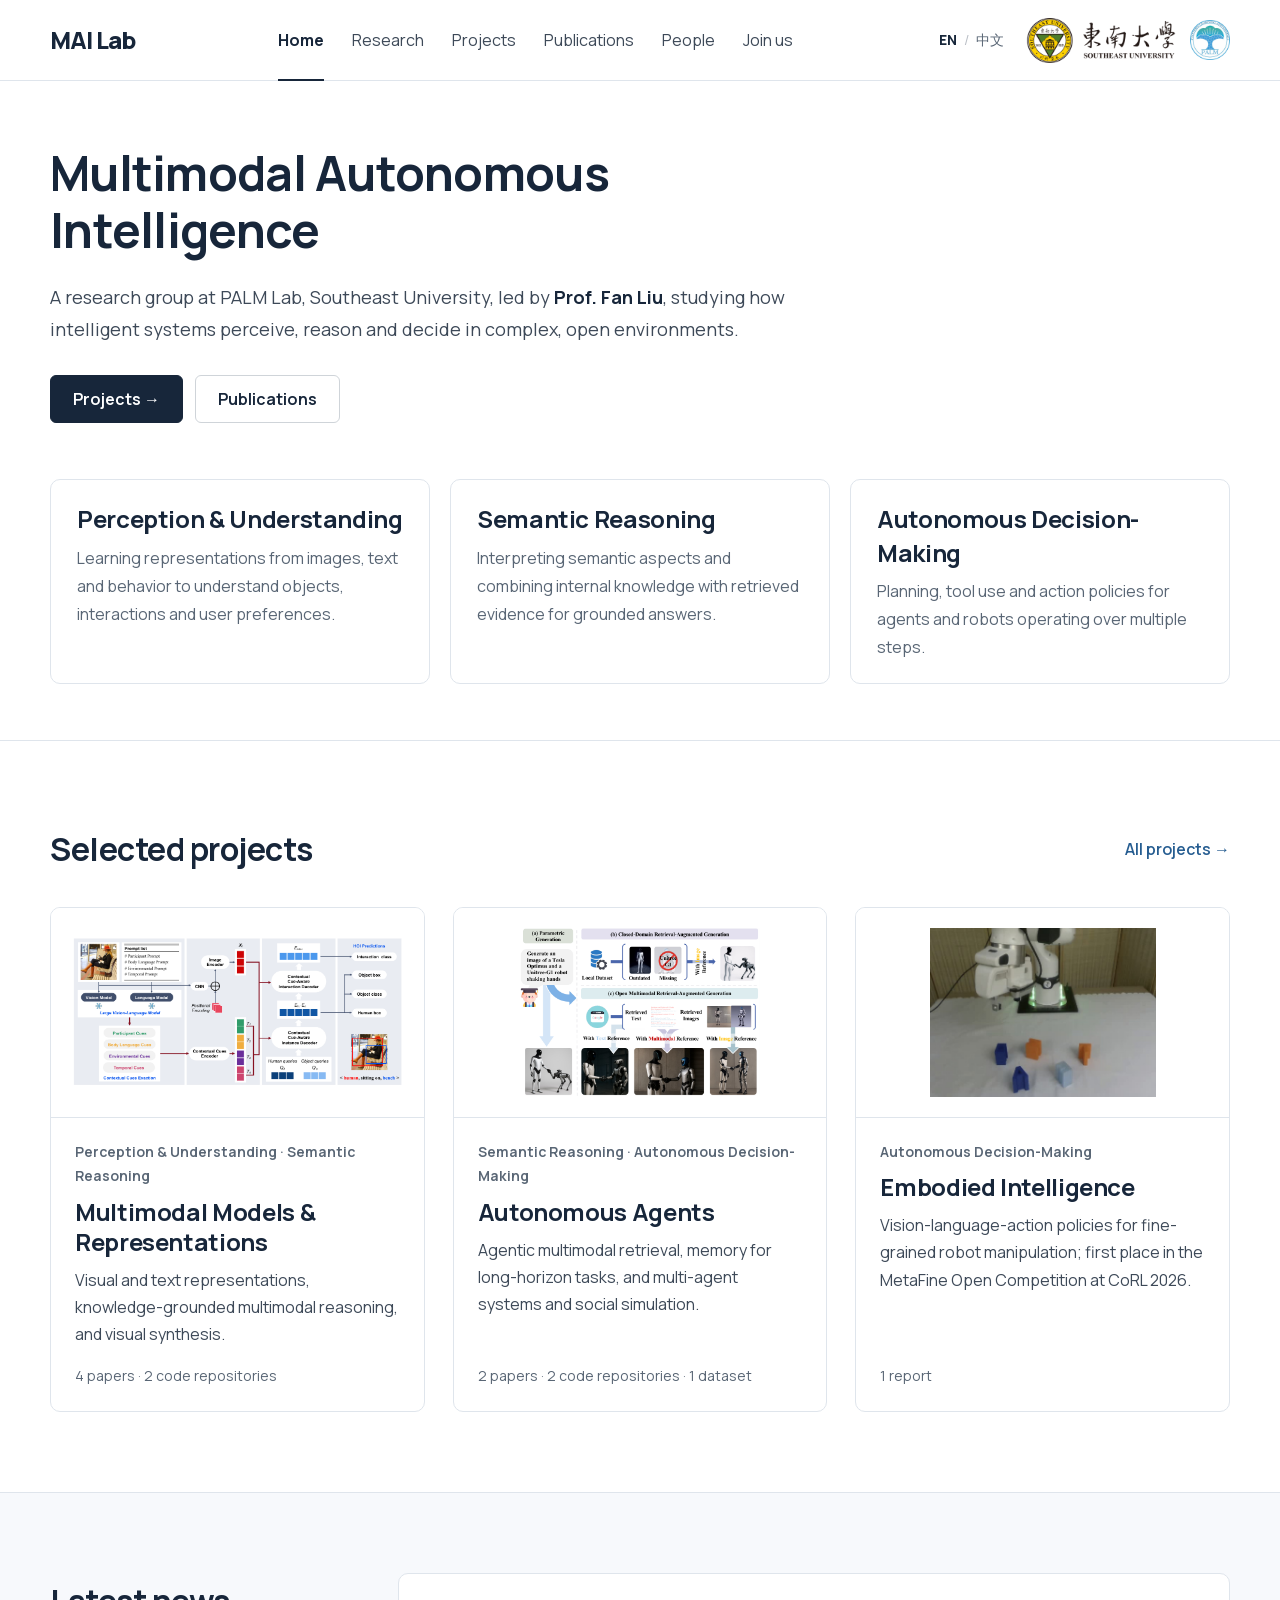
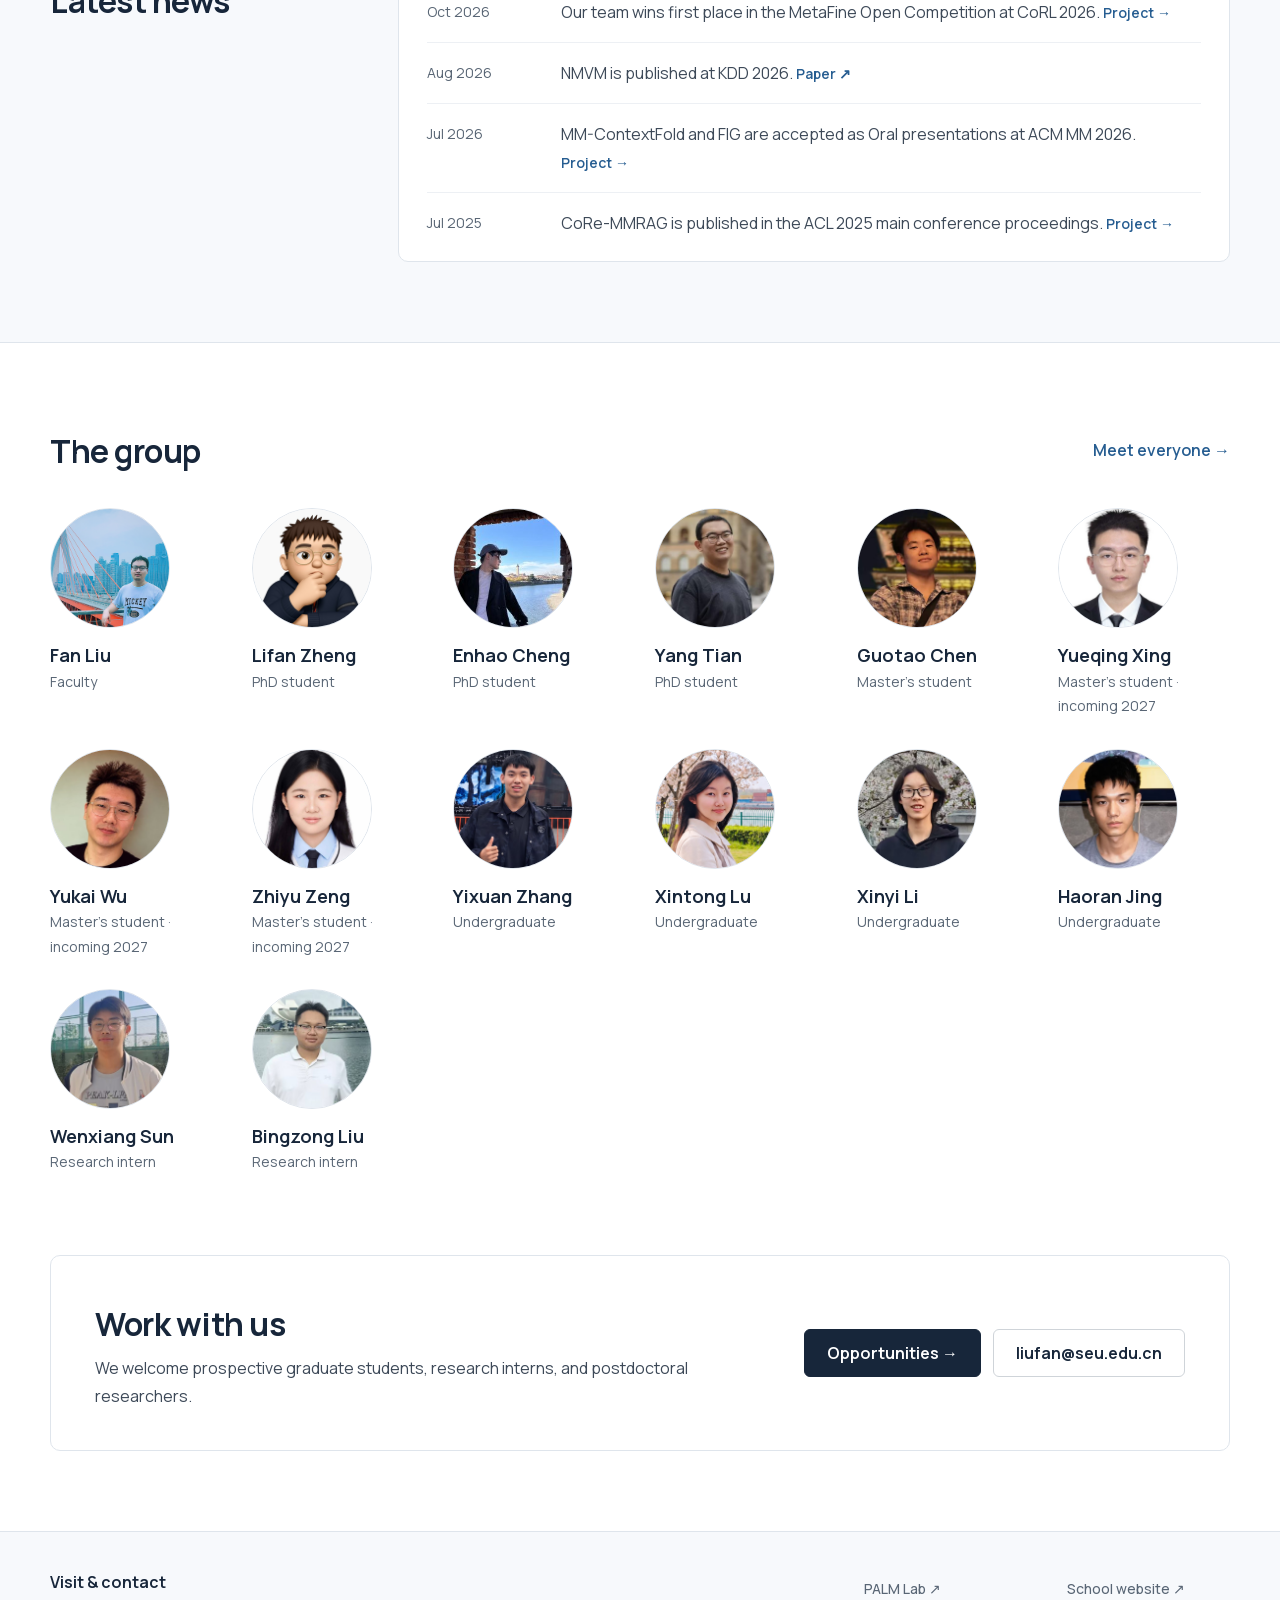
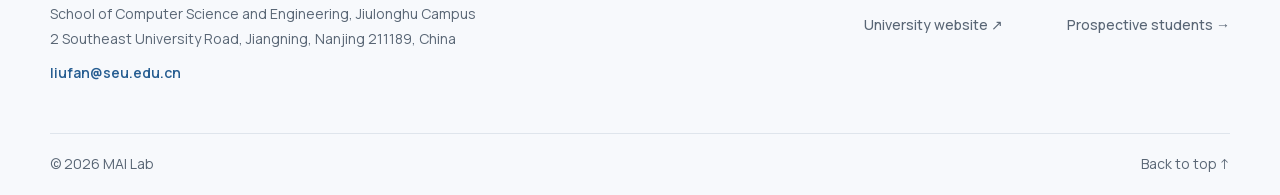
==== commit 65380781: "Keep recent major research news on the homepage" ====
--- a/index.html
+++ b/index.html
@@ -77,31 +77,19 @@
           <div class="card news-list">
           <article>
             <time data-en="Oct 2026" data-zh="2026 年 10 月" datetime="2026-10">Oct 2026</time>
-            <p><span data-en="The group (team MAI) wins first place in the MetaFine Open Competition at the RoboFineMani Workshop, CoRL 2026; the technical report is on arXiv." data-zh="团队（MAI）获 CoRL 2026 RoboFineMani Workshop MetaFine 公开赛第一名，技术报告已发布于 arXiv。">The group (team MAI) wins first place in the MetaFine Open Competition at the RoboFineMani Workshop, CoRL 2026; the technical report is on arXiv.</span> <a data-en="Project →" data-zh="所属项目 →" href="project.html?id=embodied-intelligence" class="inline-link">Project →</a></p>
-          </article>
-          <article>
-            <time data-en="Oct 2026" data-zh="2026 年 10 月" datetime="2026-10">Oct 2026</time>
-            <p><span data-en="Yueqing Xing, Yukai Wu and Zhiyu Zeng join as master's students of the 2027 intake; undergraduate students Yixuan Zhang, Xintong Lu, Xinyi Li and Haoran Jing and research interns Wenxiang Sun (Nanjing Agricultural University) and Bingzong Liu (Xidian University) join the group." data-zh="邢越卿、吴钰恺、曾沚玉作为 2027 级硕士生加入；本科生张奕轩、卢欣童、李欣怡、景浩然，科研实习生孙文翔（南京农业大学）、刘秉宗（西安电子科技大学）加入课题组。">Yueqing Xing, Yukai Wu and Zhiyu Zeng join as master's students of the 2027 intake; undergraduate students Yixuan Zhang, Xintong Lu, Xinyi Li and Haoran Jing and research interns Wenxiang Sun (Nanjing Agricultural University) and Bingzong Liu (Xidian University) join the group.</span> <a data-en="People →" data-zh="查看团队 →" href="people.html#masters" class="inline-link">People →</a></p>
+            <p><span data-en="Our team wins first place in the MetaFine Open Competition at CoRL 2026." data-zh="团队获 CoRL 2026 MetaFine 公开赛第一名。">Our team wins first place in the MetaFine Open Competition at CoRL 2026.</span> <a data-en="Project →" data-zh="所属项目 →" href="project.html?id=embodied-intelligence" class="inline-link">Project →</a></p>
           </article>
           <article>
             <time data-en="Aug 2026" data-zh="2026 年 8 月" datetime="2026-08">Aug 2026</time>
-            <p><span data-en="Yang Tian receives a Student Travel Award for ACM MM 2026." data-zh="田阳获 ACM MM 2026 学生旅行资助。">Yang Tian receives a Student Travel Award for ACM MM 2026.</span> <a data-en="Source ↗" data-zh="来源 ↗" href="https://tyangjn.github.io/" class="inline-link" target="_blank" rel="noopener noreferrer">Source ↗</a></p>
-          </article>
-          <article>
-            <time data-en="Aug 2026" data-zh="2026 年 8 月" datetime="2026-08">Aug 2026</time>
-            <p><span data-en="NMVM, co-authored by Enhao Cheng, appears at KDD 2026." data-zh="程恩浩与合作者的 NMVM 发表于 KDD 2026。">NMVM, co-authored by Enhao Cheng, appears at KDD 2026.</span> <a data-en="Paper ↗" data-zh="论文 ↗" href="https://doi.org/10.1145/3770855.3817827" class="inline-link" target="_blank" rel="noopener noreferrer">Paper ↗</a></p>
+            <p><span data-en="NMVM is published at KDD 2026." data-zh="NMVM 发表于 KDD 2026。">NMVM is published at KDD 2026.</span> <a data-en="Paper ↗" data-zh="论文 ↗" href="https://doi.org/10.1145/3770855.3817827" class="inline-link" target="_blank" rel="noopener noreferrer">Paper ↗</a></p>
           </article>
           <article>
             <time data-en="Jul 2026" data-zh="2026 年 7 月" datetime="2026-07">Jul 2026</time>
             <p><span data-en="MM-ContextFold and FIG are accepted as Oral presentations at ACM MM 2026." data-zh="MM-ContextFold 与 FIG 被 ACM MM 2026 录用为 Oral。">MM-ContextFold and FIG are accepted as Oral presentations at ACM MM 2026.</span> <a data-en="Project →" data-zh="所属项目 →" href="project.html?id=autonomous-agents" class="inline-link">Project →</a></p>
           </article>
           <article>
-            <time data-en="Jul 2026" data-zh="2026 年 7 月" datetime="2026-07">Jul 2026</time>
-            <p><span data-en="The ACM TOMM special issue on multimodal video understanding and analysis with foundation models, co-edited by Prof. Fan Liu, is published." data-zh="刘帆教授参与客座编辑的 ACM TOMM 专刊（基础模型驱动的多模态视频理解与分析）出版。">The ACM TOMM special issue on multimodal video understanding and analysis with foundation models, co-edited by Prof. Fan Liu, is published.</span> <a data-en="Source ↗" data-zh="来源 ↗" href="https://doi.org/10.1145/3801571" class="inline-link" target="_blank" rel="noopener noreferrer">Source ↗</a></p>
-          </article>
-          <article>
             <time data-en="Jul 2025" data-zh="2025 年 7 月" datetime="2025-07">Jul 2025</time>
-            <p><span data-en="CoRe-MMRAG appears in the ACL 2025 main conference proceedings." data-zh="CoRe-MMRAG 发表于 ACL 2025 主会。">CoRe-MMRAG appears in the ACL 2025 main conference proceedings.</span> <a data-en="Project →" data-zh="所属项目 →" href="project.html?id=multimodal-models" class="inline-link">Project →</a></p>
+            <p><span data-en="CoRe-MMRAG is published in the ACL 2025 main conference proceedings." data-zh="CoRe-MMRAG 发表于 ACL 2025 主会。">CoRe-MMRAG is published in the ACL 2025 main conference proceedings.</span> <a data-en="Project →" data-zh="所属项目 →" href="project.html?id=multimodal-models" class="inline-link">Project →</a></p>
           </article>
           </div>
         </div>
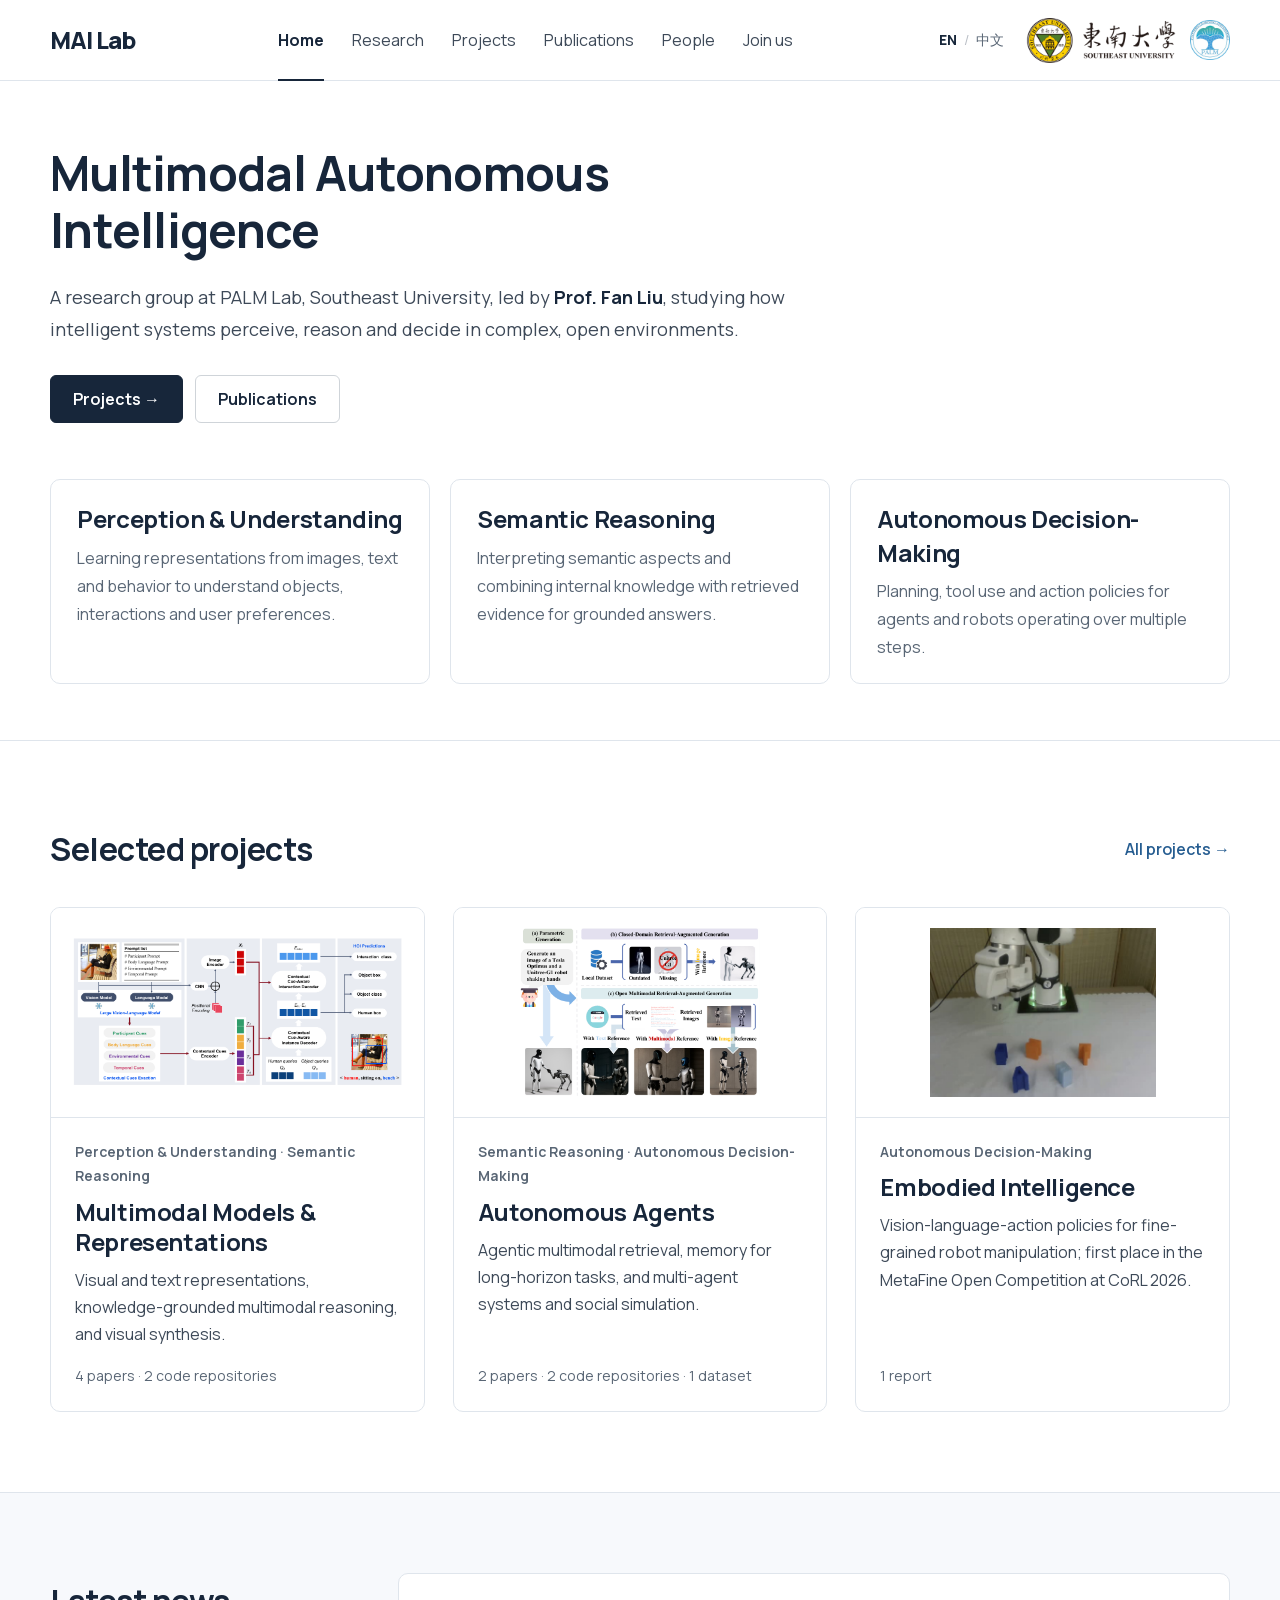
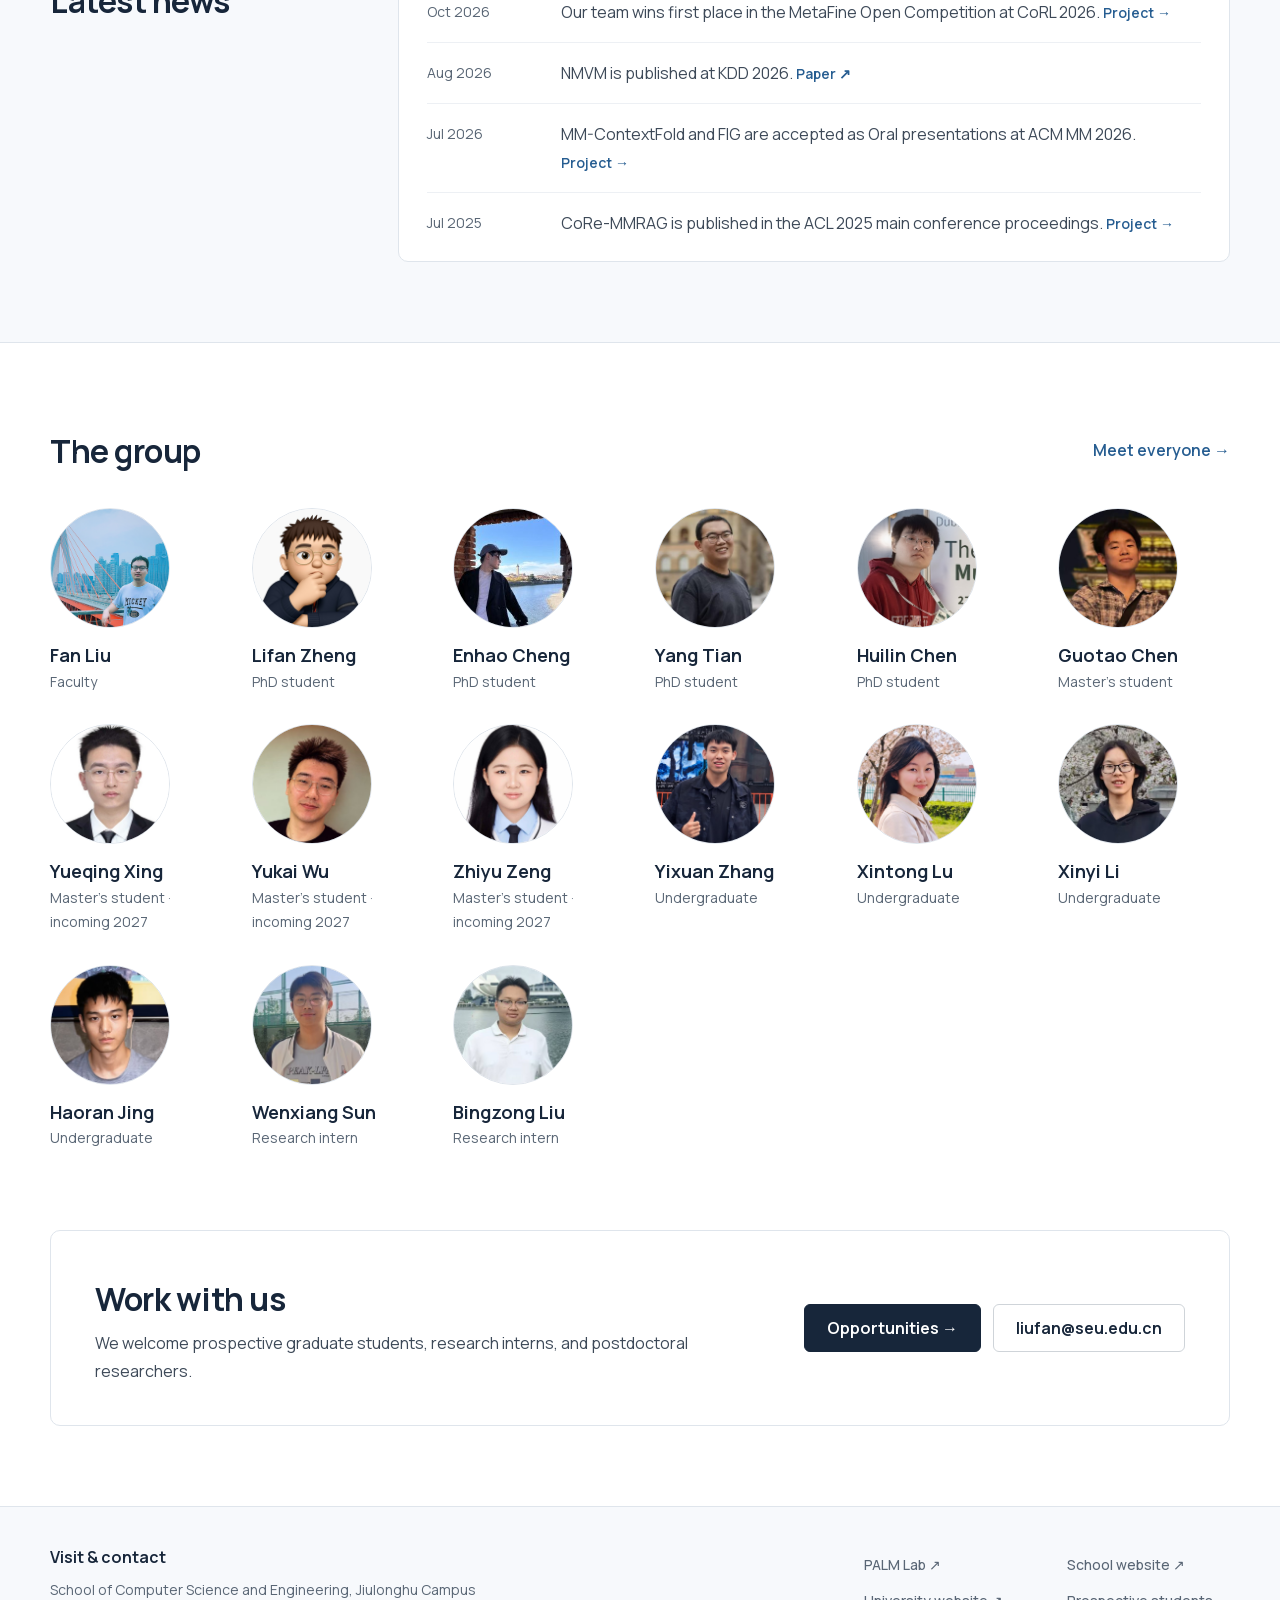
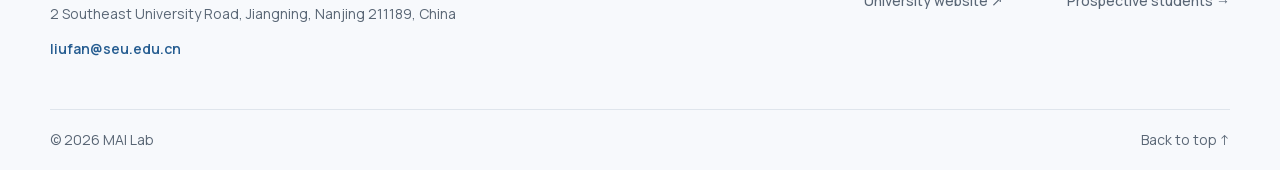
==== commit 4563c9a3: "Update PhD membership and hide the alumni section" ====
--- a/index.html
+++ b/index.html
@@ -124,6 +124,11 @@
             <h3 data-en="Yang Tian" data-zh="田阳">Yang Tian</h3>
             <p data-en="PhD student" data-zh="博士生">PhD student</p>
           </a>
+          <a href="people.html#huilin-chen" class="person-preview">
+            <img src="assets/people/huilin-chen.jpg" alt="Huilin Chen" loading="lazy" decoding="async" />
+            <h3 data-en="Huilin Chen" data-zh="陈慧临">Huilin Chen</h3>
+            <p data-en="PhD student" data-zh="博士生">PhD student</p>
+          </a>
           <a href="people.html#guotao-chen" class="person-preview">
             <img src="assets/people/guotao-chen.jpg" alt="Guotao Chen" loading="lazy" decoding="async" />
             <h3 data-en="Guotao Chen" data-zh="陈国涛">Guotao Chen</h3>
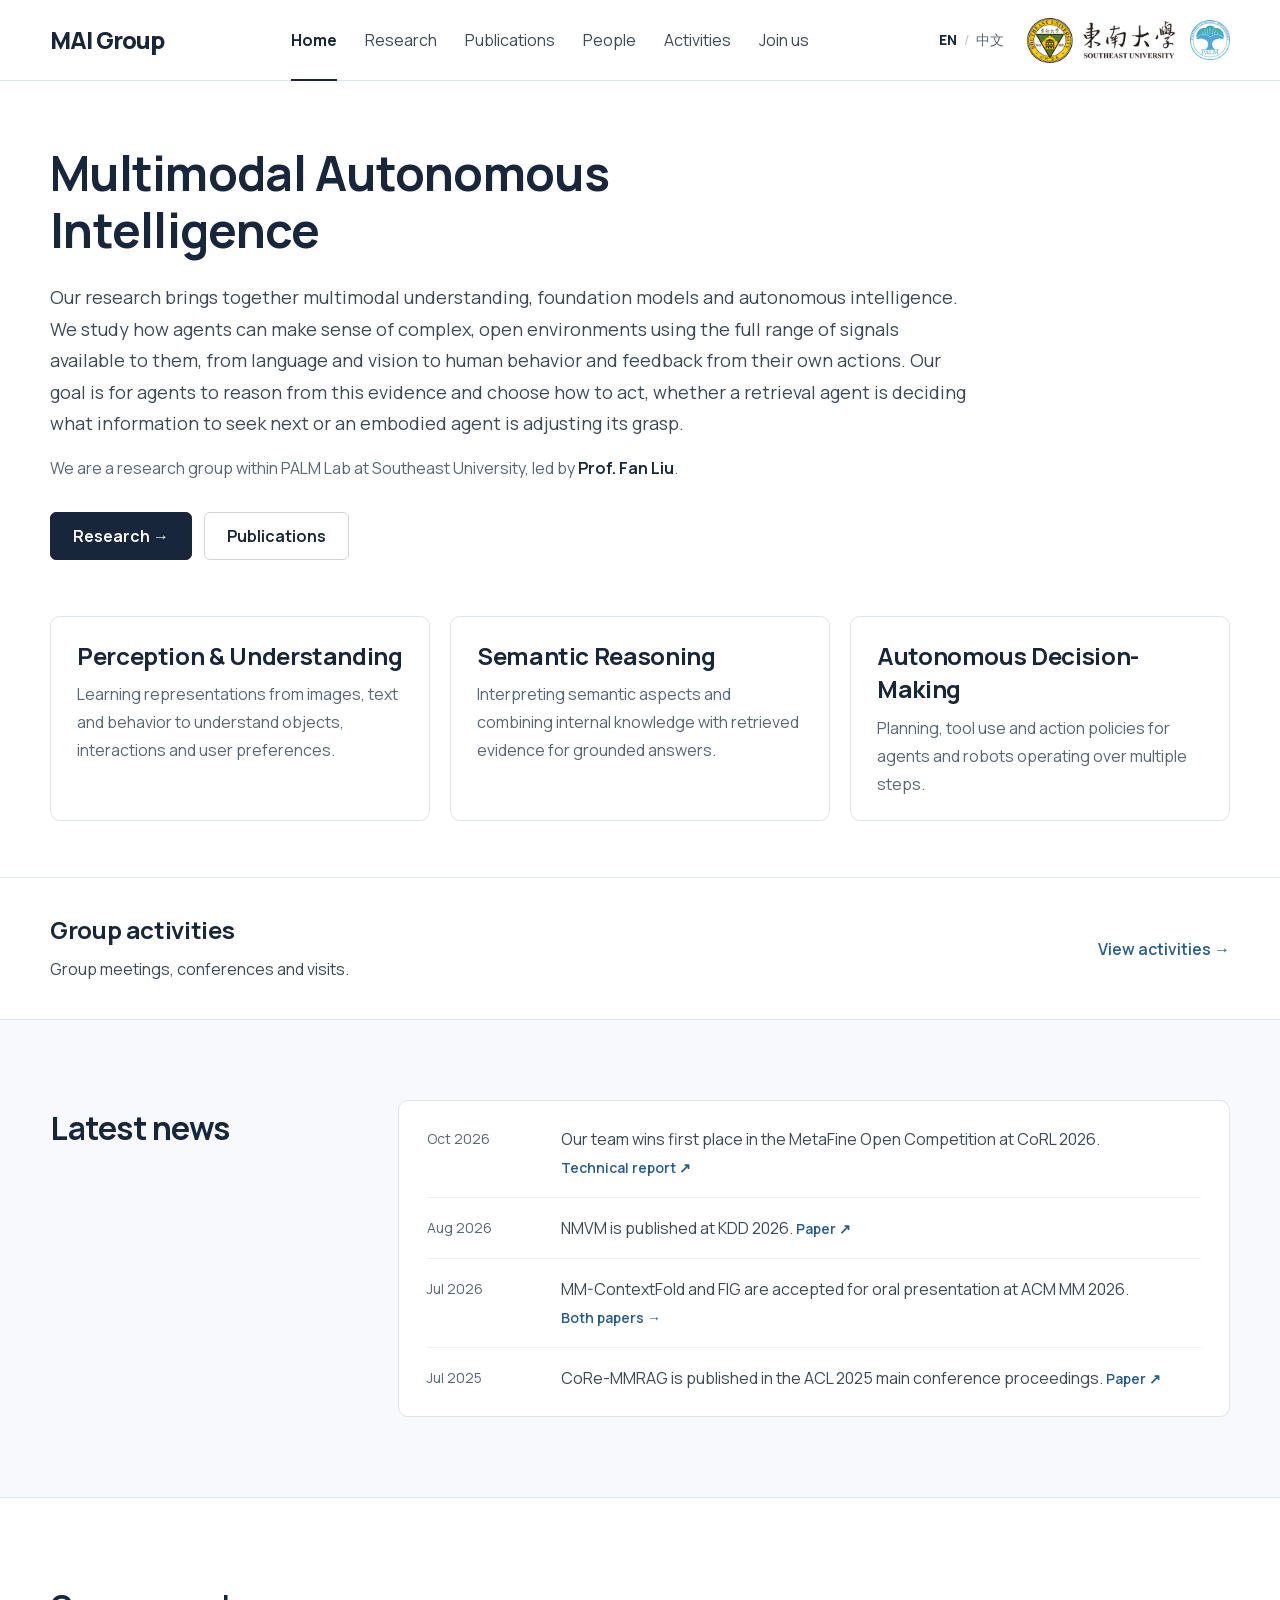
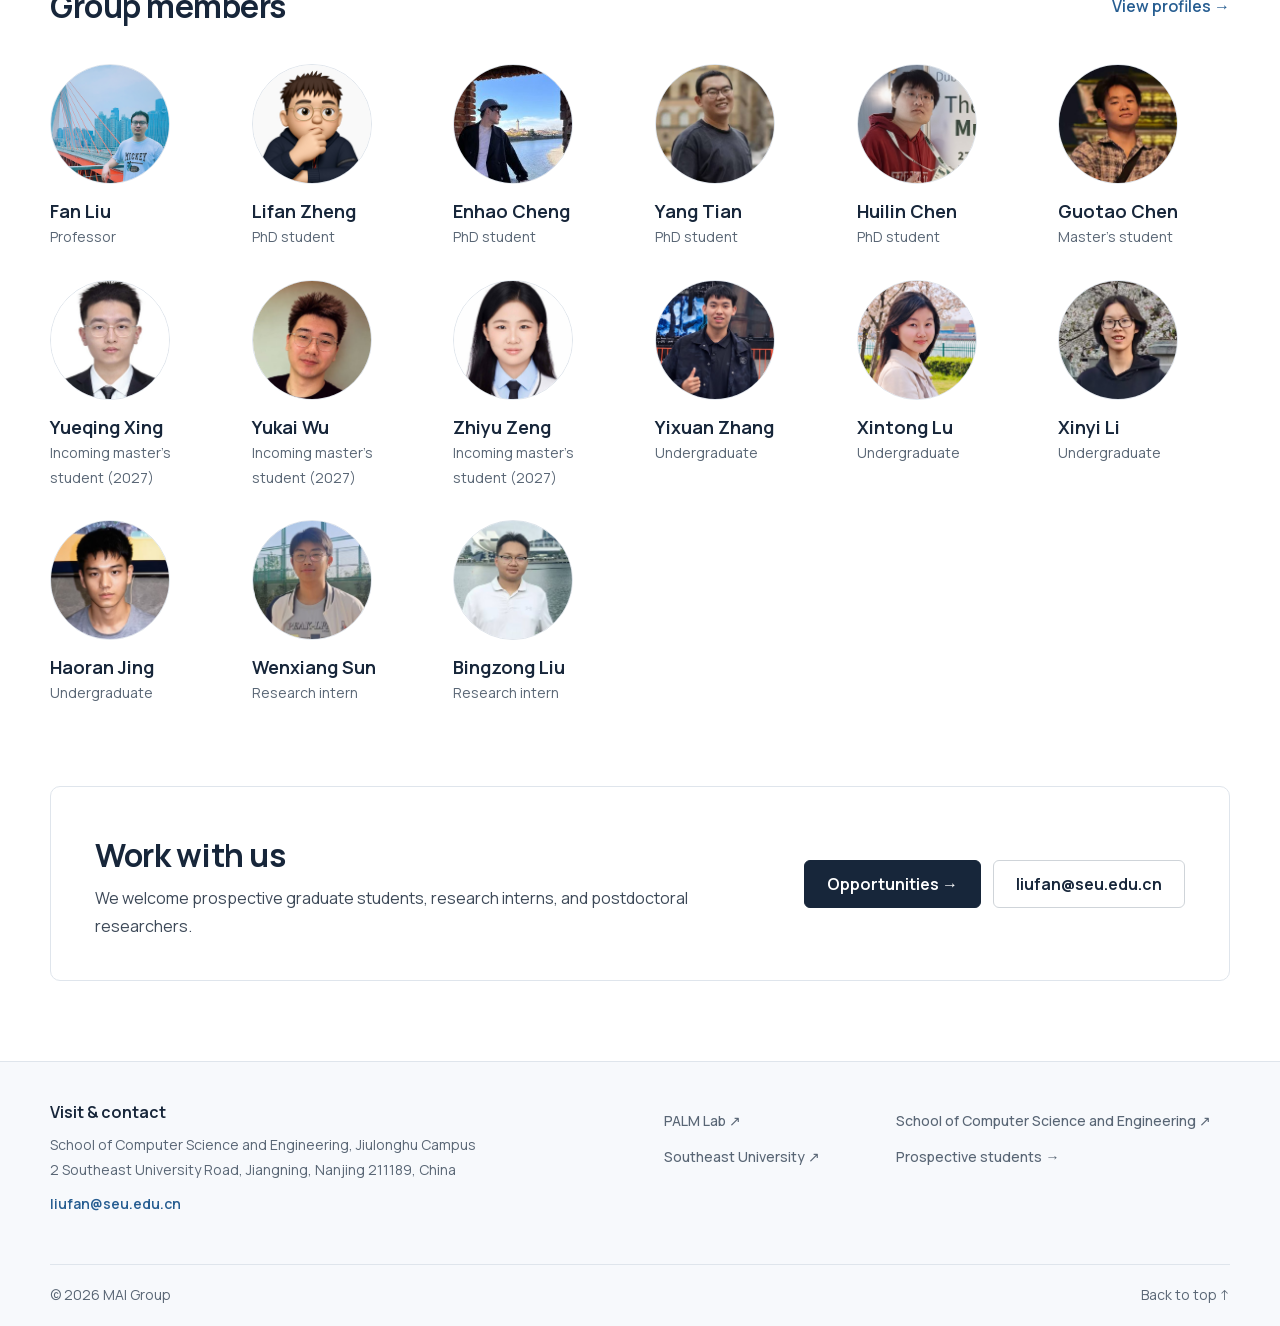
==== commit e033bde8: "Present MAI Group research and replace projects with group activities" ====
--- a/index.html
+++ b/index.html
@@ -3,10 +3,10 @@
   <head>
     <meta charset="UTF-8" />
     <meta name="viewport" content="width=device-width, initial-scale=1" />
-    <title>Multimodal Autonomous Intelligence · MAI Lab</title>
-    <meta name="description" content="Multimodal Autonomous Intelligence at PALM Lab, Southeast University. Research, projects, publications, people, and opportunities with Prof. Fan Liu." />
+    <title>Multimodal Autonomous Intelligence · MAI Group</title>
+    <meta name="description" content="MAI Group studies multimodal perception, semantic reasoning and autonomous decision-making within PALM Lab at Southeast University." />
     <meta name="theme-color" content="#ffffff" />
-    <meta property="og:title" content="Multimodal Autonomous Intelligence · MAI Lab" />
+    <meta property="og:title" content="Multimodal Autonomous Intelligence · MAI Group" />
     <meta property="og:description" content="Multimodal Autonomous Intelligence at Southeast University" />
     <link rel="icon" href="assets/favicon.svg" type="image/svg+xml" />
     <link rel="stylesheet" href="assets/fonts.css" />
@@ -19,13 +19,13 @@
     <a data-en="Skip to content" data-zh="跳转到正文" href="#main" class="skip-link">Skip to content</a>
     <header class="site-header">
       <div class="container header-inner">
-        <a href="index.html" class="brand" aria-label="MAI Lab home">MAI Lab</a>
+        <a href="index.html" class="brand" aria-label="MAI Group home">MAI Group</a>
         <nav class="main-nav" id="main-nav" aria-label="Main navigation">
           <a data-en="Home" data-zh="首页" href="index.html" class="active" aria-current="page">Home</a>
           <a data-en="Research" data-zh="研究方向" href="research.html">Research</a>
-          <a data-en="Projects" data-zh="研究项目" href="projects.html">Projects</a>
           <a data-en="Publications" data-zh="研究成果" href="publications.html">Publications</a>
           <a data-en="People" data-zh="团队" href="people.html">People</a>
+          <a data-en="Activities" data-zh="组内活动" href="activities.html">Activities</a>
           <a data-en="Join us" data-zh="加入我们" href="join.html">Join us</a>
         </nav>
         <div class="header-tools">
@@ -42,9 +42,10 @@
       <section class="hero">
         <div class="container hero-inner">
           <h1 data-en="Multimodal Autonomous Intelligence" data-zh="多模态自主智能" class="display">Multimodal Autonomous Intelligence</h1>
-          <p class="hero-lead"><span data-en="A research group at PALM Lab, Southeast University, led by" data-zh="东南大学 PALM 实验室课题组，由">A research group at PALM Lab, Southeast University, led by</span> <a data-en="Prof. Fan Liu" data-zh="刘帆教授" href="people.html#fan-liu">Prof. Fan Liu</a><span data-en=", studying how intelligent systems perceive, reason and decide in complex, open environments." data-zh="负责，研究智能系统如何在复杂开放环境中感知、推理与决策。">, studying how intelligent systems perceive, reason and decide in complex, open environments.</span></p>
+          <p data-en="Our research brings together multimodal understanding, foundation models and autonomous intelligence. We study how agents can make sense of complex, open environments using the full range of signals available to them, from language and vision to human behavior and feedback from their own actions. Our goal is for agents to reason from this evidence and choose how to act, whether a retrieval agent is deciding what information to seek next or an embodied agent is adjusting its grasp." data-zh="我们研究多模态理解、基础模型与自主智能。在复杂开放环境中，语言、视觉、人的行为和行动反馈，都可能为智能体理解当前情境提供线索。我们从这样的全模态视角研究智能体如何综合证据进行推理，围绕目标自主决定下一步行动，例如在多步检索中判断还需寻找哪些信息，或在具身操作中根据反馈调整抓取动作。" class="hero-lead">Our research brings together multimodal understanding, foundation models and autonomous intelligence. We study how agents can make sense of complex, open environments using the full range of signals available to them, from language and vision to human behavior and feedback from their own actions. Our goal is for agents to reason from this evidence and choose how to act, whether a retrieval agent is deciding what information to seek next or an embodied agent is adjusting its grasp.</p>
+          <p class="group-affiliation"><span data-en="We are a research group within PALM Lab at Southeast University, led by " data-zh="课题组隶属于东南大学 PALM 实验室，由">We are a research group within PALM Lab at Southeast University, led by </span><a data-en="Prof. Fan Liu" data-zh="刘帆教授" href="people.html#fan-liu">Prof. Fan Liu</a><span data-en="." data-zh="负责。">.</span></p>
           <div class="hero-actions">
-            <a data-en="Projects →" data-zh="研究项目 →" href="projects.html" class="button">Projects →</a>
+            <a data-en="Research →" data-zh="研究方向 →" href="research.html" class="button">Research →</a>
             <a data-en="Publications" data-zh="研究成果" href="publications.html" class="button secondary">Publications</a>
           </div>
             <ul class="pillars">
@@ -54,16 +55,13 @@
             </ul>
         </div>
       </section>
-      <section class="section" id="projects">
-        <div class="container">
-          <div class="section-head">
-            <div>
-
-              <h2 data-en="Selected projects" data-zh="代表项目" class="display">Selected projects</h2>
-            </div>
-            <a data-en="All projects →" data-zh="全部项目 →" href="projects.html" class="text-link">All projects →</a>
-          </div>
-          <div class="card-grid three" id="featured-projects" data-limit="3"></div>
+      <section class="activity-brief" id="activities">
+        <div class="container section-head">
+          <div>
+            <h2 data-en="Group activities" data-zh="组内活动" class="display">Group activities</h2>
+            <p data-en="Group meetings, conferences and visits." data-zh="组会、学术会议与交流访问。" class="lead">Group meetings, conferences and visits.</p>
+          </div>
+          <a data-en="View activities →" data-zh="查看活动 →" href="activities.html" class="text-link">View activities →</a>
         </div>
       </section>
       <section class="section alt" id="news">
@@ -77,7 +75,7 @@
           <div class="card news-list">
           <article>
             <time data-en="Oct 2026" data-zh="2026 年 10 月" datetime="2026-10">Oct 2026</time>
-            <p><span data-en="Our team wins first place in the MetaFine Open Competition at CoRL 2026." data-zh="团队获 CoRL 2026 MetaFine 公开赛第一名。">Our team wins first place in the MetaFine Open Competition at CoRL 2026.</span> <a data-en="Project →" data-zh="所属项目 →" href="project.html?id=embodied-intelligence" class="inline-link">Project →</a></p>
+            <p><span data-en="Our team wins first place in the MetaFine Open Competition at CoRL 2026." data-zh="团队获 CoRL 2026 MetaFine 公开赛第一名。">Our team wins first place in the MetaFine Open Competition at CoRL 2026.</span> <a data-en="Technical report ↗" data-zh="技术报告 ↗" href="https://arxiv.org/abs/2610.36765" class="inline-link" target="_blank" rel="noopener noreferrer">Technical report ↗</a></p>
           </article>
           <article>
             <time data-en="Aug 2026" data-zh="2026 年 8 月" datetime="2026-08">Aug 2026</time>
@@ -85,11 +83,11 @@
           </article>
           <article>
             <time data-en="Jul 2026" data-zh="2026 年 7 月" datetime="2026-07">Jul 2026</time>
-            <p><span data-en="MM-ContextFold and FIG are accepted as Oral presentations at ACM MM 2026." data-zh="MM-ContextFold 与 FIG 被 ACM MM 2026 录用为 Oral。">MM-ContextFold and FIG are accepted as Oral presentations at ACM MM 2026.</span> <a data-en="Project →" data-zh="所属项目 →" href="project.html?id=autonomous-agents" class="inline-link">Project →</a></p>
+            <p><span data-en="MM-ContextFold and FIG are accepted for oral presentation at ACM MM 2026." data-zh="MM-ContextFold 与 FIG 被 ACM MM 2026 录用为口头报告。">MM-ContextFold and FIG are accepted for oral presentation at ACM MM 2026.</span> <a data-en="Both papers →" data-zh="两篇论文 →" href="publications.html?q=ACM%20MM%202026" class="inline-link">Both papers →</a></p>
           </article>
           <article>
             <time data-en="Jul 2025" data-zh="2025 年 7 月" datetime="2025-07">Jul 2025</time>
-            <p><span data-en="CoRe-MMRAG is published in the ACL 2025 main conference proceedings." data-zh="CoRe-MMRAG 发表于 ACL 2025 主会。">CoRe-MMRAG is published in the ACL 2025 main conference proceedings.</span> <a data-en="Project →" data-zh="所属项目 →" href="project.html?id=multimodal-models" class="inline-link">Project →</a></p>
+            <p><span data-en="CoRe-MMRAG is published in the ACL 2025 main conference proceedings." data-zh="CoRe-MMRAG 发表于 ACL 2025 主会。">CoRe-MMRAG is published in the ACL 2025 main conference proceedings.</span> <a data-en="Paper ↗" data-zh="论文 ↗" href="https://aclanthology.org/2025.acl-long.1583/" class="inline-link" target="_blank" rel="noopener noreferrer">Paper ↗</a></p>
           </article>
           </div>
         </div>
@@ -99,83 +97,83 @@
           <div class="section-head">
             <div>
 
-              <h2 data-en="The group" data-zh="团队成员" class="display">The group</h2>
-            </div>
-            <a data-en="Meet everyone →" data-zh="查看团队 →" href="people.html" class="text-link">Meet everyone →</a>
+              <h2 data-en="Group members" data-zh="团队成员" class="display">Group members</h2>
+            </div>
+            <a data-en="View profiles →" data-zh="成员详情 →" href="people.html" class="text-link">View profiles →</a>
           </div>
           <div class="people-preview">
           <a href="people.html#fan-liu" class="person-preview">
-            <img src="assets/fan-liu-official.png" alt="Fan Liu" loading="lazy" decoding="async" />
+            <img src="assets/fan-liu-official.png" alt="" loading="lazy" decoding="async" />
             <h3 data-en="Fan Liu" data-zh="刘帆">Fan Liu</h3>
-            <p data-en="Faculty" data-zh="教师">Faculty</p>
+            <p data-en="Professor" data-zh="教授">Professor</p>
           </a>
           <a href="people.html#lifan-zheng" class="person-preview">
-            <img src="assets/people/lifan-zheng.jpg" alt="Lifan Zheng" loading="lazy" decoding="async" />
+            <img src="assets/people/lifan-zheng.jpg" alt="" loading="lazy" decoding="async" />
             <h3 data-en="Lifan Zheng" data-zh="郑力凡">Lifan Zheng</h3>
             <p data-en="PhD student" data-zh="博士生">PhD student</p>
           </a>
           <a href="people.html#enhao-cheng" class="person-preview">
-            <img src="assets/people/enhao-cheng.jpg" alt="Enhao Cheng" loading="lazy" decoding="async" />
+            <img src="assets/people/enhao-cheng.jpg" alt="" loading="lazy" decoding="async" />
             <h3 data-en="Enhao Cheng" data-zh="程恩浩">Enhao Cheng</h3>
             <p data-en="PhD student" data-zh="博士生">PhD student</p>
           </a>
           <a href="people.html#yang-tian" class="person-preview">
-            <img src="assets/people/yang-tian.jpg" alt="Yang Tian" loading="lazy" decoding="async" />
+            <img src="assets/people/yang-tian.jpg" alt="" loading="lazy" decoding="async" />
             <h3 data-en="Yang Tian" data-zh="田阳">Yang Tian</h3>
             <p data-en="PhD student" data-zh="博士生">PhD student</p>
           </a>
           <a href="people.html#huilin-chen" class="person-preview">
-            <img src="assets/people/huilin-chen.jpg" alt="Huilin Chen" loading="lazy" decoding="async" />
+            <img src="assets/people/huilin-chen.jpg" alt="" loading="lazy" decoding="async" />
             <h3 data-en="Huilin Chen" data-zh="陈慧临">Huilin Chen</h3>
             <p data-en="PhD student" data-zh="博士生">PhD student</p>
           </a>
           <a href="people.html#guotao-chen" class="person-preview">
-            <img src="assets/people/guotao-chen.jpg" alt="Guotao Chen" loading="lazy" decoding="async" />
+            <img src="assets/people/guotao-chen.jpg" alt="" loading="lazy" decoding="async" />
             <h3 data-en="Guotao Chen" data-zh="陈国涛">Guotao Chen</h3>
             <p data-en="Master's student" data-zh="硕士生">Master's student</p>
           </a>
           <a href="people.html#yueqing-xing" class="person-preview">
-            <img src="assets/people/yueqing-xing.jpg" alt="Yueqing Xing" loading="lazy" decoding="async" />
+            <img src="assets/people/yueqing-xing.jpg" alt="" loading="lazy" decoding="async" />
             <h3 data-en="Yueqing Xing" data-zh="邢越卿">Yueqing Xing</h3>
-            <p data-en="Master's student · incoming 2027" data-zh="2027 级硕士生（待入学）">Master's student · incoming 2027</p>
+            <p data-en="Incoming master's student (2027)" data-zh="2027 级硕士生（待入学）">Incoming master's student (2027)</p>
           </a>
           <a href="people.html#yukai-wu" class="person-preview">
-            <img src="assets/people/yukai-wu.jpg" alt="Yukai Wu" loading="lazy" decoding="async" />
+            <img src="assets/people/yukai-wu.jpg" alt="" loading="lazy" decoding="async" />
             <h3 data-en="Yukai Wu" data-zh="吴钰恺">Yukai Wu</h3>
-            <p data-en="Master's student · incoming 2027" data-zh="2027 级硕士生（待入学）">Master's student · incoming 2027</p>
+            <p data-en="Incoming master's student (2027)" data-zh="2027 级硕士生（待入学）">Incoming master's student (2027)</p>
           </a>
           <a href="people.html#zhiyu-zeng" class="person-preview">
-            <img src="assets/people/zhiyu-zeng.jpg" alt="Zhiyu Zeng" loading="lazy" decoding="async" />
+            <img src="assets/people/zhiyu-zeng.jpg" alt="" loading="lazy" decoding="async" />
             <h3 data-en="Zhiyu Zeng" data-zh="曾沚玉">Zhiyu Zeng</h3>
-            <p data-en="Master's student · incoming 2027" data-zh="2027 级硕士生（待入学）">Master's student · incoming 2027</p>
+            <p data-en="Incoming master's student (2027)" data-zh="2027 级硕士生（待入学）">Incoming master's student (2027)</p>
           </a>
           <a href="people.html#yixuan-zhang" class="person-preview">
-            <img src="assets/people/yixuan-zhang.jpg" alt="Yixuan Zhang" loading="lazy" decoding="async" />
+            <img src="assets/people/yixuan-zhang.jpg" alt="" loading="lazy" decoding="async" />
             <h3 data-en="Yixuan Zhang" data-zh="张奕轩">Yixuan Zhang</h3>
             <p data-en="Undergraduate" data-zh="本科生">Undergraduate</p>
           </a>
           <a href="people.html#xintong-lu" class="person-preview">
-            <img src="assets/people/xintong-lu.jpg" alt="Xintong Lu" loading="lazy" decoding="async" />
+            <img src="assets/people/xintong-lu.jpg" alt="" loading="lazy" decoding="async" />
             <h3 data-en="Xintong Lu" data-zh="卢欣童">Xintong Lu</h3>
             <p data-en="Undergraduate" data-zh="本科生">Undergraduate</p>
           </a>
           <a href="people.html#xinyi-li" class="person-preview">
-            <img src="assets/people/xinyi-li.jpg" alt="Xinyi Li" loading="lazy" decoding="async" />
+            <img src="assets/people/xinyi-li.jpg" alt="" loading="lazy" decoding="async" />
             <h3 data-en="Xinyi Li" data-zh="李欣怡">Xinyi Li</h3>
             <p data-en="Undergraduate" data-zh="本科生">Undergraduate</p>
           </a>
           <a href="people.html#haoran-jing" class="person-preview">
-            <img src="assets/people/haoran-jing.jpg" alt="Haoran Jing" loading="lazy" decoding="async" />
+            <img src="assets/people/haoran-jing.jpg" alt="" loading="lazy" decoding="async" />
             <h3 data-en="Haoran Jing" data-zh="景浩然">Haoran Jing</h3>
             <p data-en="Undergraduate" data-zh="本科生">Undergraduate</p>
           </a>
           <a href="people.html#wenxiang-sun" class="person-preview">
-            <img src="assets/people/wenxiang-sun.jpg" alt="Wenxiang Sun" loading="lazy" decoding="async" />
+            <img src="assets/people/wenxiang-sun.jpg" alt="" loading="lazy" decoding="async" />
             <h3 data-en="Wenxiang Sun" data-zh="孙文翔">Wenxiang Sun</h3>
             <p data-en="Research intern" data-zh="科研实习生">Research intern</p>
           </a>
           <a href="people.html#bingzong-liu" class="person-preview">
-            <img src="assets/people/bingzong-liu.jpg" alt="Bingzong Liu" loading="lazy" decoding="async" />
+            <img src="assets/people/bingzong-liu.jpg" alt="" loading="lazy" decoding="async" />
             <h3 data-en="Bingzong Liu" data-zh="刘秉宗">Bingzong Liu</h3>
             <p data-en="Research intern" data-zh="科研实习生">Research intern</p>
           </a>
@@ -208,13 +206,13 @@
         </div>
         <div class="footer-links">
           <a data-en="PALM Lab ↗" data-zh="PALM 实验室 ↗" href="https://palm.seu.edu.cn/" class="text-link" target="_blank" rel="noopener noreferrer">PALM Lab ↗</a>
-          <a data-en="School website ↗" data-zh="学院官网 ↗" href="https://cs.seu.edu.cn/" class="text-link" target="_blank" rel="noopener noreferrer">School website ↗</a>
-          <a data-en="University website ↗" data-zh="学校官网 ↗" href="https://www.seu.edu.cn/" class="text-link" target="_blank" rel="noopener noreferrer">University website ↗</a>
+          <a data-en="School of Computer Science and Engineering ↗" data-zh="东南大学计算机科学与工程学院 ↗" href="https://cs.seu.edu.cn/csen/" data-url-en="https://cs.seu.edu.cn/csen/" data-url-zh="https://cs.seu.edu.cn/" class="text-link" target="_blank" rel="noopener noreferrer">School of Computer Science and Engineering ↗</a>
+          <a data-en="Southeast University ↗" data-zh="东南大学 ↗" href="https://www.seu.edu.cn/english/" data-url-en="https://www.seu.edu.cn/english/" data-url-zh="https://www.seu.edu.cn/" class="text-link" target="_blank" rel="noopener noreferrer">Southeast University ↗</a>
           <a data-en="Prospective students →" data-zh="申请与交流 →" href="join.html" class="text-link">Prospective students →</a>
         </div>
       </div>
       <div class="container footer-bottom">
-        <p>© <span id="current-year">2026</span> MAI Lab</p>
+        <p>© <span id="current-year">2026</span> MAI Group</p>
         <a data-en="Back to top ↑" data-zh="返回顶部 ↑" href="#">Back to top ↑</a>
       </div>
     </footer>
--- a/style.css
+++ b/style.css
@@ -71,7 +71,6 @@
 .plain-list a { font-weight: 650; }
 .plain-list span { display: block; font-size: var(--text-small); color: var(--muted); margin-top: 2px; line-height: 1.65; }
 .minor-heading { font-size: var(--text-small); font-weight: 650; letter-spacing: 0; text-transform: none; color: var(--muted); margin: 28px 0 2px; }
-.card-tags { font-size: var(--text-small); font-weight: 650; letter-spacing: 0; text-transform: none; color: var(--muted); }
 
 /* ---------- Header ---------- */
 .site-header { position: sticky; top: 0; z-index: 40; background: rgba(255, 255, 255, 0.97); -webkit-backdrop-filter: blur(10px); backdrop-filter: blur(10px); border-bottom: 1px solid var(--line); }
@@ -99,8 +98,9 @@
 .hero { position: relative; overflow: hidden; background: var(--surface); border-bottom: 1px solid var(--line); }
 .hero-inner { position: relative; padding: 64px 0 56px; }
 .hero h1 { font-size: var(--text-hero); line-height: 1.18; max-width: 800px; margin-top: 0; }
-.hero-lead { font-size: var(--text-lead); line-height: 1.75; color: var(--body); max-width: 760px; margin-top: 24px; }
-.hero-lead a { color: var(--ink); font-weight: 700; }
+.hero-lead { font-size: var(--text-lead); line-height: 1.75; color: var(--body); max-width: 84ch; margin-top: 24px; }
+.group-affiliation { margin-top: 14px; color: var(--muted); font-size: var(--text-base); }
+.group-affiliation a { color: var(--ink); font-weight: 650; }
 .hero-actions { display: flex; flex-wrap: wrap; gap: 12px; margin-top: 30px; }
 .pillars { list-style: none; margin: 56px 0 0; padding: 0; display: grid; grid-template-columns: repeat(3, minmax(0, 1fr)); gap: 20px; }
 .pillars a { display: block; height: 100%; padding: 22px 26px; color: var(--ink); background: rgba(255, 255, 255, 0.86); }
@@ -128,59 +128,24 @@
 /* Contain paper figures without cropping labels or changing their colors. */
 .frame { display: flex; align-items: center; justify-content: center; aspect-ratio: 16 / 9; padding: 20px; background: var(--frame); overflow: hidden; }
 .frame img { width: 100%; height: 100%; object-fit: contain; }
-.frame.is-natural { aspect-ratio: auto; padding: 32px; border-radius: var(--radius); }
-.frame.is-natural img { height: auto; max-height: 560px; }
 a.frame:hover { text-decoration: none; }
-/* Figures sit on white, so their own white backgrounds blend in; project cards give them more room. */
-.project-card .frame { border-bottom: 1px solid var(--line); }
-#project-list .frame { aspect-ratio: 16 / 10; padding: 14px; }
-.frame.is-natural { border: 1px solid var(--line); }
-
-/* ---------- Projects ---------- */
-.card-grid { display: grid; gap: 28px; }
-.card-grid.three { grid-template-columns: repeat(3, minmax(0, 1fr)); }
-.card-grid.two { grid-template-columns: repeat(2, minmax(0, 1fr)); gap: 32px; }
-/* Projects page: frontier topics that are not yet projects. */
-.direction-grid { list-style: none; margin: 0; padding: 0; display: grid; grid-template-columns: repeat(3, minmax(0, 1fr)); gap: 20px; }
-.direction-grid li { padding: 22px 24px; }
-.direction-grid h3 { font-size: var(--text-lead); }
-.direction-grid p { font-size: var(--text-base); line-height: 1.7; color: var(--body); margin-top: 6px; }
-.directions-cta { margin-top: 28px; }
-.project-card { display: flex; flex-direction: column; overflow: hidden; }
-.project-card-body { display: flex; flex-direction: column; flex: 1; padding: 22px 24px 22px; }
-.project-card h3 { font-size: var(--text-card); line-height: 1.25; margin-top: 8px; }
-.project-card h3 a { color: var(--ink); }
-.project-card h3 a:hover { color: var(--accent); text-decoration: none; }
-.card-text { color: var(--body); font-size: var(--text-base); line-height: 1.7; margin-top: 10px; }
-.card-meta { font-size: var(--text-small); color: var(--muted); margin-top: auto; padding-top: 16px; }
-.card-people { font-size: var(--text-small); margin-top: 2px; }
-.card-themes { font-size: var(--text-small); color: var(--accent); margin-top: 10px; line-height: 1.6; }
-.card-people a { font-weight: 600; }
-.funding-note { display: grid; grid-template-columns: 300px minmax(0, 1fr); gap: 48px; align-items: start; }
-.funding-note h2 { font-size: var(--text-section); margin-top: 8px; }
-.funding-note p { color: var(--body); max-width: 680px; }
-.project-detail { padding: 40px 0 72px; max-width: 980px; }
-.breadcrumb { font-size: var(--text-small); font-weight: 600; }
-.project-detail .card-tags { margin-top: 28px; }
-.project-detail h1 { font-size: var(--text-page); line-height: 1.12; margin-top: 10px; }
-.project-lead { font-size: var(--text-lead); line-height: 1.65; color: var(--body); margin-top: 16px; max-width: 820px; }
-.project-facts { font-size: var(--text-small); color: var(--muted); margin-top: 10px; }
-.project-figure { margin: 36px 0 44px; }
-.project-figure figcaption { font-size: var(--text-small); color: var(--muted); margin-top: 12px; }
-.project-block { display: grid; grid-template-columns: 200px minmax(0, 1fr); gap: 40px; border-top: 1px solid var(--line); padding: 30px 0; }
-.project-block h2 { font-size: var(--text-label); }
-.project-block p { color: var(--body); }
-.project-block p + p { margin-top: 12px; }
-.project-block .pub:first-child, .project-block .plain-list li:first-child { padding-top: 0; }
-/* Directions inside a project, each with its own short paper list. */
-.project-theme + .project-theme { margin-top: 30px; }
-.project-theme h3 { font-size: var(--text-lead); color: var(--ink); }
-.project-theme > p { margin-top: 4px; }
-.project-theme .pub-list { margin-top: 12px; }
-.project-theme .theme-ongoing { margin-top: 8px; font-size: var(--text-small); color: var(--muted); }
-.project-not-found { padding: 72px 0; }
-.project-not-found h1 { font-size: var(--text-section); }
-.project-not-found p { margin: 15px 0 25px; color: var(--body); }
+
+/* ---------- Group activities ---------- */
+.activity-brief { padding: 36px 0; }
+.activity-brief .section-head { align-items: center; margin-bottom: 0; }
+.activity-brief h2 { font-size: var(--text-card); margin-top: 0; }
+.activity-brief .lead { margin-top: 4px; }
+body[data-page="activities"] { min-height: 100vh; display: flex; flex-direction: column; }
+body[data-page="activities"] main { flex: 1; }
+.activity-list { padding-block: 40px 64px; }
+.activity-entry { padding-block: 24px; }
+.activity-entry + .activity-entry { border-top: 1px solid var(--line); }
+.activity-entry time, .activity-photos figcaption { font-size: var(--text-small); color: var(--muted); }
+.activity-entry h2 { font-size: var(--text-card); margin: 6px 0 12px; }
+.activity-entry p { max-width: 75ch; }
+.activity-photos { display: grid; grid-template-columns: repeat(auto-fit, minmax(min(100%, 280px), 1fr)); gap: 24px; margin-top: 20px; }
+.activity-photos img { max-height: 480px; object-fit: contain; }
+.activity-photos figcaption { margin-top: 6px; }
 
 /* ---------- Home: news, group, join ---------- */
 .news-grid { display: grid; grid-template-columns: 300px minmax(0, 1fr); gap: 48px; align-items: start; }
@@ -220,13 +185,6 @@
 .framework-meta .loop span[aria-hidden] { color: var(--accent); margin-right: 4px; }
 .framework-meta dt { font-size: var(--text-small); font-weight: 650; letter-spacing: 0; text-transform: none; color: var(--muted); }
 .framework-meta dd { color: var(--body); margin-top: 2px; }
-.framework-note { margin-top: 36px; max-width: 820px; border-left: 3px solid var(--accent); padding: 4px 0 4px 22px; font-size: var(--text-lead); line-height: 1.8; color: var(--body); }
-.timeline { list-style: none; margin: 0; padding: 0; display: grid; grid-template-columns: repeat(4, minmax(0, 1fr)); gap: 24px; }
-.timeline li { padding: 24px 26px; }
-.timeline .eyebrow { display: block; }
-.timeline strong { display: block; font-family: var(--display); font-size: var(--text-label); line-height: 1.3; margin-top: 10px; }
-.timeline p { font-size: var(--text-base); line-height: 1.7; color: var(--body); margin-top: 8px; }
-.timeline .timeline-works { font-size: var(--text-small); color: var(--muted); margin-top: 12px; }
 .area { position: relative; display: grid; grid-template-columns: minmax(0, 0.82fr) minmax(0, 1.18fr); gap: 48px; align-items: start; padding: 72px 0; }
 .area + .area { border-top: 1px solid var(--line); }
 .area h2 { font-size: var(--text-section); margin-top: 10px; }
@@ -315,9 +273,6 @@
 .person-interests { font-size: var(--text-small); color: var(--muted); margin-top: 6px; line-height: 1.65; }
 /* Let interests and affiliations wrap instead of truncating member information. */
 .person-card .person-interests, .person-card .person-institution { overflow-wrap: anywhere; }
-.person-project { font-size: var(--text-small); color: var(--muted); margin-top: 8px; line-height: 1.65; }
-.person-project span { margin-right: 6px; }
-.person-project a { font-weight: 650; }
 .person-info .resource-links { column-gap: 15px; row-gap: 0; margin-top: 6px; }
 .person-year { font-size: var(--text-small); font-weight: 700; color: var(--accent); margin-top: 6px; line-height: 1.5; }
 /* Link icons in the style of MMLab@NTU: one glyph per profile, accent colour, no labels. */
@@ -351,12 +306,12 @@
 
 /* ---------- Footer, toast, dialog ---------- */
 .site-footer { background: var(--subtle); border-top: 1px solid var(--line); }
-.footer-grid { display: grid; grid-template-columns: 1fr auto; gap: 48px; padding: 40px 0; }
+.footer-grid { display: grid; grid-template-columns: repeat(2, minmax(0, 1fr)); gap: 48px; padding: 40px 0; }
 .footer-grid h2 { font-size: var(--text-base); margin-bottom: 10px; }
 .footer-grid p, .footer-links a { font-size: var(--text-small); color: var(--muted); }
 .email-link { font-size: var(--text-small); display: inline-block; margin-top: 10px; min-height: 32px; font-weight: 600; }
-.footer-links { display: grid; grid-template-columns: 1fr 1fr; column-gap: 40px; align-content: start; }
-.footer-links .text-link { min-height: 36px; font-weight: 500; }
+.footer-links { display: grid; grid-template-columns: 1fr 1.6fr; column-gap: 24px; align-content: start; }
+.footer-links .text-link { min-height: 36px; font-weight: 500; line-height: 1.55; padding-block: 6px; }
 .footer-bottom { display: flex; justify-content: space-between; gap: 24px; border-top: 1px solid var(--line); padding: 18px 0; font-size: var(--text-small); color: var(--muted); }
 .footer-bottom a { color: var(--muted); }
 .toast { position: fixed; bottom: 24px; left: 50%; transform: translateX(-50%); max-width: calc(100% - 40px); background: var(--ink); color: #fff; border-radius: 6px; font-size: var(--text-small); padding: 10px 18px; z-index: 100; display: none; }
@@ -380,7 +335,6 @@
   .main-nav { gap: 22px; }
   .seu-logo { width: 128px; }
   .hero h1 { font-size: var(--text-hero); }
-  .card-grid.three { gap: 22px; }
   .steps { gap: 36px; }
   .steps li + li::before { left: -27px; }
   .area { gap: 44px; }
@@ -389,8 +343,6 @@
 
 /* The single-row header folds into a menu before it runs out of room. */
 @media (max-width: 1040px) {
-  .direction-grid { grid-template-columns: repeat(2, minmax(0, 1fr)); }
-  .timeline { grid-template-columns: repeat(2, minmax(0, 1fr)); }
   .people-preview { grid-template-columns: repeat(4, minmax(0, 1fr)); }
   .header-inner { justify-content: space-between; }
   .menu-toggle { display: flex; }
@@ -399,8 +351,7 @@
   .main-nav a { height: auto; min-height: 46px; font-size: var(--text-base); }
   .main-nav a.active::after { display: none; }
   .header-tools { margin-left: auto; }
-  .card-grid.three { grid-template-columns: repeat(2, minmax(0, 1fr)); }
-  .news-grid, .funding-note { grid-template-columns: 1fr; gap: 20px; }
+  .news-grid { grid-template-columns: 1fr; gap: 20px; }
   .framework-meta { grid-template-columns: 1fr 1fr; }
   .framework-meta .loop { grid-column: 1 / -1; }
 }
@@ -414,10 +365,8 @@
   .steps { grid-template-columns: 1fr; gap: 40px; }
   .steps li + li::before { content: "↓"; left: 28px; top: -32px; transform: none; }
   .framework-meta { grid-template-columns: 1fr; }
-  .timeline { grid-template-columns: 1fr; gap: 16px; }
   .area { grid-template-columns: 1fr; gap: 28px; padding: 56px 0; }
   .area-figure { max-width: 760px; }
-  .card-grid.two { grid-template-columns: 1fr; }
   .join-cta { flex-direction: column; align-items: flex-start; padding: 32px; }
   .join-layout { grid-template-columns: 1fr; }
   .contact-panel { position: static; }
@@ -427,11 +376,9 @@
   .faculty-portrait { width: 150px; height: 186px; }
   .people-grid { grid-template-columns: 1fr; }
   .faculty-facts { grid-template-columns: 1fr; gap: 16px; }
-  .project-block { grid-template-columns: 1fr; gap: 14px; }
 }
 
 @media (max-width: 640px) {
-  .direction-grid { grid-template-columns: 1fr; }
   html { scroll-padding-top: 116px; }
   .container { width: calc(100% - 32px); }
   .header-inner { display: grid; grid-template-columns: 1fr auto auto; height: auto; gap: 0 12px; padding-block: 8px; }
@@ -455,7 +402,6 @@
   .section { padding: 56px 0; }
   .section-head { margin-bottom: 26px; }
   .section-head h2, .area h2 { font-size: var(--text-section); }
-  .card-grid.three { grid-template-columns: 1fr; }
   .news-list { padding: 4px 20px; }
   .news-list article { grid-template-columns: 1fr; gap: 2px; }
   .news-list time { line-height: 24px; }
@@ -472,12 +418,8 @@
   .result-count { margin-left: 0; }
   .pub-section-head h2 { font-size: var(--text-card); }
   .pub-title { font-size: var(--text-base); }
-  .project-detail { padding-top: 28px; }
-  .project-detail h1 { font-size: var(--text-section); }
-  .project-lead { font-size: var(--text-lead); }
-  .frame.is-natural { padding: 14px; }
   .footer-grid { grid-template-columns: 1fr; gap: 22px; padding: 32px 0; }
-  .footer-links { grid-template-columns: 1fr 1fr; gap: 0 24px; }
+  .footer-links { grid-template-columns: 1fr; gap: 0; }
   .footer-bottom { flex-wrap: wrap; }
 }
 
@@ -488,9 +430,6 @@
 /* Shared research and publication details. */
 .related-topics { font-size: var(--text-small); color: var(--muted); margin-top: 4px; }
 .work-type { font-size: var(--text-small); color: var(--muted); }
-.card-tags a { color: inherit; }
-.card-tags a:hover { color: var(--accent); }
-.milestone-year { font-size: var(--text-label); font-weight: 700; color: var(--ink); }
 .area-results .minor-heading { margin-top: 28px; font-size: var(--text-lead); color: var(--ink); }
 .area-results .pub { padding-block: 20px; }
 .pub-group { font-size: var(--text-base); color: var(--ink); }
